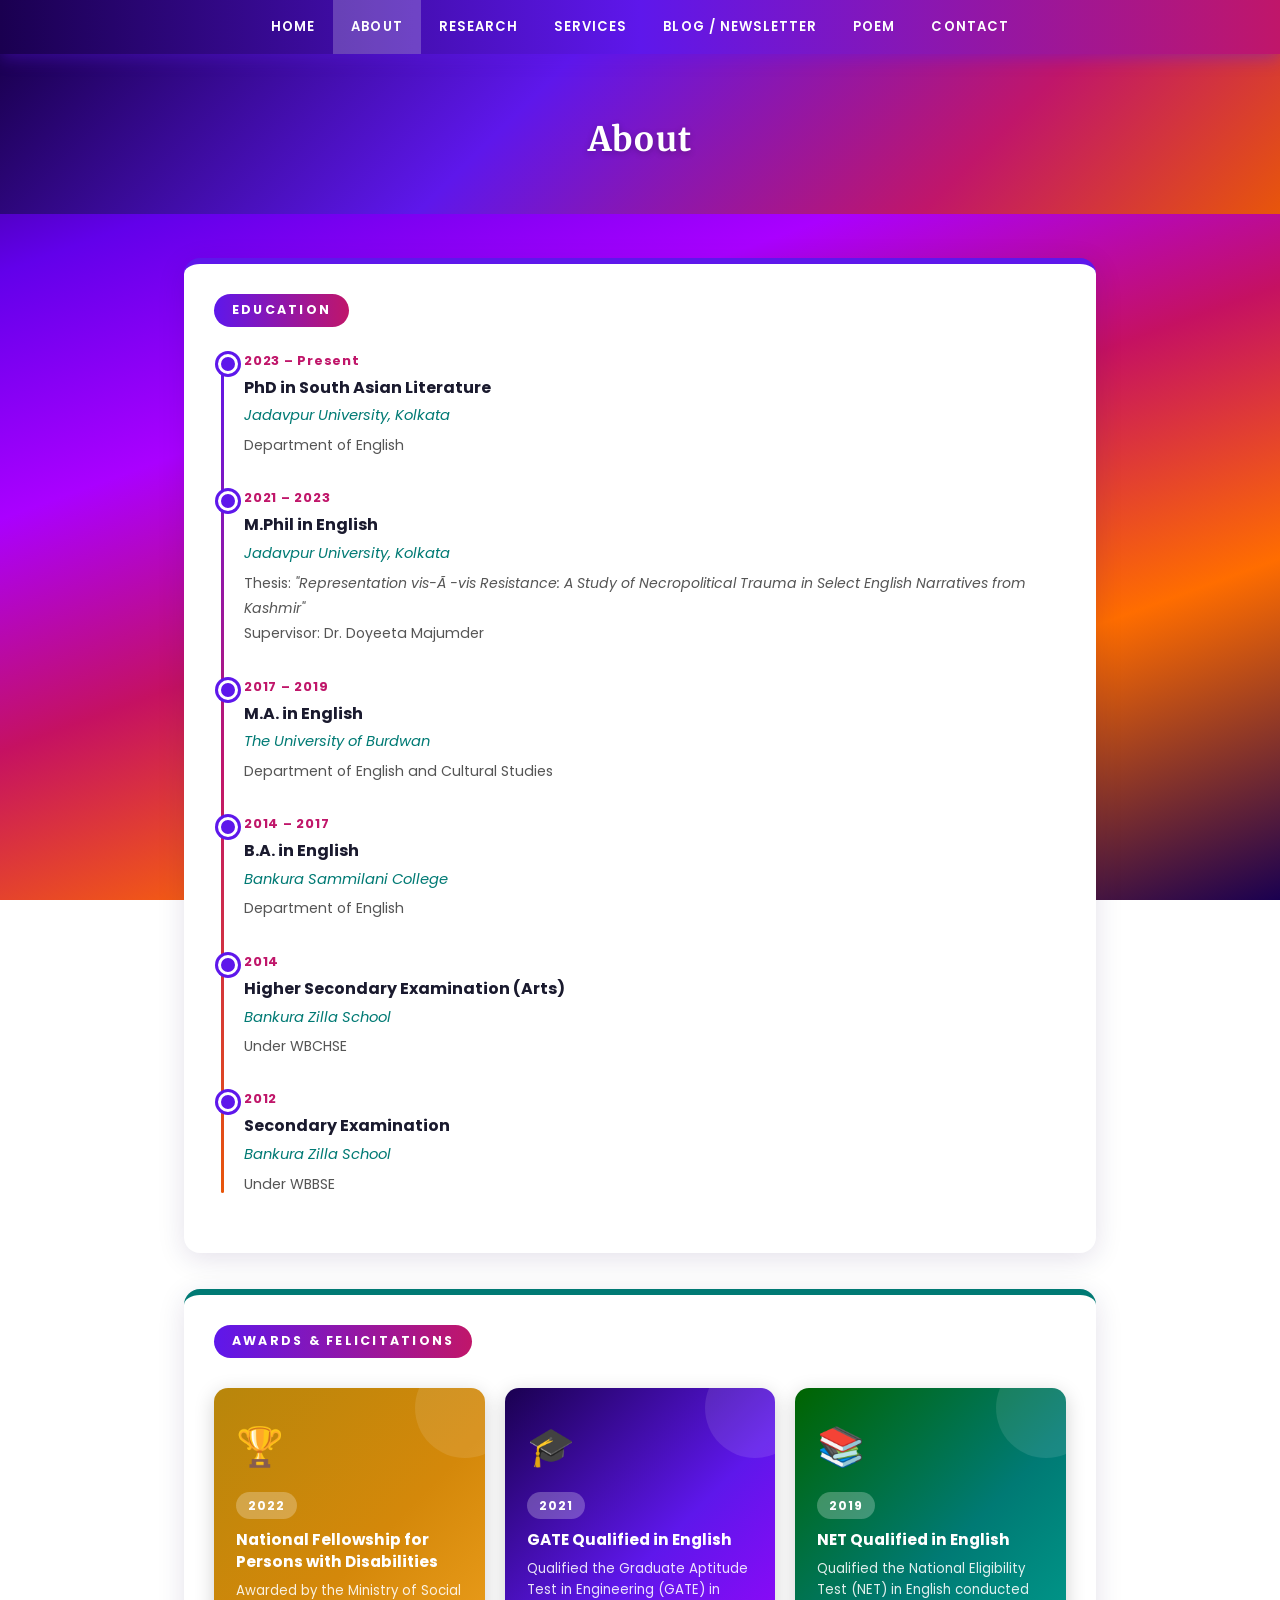
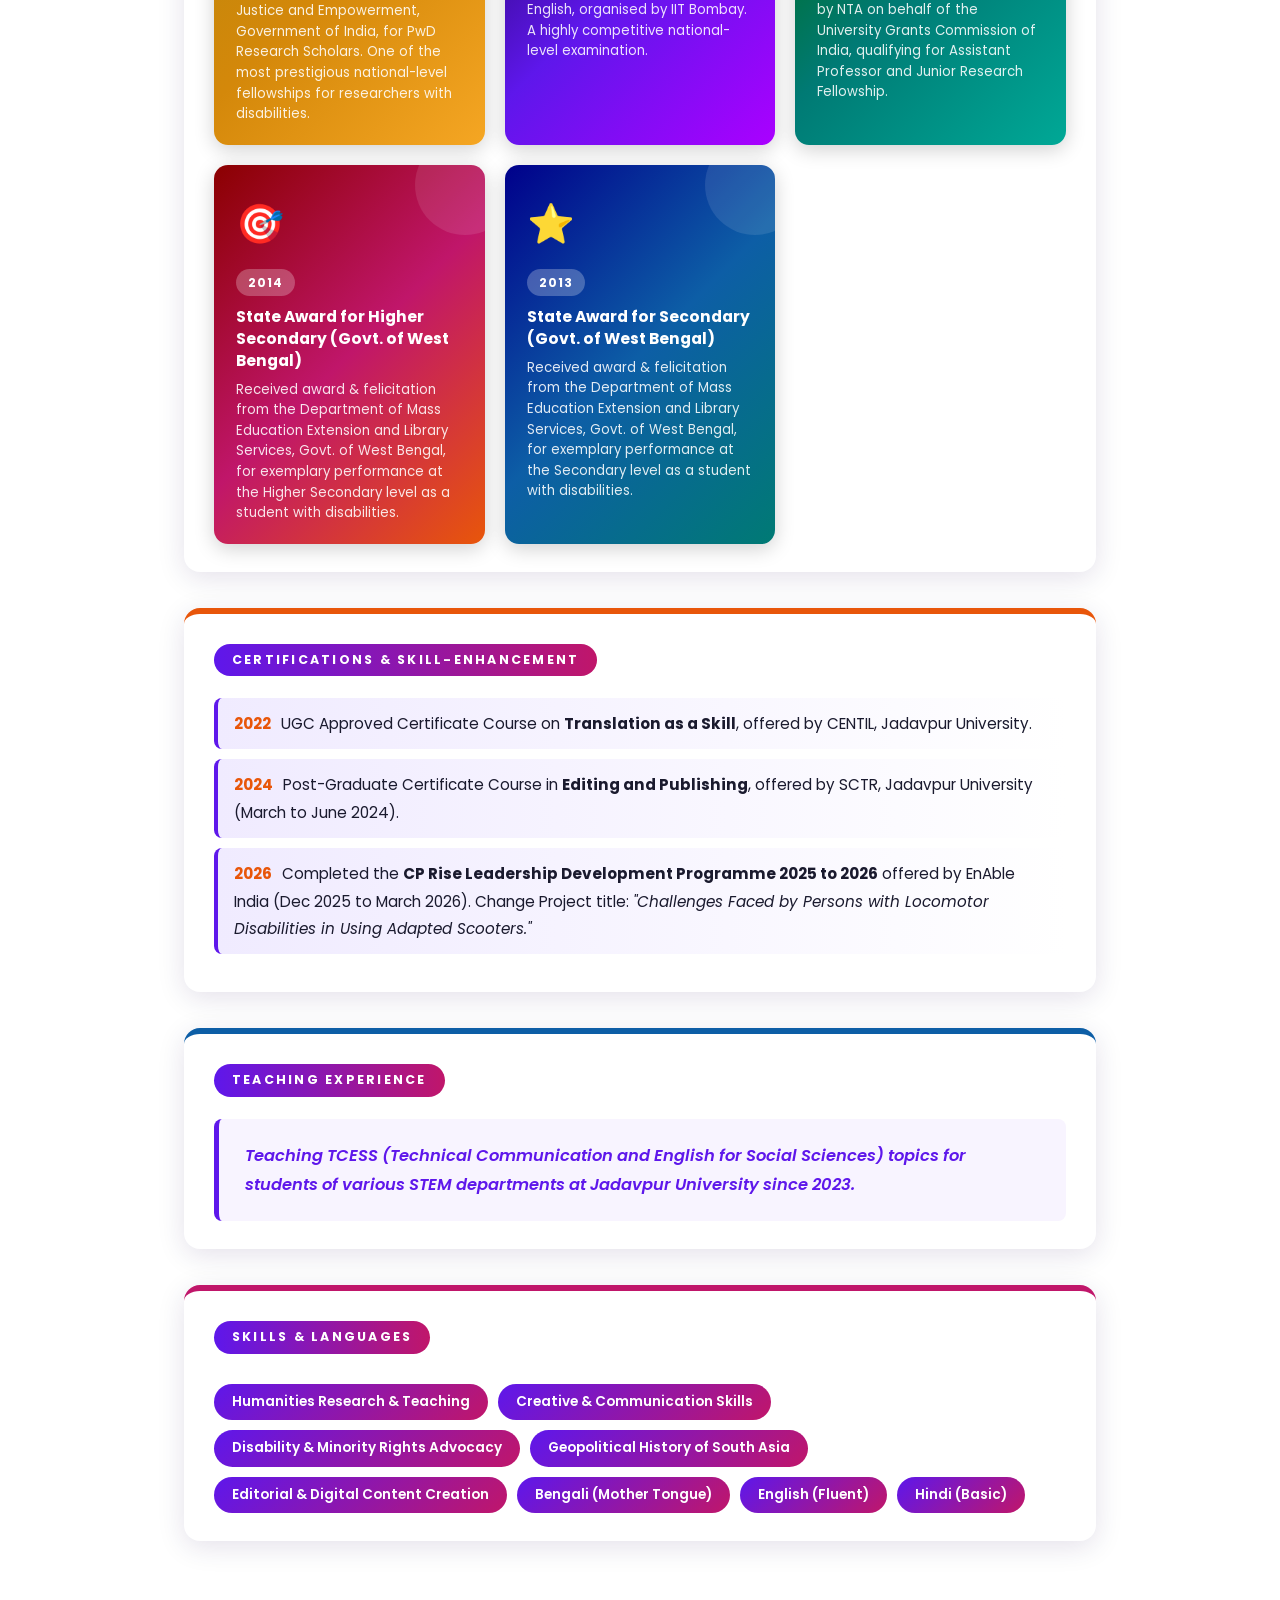
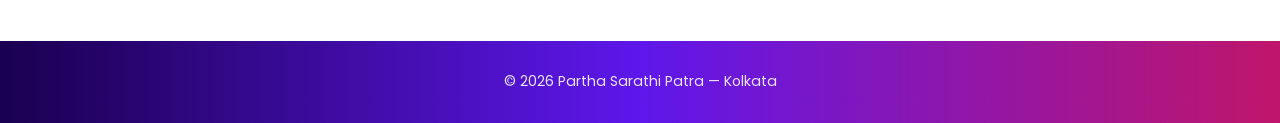
==== about.html @ c8bb8ec3 "Replace garbled dashes with contextually appropriate words across pages - GATE/NET Qualified — Engli" ====
﻿<!DOCTYPE html>
<html lang="en">
<head>
  <meta charset="UTF-8" />
  <meta name="viewport" content="width=device-width, initial-scale=1.0" />
  <title>About | Partha Sarathi Patra</title>
  <link rel="stylesheet" href="style.css" />
</head>
<body>

  <nav>
    <ul>
      <li><a href="index.html">Home</a></li>
      <li><a href="about.html" class="active">About</a></li>
      <li><a href="research.html">Research</a></li>
      <li><a href="services.html">Services</a></li>
      <li><a href="blogs.html">Blog / Newsletter</a></li>
      <li><a href="poems.html">Poem</a></li>
      <li><a href="contact.html">Contact</a></li>
    </ul>
  </nav>

  <div class="page-header">
    <h1>About</h1>
  </div>

  <main>

    <!-- EDUCATION -->
    <section class="section">
      <h2 class="section-title">Education</h2>
      <div class="timeline">

        <div class="timeline-item">
          <div class="year">2023 &ndash; Present</div>
          <div class="degree">PhD in South Asian Literature</div>
          <div class="institution">Jadavpur University, Kolkata</div>
          <div class="detail">Department of English</div>
        </div>

        <div class="timeline-item">
          <div class="year">2021 &ndash; 2023</div>
          <div class="degree">M.Phil in English</div>
          <div class="institution">Jadavpur University, Kolkata</div>
          <div class="detail">
            Thesis: <em>"Representation vis-Ã -vis Resistance: A Study of Necropolitical Trauma
            in Select English Narratives from Kashmir"</em><br/>
            Supervisor: Dr. Doyeeta Majumder
          </div>
        </div>

        <div class="timeline-item">
          <div class="year">2017 &ndash; 2019</div>
          <div class="degree">M.A. in English</div>
          <div class="institution">The University of Burdwan</div>
          <div class="detail">Department of English and Cultural Studies</div>
        </div>

        <div class="timeline-item">
          <div class="year">2014 &ndash; 2017</div>
          <div class="degree">B.A. in English</div>
          <div class="institution">Bankura Sammilani College</div>
          <div class="detail">Department of English</div>
        </div>

        <div class="timeline-item">
          <div class="year">2014</div>
          <div class="degree">Higher Secondary Examination (Arts)</div>
          <div class="institution">Bankura Zilla School</div>
          <div class="detail">Under WBCHSE</div>
        </div>

        <div class="timeline-item">
          <div class="year">2012</div>
          <div class="degree">Secondary Examination</div>
          <div class="institution">Bankura Zilla School</div>
          <div class="detail">Under WBBSE</div>
        </div>

      </div>
    </section>

    <!-- AWARDS & FELICITATION -->
    <section class="section">
      <h2 class="section-title">Awards &amp; Felicitations</h2>
      <div class="awards-felicitation-grid">

        <div class="award-card">
          <span class="award-icon">&#127942;</span>
          <span class="award-year-badge">2022</span>
          <div class="award-title">National Fellowship for Persons with Disabilities</div>
          <div class="award-body">
            Awarded by the Ministry of Social Justice and Empowerment, Government of India,
            for PwD Research Scholars. One of the most prestigious national-level fellowships
            for researchers with disabilities.
          </div>
        </div>

        <div class="award-card">
          <span class="award-icon">&#127891;</span>
          <span class="award-year-badge">2021</span>
          <div class="award-title">GATE Qualified in English</div>
          <div class="award-body">
            Qualified the Graduate Aptitude Test in Engineering (GATE) in English,
            organised by IIT Bombay. A highly competitive national-level examination.
          </div>
        </div>

        <div class="award-card">
          <span class="award-icon">&#128218;</span>
          <span class="award-year-badge">2019</span>
          <div class="award-title">NET Qualified in English</div>
          <div class="award-body">
            Qualified the National Eligibility Test (NET) in English conducted by NTA
            on behalf of the University Grants Commission of India, qualifying for
            Assistant Professor and Junior Research Fellowship.
          </div>
        </div>

        <div class="award-card">
          <span class="award-icon">&#127919;</span>
          <span class="award-year-badge">2014</span>
          <div class="award-title">State Award for Higher Secondary (Govt. of West Bengal)</div>
          <div class="award-body">
            Received award &amp; felicitation from the Department of Mass Education
            Extension and Library Services, Govt. of West Bengal, for exemplary
            performance at the Higher Secondary level as a student with disabilities.
          </div>
        </div>

        <div class="award-card">
          <span class="award-icon">&#11088;</span>
          <span class="award-year-badge">2013</span>
          <div class="award-title">State Award for Secondary (Govt. of West Bengal)</div>
          <div class="award-body">
            Received award &amp; felicitation from the Department of Mass Education
            Extension and Library Services, Govt. of West Bengal, for exemplary
            performance at the Secondary level as a student with disabilities.
          </div>
        </div>

      </div>
    </section>

    <!-- CERTIFICATIONS -->
    <section class="section">
      <h2 class="section-title">Certifications &amp; Skill-Enhancement</h2>
      <ul class="awards-list">
        <li>
          <span class="award-year">2022</span>
          UGC Approved Certificate Course on <strong>Translation as a Skill</strong>,
          offered by CENTIL, Jadavpur University.
        </li>
        <li>
          <span class="award-year">2024</span>
          Post-Graduate Certificate Course in <strong>Editing and Publishing</strong>,
          offered by SCTR, Jadavpur University (March to June 2024).
        </li>
        <li>
          <span class="award-year">2026</span>
          Completed the <strong>CP Rise Leadership Development Programme 2025 to 2026</strong>
          offered by EnAble India (Dec 2025 to March 2026).
          Change Project title: <em>"Challenges Faced by Persons with Locomotor Disabilities
          in Using Adapted Scooters."</em>
        </li>
      </ul>
    </section>

    <!-- TEACHING -->
    <section class="section">
      <h2 class="section-title">Teaching Experience</h2>
      <div class="about-box">
        <p>
          Teaching TCESS (Technical Communication and English for Social Sciences) topics
          for students of various STEM departments at Jadavpur University since 2023.
        </p>
      </div>
    </section>

    <!-- SKILLS -->
    <section class="section">
      <h2 class="section-title">Skills &amp; Languages</h2>
      <div class="skills-grid">
        <span class="skill-tag">Humanities Research &amp; Teaching</span>
        <span class="skill-tag">Creative &amp; Communication Skills</span>
        <span class="skill-tag">Disability &amp; Minority Rights Advocacy</span>
        <span class="skill-tag">Geopolitical History of South Asia</span>
        <span class="skill-tag">Editorial &amp; Digital Content Creation</span>
        <span class="skill-tag">Bengali (Mother Tongue)</span>
        <span class="skill-tag">English (Fluent)</span>
        <span class="skill-tag">Hindi (Basic)</span>
      </div>
    </section>

  </main>

  <footer>
    <p>&copy; 2026 Partha Sarathi Patra &mdash; Kolkata</p>
  </footer>

</body>
</html>
---- style.css ----
/* ===== GOOGLE FONTS ===== */
@import url('https://fonts.googleapis.com/css2?family=Poppins:wght@300;400;600;700&family=Merriweather:ital,wght@0,400;0,700;1,400&display=swap');

/* ===== COLOUR PALETTE ===== */
:root {
  --purple:  #5e17eb;
  --magenta: #c0166a;
  --orange:  #e8560a;
  --teal:    #007a74;
  --blue:    #0d5ea6;
  --gold:    #d4880a;
  --dark:    #1a1a2e;
  --light:   #f8f4ff;
}

/* ===== RESET ===== */
* { margin: 0; padding: 0; box-sizing: border-box; }

/* ===== BODY ===== */
body {
  font-family: 'Poppins', 'Georgia', sans-serif;
  color: #1a1a2e;
  background: linear-gradient(160deg,
    #1a0050 0%,
    #6200ea 20%,
    #aa00ff 38%,
    #c51162 55%,
    #ff6d00 75%,
    #1a0050 100%);
  background-attachment: fixed;
  line-height: 1.8;
}

a { color: var(--purple); text-decoration: none; }
a:hover { text-decoration: underline; }

/* ===== NAVIGATION ===== */
nav {
  background: linear-gradient(90deg, #1a0050 0%, #5e17eb 50%, #c0166a 100%);
  position: sticky;
  top: 0;
  z-index: 200;
  box-shadow: 0 4px 16px rgba(94,23,235,0.4);
}

nav ul {
  list-style: none;
  display: flex;
  justify-content: center;
  flex-wrap: wrap;
}

nav ul li a {
  display: block;
  color: #fff;
  padding: 15px 18px;
  font-size: 0.82rem;
  font-weight: 600;
  letter-spacing: 0.08em;
  text-transform: uppercase;
  text-decoration: none;
  transition: background 0.25s;
}

nav ul li a:hover,
nav ul li a.active {
  background: rgba(255,255,255,0.22);
  text-decoration: none;
}

/* ===== HERO (text only) ===== */
.hero {
  display: flex;
  align-items: center;
  justify-content: center;
  flex-direction: column;
  text-align: center;
  padding: 70px 20px 55px;
  background: linear-gradient(135deg, #1a0050 0%, #5e17eb 35%, #c0166a 65%, #e8560a 100%);
  color: #fff;
  position: relative;
  overflow: hidden;
}

.hero::after {
  content: '';
  position: absolute;
  inset: 0;
  background: url("data:image/svg+xml,%3Csvg width='60' height='60' viewBox='0 0 60 60' xmlns='http://www.w3.org/2000/svg'%3E%3Cg fill='none' fill-rule='evenodd'%3E%3Cg fill='%23ffffff' fill-opacity='0.04'%3E%3Cpath d='M36 34v-4h-2v4h-4v2h4v4h2v-4h4v-2h-4zm0-30V0h-2v4h-4v2h4v4h2V6h4V4h-4zM6 34v-4H4v4H0v2h4v4h2v-4h4v-2H6zM6 4V0H4v4H0v2h4v4h2V6h4V4H6z'/%3E%3C/g%3E%3C/g%3E%3C/svg%3E");
  pointer-events: none;
}

.hero h1 {
  font-family: 'Merriweather', serif;
  font-size: 2.8rem;
  font-weight: 700;
  letter-spacing: 0.03em;
  margin-bottom: 12px;
  position: relative;
  z-index: 1;
  text-shadow: 0 2px 8px rgba(0,0,0,0.3);
}

.hero .tagline {
  font-size: 1.1rem;
  opacity: 0.95;
  margin-bottom: 6px;
  position: relative;
  z-index: 1;
}

.hero .institution {
  font-size: 1rem;
  opacity: 0.85;
  font-style: italic;
  position: relative;
  z-index: 1;
}

/* ===== RITAM DUTTA-STYLE CENTERED CAROUSEL ===== */
.rslider-section {
  background: #f5f0ff;
  padding: 52px 0 40px;
}

.rslider-wrap {
  display: flex;
  align-items: center;
  justify-content: center;
  gap: 0;
  max-width: 900px;
  margin: 0 auto;
  padding: 0 16px;
  position: relative;
}

/* The image stage */
.rslider-stage {
  flex: 1;
  max-width: 580px;
  position: relative;
  overflow: hidden;
  border-radius: 4px;
  box-shadow: 0 8px 40px rgba(30,0,80,0.18);
  background: #1a1a2e;
  min-height: 200px;
}

.rslide {
  display: none;
  position: relative;
}

.rslide.active {
  display: block;
  animation: rsFadeIn 0.5s ease;
}

@keyframes rsFadeIn {
  from { opacity: 0; }
  to   { opacity: 1; }
}

.rslide img {
  width: 100%;
  height: 420px;
  object-fit: cover;
  object-position: center top;
  display: block;
}

/* Caption strip — semi-transparent dark bar at bottom */
.rslide-caption {
  position: absolute;
  bottom: 0; left: 0; right: 0;
  background: rgba(50, 50, 60, 0.78);
  color: #fff;
  font-size: 0.93rem;
  padding: 12px 20px;
  font-style: italic;
  letter-spacing: 0.01em;
}

/* Arrows — large chevrons outside the image */
.rslider-arrow {
  background: none;
  border: none;
  color: #5e17eb;
  font-size: 3.5rem;
  line-height: 1;
  cursor: pointer;
  padding: 0 18px;
  flex-shrink: 0;
  transition: color 0.2s, transform 0.15s;
  font-weight: 300;
  user-select: none;
}

.rslider-arrow:hover {
  color: #c0166a;
  transform: scale(1.15);
}

/* Dots */
.rslider-dots {
  display: flex;
  justify-content: center;
  gap: 10px;
  margin-top: 18px;
}

.rsdot {
  width: 11px;
  height: 11px;
  border-radius: 50%;
  border: 2px solid #5e17eb;
  background: transparent;
  cursor: pointer;
  padding: 0;
  transition: background 0.22s, transform 0.22s;
}

.rsdot.active {
  background: #5e17eb;
  transform: scale(1.35);
}

.rsdot:hover:not(.active) {
  background: rgba(94,23,235,0.3);
}

@media (max-width: 600px) {
  .rslide img { height: 240px; }
  .rslider-arrow { font-size: 2.4rem; padding: 0 8px; }
  .hero h1 { font-size: 1.9rem; }
}

/* ===== PAGE HEADER (inner pages) ===== */
.page-header {
  background: linear-gradient(135deg, #1a0050 0%, #5e17eb 40%, #c0166a 75%, #e8560a 100%);
  color: #fff;
  text-align: center;
  padding: 55px 20px 45px;
}

.page-header h1 {
  font-family: 'Merriweather', serif;
  font-size: 2.1rem;
  font-weight: 700;
  letter-spacing: 0.04em;
  text-shadow: 0 2px 6px rgba(0,0,0,0.25);
}

/* ===== MAIN CONTENT ===== */
main {
  max-width: 960px;
  margin: 0 auto;
  padding: 44px 24px 64px;
}

/* ===== SECTIONS — each gets its own bold colour stripe ===== */
.section {
  margin-bottom: 36px;
  background: #fff;
  border-radius: 16px;
  overflow: hidden;
  padding: 30px 30px 28px;
  box-shadow: 0 6px 28px rgba(30,0,80,0.12);
}

/* Give the top bar of each section a distinct bold colour */
.section:nth-child(1)  { border-top: 6px solid var(--purple); }
.section:nth-child(2)  { border-top: 6px solid var(--teal);   }
.section:nth-child(3)  { border-top: 6px solid var(--orange); }
.section:nth-child(4)  { border-top: 6px solid var(--blue);   }
.section:nth-child(5)  { border-top: 6px solid var(--magenta);}
.section:nth-child(6)  { border-top: 6px solid var(--gold);   }
.section:nth-child(7)  { border-top: 6px solid var(--teal);   }
.section:nth-child(8)  { border-top: 6px solid var(--purple); }

/* Section title strip */
.section-title {
  font-size: 0.78rem;
  font-weight: 700;
  letter-spacing: 0.18em;
  text-transform: uppercase;
  color: #fff;
  background: linear-gradient(90deg, var(--purple), var(--magenta));
  display: inline-block;
  padding: 5px 18px;
  border-radius: 30px;
  margin-bottom: 22px;
}

/* ===== ABOUT BOX ===== */
.about-box {
  background: #f8f4ff;
  border-left: 5px solid var(--purple);
  padding: 22px 26px;
  border-radius: 8px;
  font-size: 1.02rem;
}

.about-box p { margin-bottom: 14px; }
.about-box p:last-child {
  margin-bottom: 0;
  font-style: italic;
  color: var(--purple);
  font-weight: 600;
}

/* ===== SKILLS TAGS ===== */
.skills-grid {
  display: flex;
  flex-wrap: wrap;
  gap: 10px;
  margin-top: 8px;
}

.skill-tag {
  background: linear-gradient(135deg, var(--purple), var(--magenta));
  color: #fff;
  padding: 6px 18px;
  border-radius: 30px;
  font-size: 0.85rem;
  font-weight: 600;
}

/* ===== TIMELINE ===== */
.timeline {
  position: relative;
  padding-left: 30px;
}

.timeline::before {
  content: '';
  position: absolute;
  left: 7px; top: 4px; bottom: 4px;
  width: 3px;
  background: linear-gradient(to bottom, var(--purple), var(--magenta), var(--orange));
  border-radius: 3px;
}

.timeline-item {
  position: relative;
  margin-bottom: 28px;
}

.timeline-item::before {
  content: '';
  position: absolute;
  left: -26px; top: 5px;
  width: 14px; height: 14px;
  background: var(--purple);
  border-radius: 50%;
  border: 3px solid #fff;
  box-shadow: 0 0 0 3px var(--purple);
}

.timeline-item .year {
  font-size: 0.8rem;
  font-weight: 700;
  color: var(--magenta);
  letter-spacing: 0.06em;
  margin-bottom: 2px;
}

.timeline-item .degree {
  font-size: 1rem;
  font-weight: 700;
  color: var(--dark);
}

.timeline-item .institution {
  font-size: 0.92rem;
  color: var(--teal);
  font-style: italic;
}

.timeline-item .detail {
  font-size: 0.88rem;
  color: #555;
  margin-top: 4px;
}

/* ===== AWARDS LIST ===== */
.awards-list { list-style: none; padding: 0; }

.awards-list li {
  padding: 12px 16px;
  background: linear-gradient(90deg, #f0ebff 0%, #fff 100%);
  border-radius: 8px;
  margin-bottom: 10px;
  border-left: 4px solid var(--purple);
  font-size: 0.95rem;
}

.awards-list li .award-year {
  font-weight: 700;
  color: var(--orange);
  margin-right: 6px;
}

/* ===== PUBLICATION CARDS ===== */
.publication-card {
  background: linear-gradient(135deg, #fff 60%, #f0f8ff 100%);
  padding: 20px 24px;
  border-radius: 10px;
  margin-bottom: 18px;
  border-left: 5px solid var(--teal);
  box-shadow: 0 2px 10px rgba(0,122,116,0.10);
}

.publication-card .pub-type {
  font-size: 0.75rem;
  font-weight: 700;
  text-transform: uppercase;
  letter-spacing: 0.12em;
  color: var(--teal);
  margin-bottom: 6px;
}

.publication-card .pub-title {
  font-size: 1rem;
  font-weight: 700;
  margin-bottom: 6px;
  color: var(--dark);
}

.publication-card .pub-detail {
  font-size: 0.9rem;
  color: #555;
  font-style: italic;
}

/* ===== CONFERENCE ITEMS ===== */
.conference-item {
  padding: 14px 0;
  border-bottom: 1px dashed #c8b8f0;
  font-size: 0.96rem;
}

.conference-item:last-child { border-bottom: none; }

.conference-item .conf-date {
  font-size: 0.82rem;
  font-weight: 700;
  color: var(--magenta);
  margin-bottom: 4px;
}

/* ===== SERVICES GRID ===== */
.services-grid {
  display: grid;
  grid-template-columns: repeat(auto-fit, minmax(255px, 1fr));
  gap: 20px;
}

.service-card {
  padding: 24px 22px;
  border-radius: 12px;
  box-shadow: 0 3px 14px rgba(30,0,80,0.10);
  transition: transform 0.22s, box-shadow 0.22s;
  color: #fff;
}

/* Each card gets its own vivid colour */
.service-card:nth-child(1) { background: linear-gradient(135deg, #5e17eb, #c0166a); }
.service-card:nth-child(2) { background: linear-gradient(135deg, #007a74, #0d5ea6); }
.service-card:nth-child(3) { background: linear-gradient(135deg, #e8560a, #d4880a); }
.service-card:nth-child(4) { background: linear-gradient(135deg, #c0166a, #e8560a); }
.service-card:nth-child(5) { background: linear-gradient(135deg, #0d5ea6, #007a74); }
.service-card:nth-child(6) { background: linear-gradient(135deg, #1a0050, #5e17eb); }
.service-card:nth-child(7) { background: linear-gradient(135deg, #d4880a, #e8560a); }
.service-card:nth-child(8) { background: linear-gradient(135deg, #5e17eb, #007a74); }
.service-card:nth-child(9) { background: linear-gradient(135deg, #c0166a, #1a0050); }

.service-card:hover {
  transform: translateY(-5px);
  box-shadow: 0 10px 28px rgba(30,0,80,0.22);
}

.service-card .service-icon {
  font-size: 2.2rem;
  margin-bottom: 12px;
}

.service-card h3 {
  font-size: 0.98rem;
  font-weight: 700;
  margin-bottom: 10px;
  color: #fff;
}

.service-card p {
  font-size: 0.87rem;
  color: rgba(255,255,255,0.88);
  line-height: 1.65;
}

/* ===== AWARDS & FELICITATION CARDS ===== */
.awards-felicitation-grid {
  display: grid;
  grid-template-columns: repeat(auto-fit, minmax(260px, 1fr));
  gap: 20px;
  margin-top: 8px;
}

.award-card {
  border-radius: 14px;
  padding: 24px 22px 20px;
  color: #fff;
  box-shadow: 0 5px 20px rgba(0,0,0,0.18);
  transition: transform 0.22s, box-shadow 0.22s;
  position: relative;
  overflow: hidden;
}

.award-card::before {
  content: '';
  position: absolute;
  top: -30px; right: -30px;
  width: 100px; height: 100px;
  background: rgba(255,255,255,0.10);
  border-radius: 50%;
}

.award-card:hover {
  transform: translateY(-5px);
  box-shadow: 0 12px 32px rgba(0,0,0,0.28);
}

.award-card:nth-child(1) { background: linear-gradient(135deg, #b8860b, #d4880a, #f5a623); }
.award-card:nth-child(2) { background: linear-gradient(135deg, #1a0050, #5e17eb, #aa00ff); }
.award-card:nth-child(3) { background: linear-gradient(135deg, #006400, #007a74, #00a896); }
.award-card:nth-child(4) { background: linear-gradient(135deg, #8b0000, #c0166a, #e8560a); }
.award-card:nth-child(5) { background: linear-gradient(135deg, #00008b, #0d5ea6, #007a74); }
.award-card:nth-child(6) { background: linear-gradient(135deg, #4b0082, #5e17eb, #c0166a); }
.award-card:nth-child(7) { background: linear-gradient(135deg, #8b4513, #d4880a, #f5a623); }

.award-card .award-icon {
  font-size: 2.4rem;
  margin-bottom: 10px;
  display: block;
}

.award-card .award-year-badge {
  display: inline-block;
  background: rgba(255,255,255,0.25);
  color: #fff;
  font-size: 0.75rem;
  font-weight: 700;
  padding: 3px 12px;
  border-radius: 20px;
  letter-spacing: 0.08em;
  margin-bottom: 10px;
}

.award-card .award-title {
  font-size: 0.97rem;
  font-weight: 700;
  margin-bottom: 8px;
  line-height: 1.4;
}

.award-card .award-body {
  font-size: 0.83rem;
  color: rgba(255,255,255,0.88);
  line-height: 1.55;
}

/* ===== POEMS ===== */
.poem-card {
  background: linear-gradient(135deg, #f8f4ff 60%, #fff0f8 100%);
  padding: 30px 32px;
  border-radius: 12px;
  margin-bottom: 28px;
  border-top: 5px solid var(--magenta);
  box-shadow: 0 3px 14px rgba(192,22,106,0.10);
}

.poem-card h3 {
  font-family: 'Merriweather', serif;
  font-size: 1.2rem;
  color: var(--magenta);
  margin-bottom: 18px;
  font-style: italic;
}

.poem-card pre {
  font-family: 'Merriweather', serif;
  font-size: 0.98rem;
  white-space: pre-wrap;
  line-height: 2;
  color: #2c2c2c;
}

/* ===== CONTACT GRID ===== */
/* ===== CONTACT TILES (2x2 uniform grid) ===== */
.contact-tiles {
  display: grid;
  grid-template-columns: 1fr 1fr;
  gap: 16px;
  margin-bottom: 16px;
}

.contact-tile {
  display: flex;
  flex-direction: column;
  align-items: center;
  justify-content: center;
  text-align: center;
  padding: 30px 20px;
  border-radius: 16px;
  min-height: 180px;
  text-decoration: none;
  color: #fff;
  box-shadow: 0 5px 18px rgba(0,0,0,0.18);
  transition: transform 0.22s, box-shadow 0.22s;
  gap: 10px;
  overflow: hidden;
}

.contact-tile:hover {
  transform: translateY(-5px);
  box-shadow: 0 10px 28px rgba(0,0,0,0.26);
  text-decoration: none;
  color: #fff;
}

.tile-whatsapp  { background: linear-gradient(135deg, #075e54, #25d366); }
.tile-email     { background: linear-gradient(135deg, #007a74, #0d5ea6); }
.tile-facebook  { background: linear-gradient(135deg, #145DB2, #1877F2); }
.tile-linkedin  { background: linear-gradient(135deg, #004182, #0a66c2); }

.tile-icon {
  font-size: 2.4rem;
  display: block;
  line-height: 1;
}

.tile-label {
  font-size: 0.68rem;
  font-weight: 700;
  text-transform: uppercase;
  letter-spacing: 0.1em;
  color: rgba(255,255,255,0.80);
}

/* Default tile value */
.tile-value {
  font-size: 0.9rem;
  font-weight: 600;
  color: #fff;
  line-height: 1.6;
  max-width: 100%;
  overflow-wrap: anywhere;
  word-break: break-word;
  text-align: center;
}

/* WhatsApp — slightly larger, phone number stays together */
.tile-whatsapp .tile-value {
  font-size: 1.05rem;
  letter-spacing: 0.03em;
  word-break: normal;
  overflow-wrap: normal;
}

/* Email — split cleanly at the <br/> we placed in HTML */
.tile-email .tile-value {
  font-size: 0.8rem;
  overflow-wrap: anywhere;
  word-break: break-all;
  line-height: 1.75;
}

/* Facebook */
.tile-facebook .tile-value { font-size: 0.88rem; }

/* LinkedIn */
.tile-linkedin .tile-value { font-size: 0.82rem; overflow-wrap: anywhere; }

/* ===== INSTITUTIONAL AFFILIATION BANNER ===== */
.affiliation-banner {
  display: flex;
  align-items: center;
  gap: 18px;
  background: linear-gradient(135deg, #1a0050, #5e17eb);
  color: #fff;
  border-radius: 14px;
  padding: 22px 26px;
  box-shadow: 0 4px 16px rgba(94,23,235,0.25);
}

.affiliation-banner .tile-icon {
  font-size: 2.4rem;
  flex-shrink: 0;
}

.affil-label {
  font-size: 0.72rem;
  font-weight: 700;
  text-transform: uppercase;
  letter-spacing: 0.12em;
  color: rgba(255,255,255,0.75);
  margin-bottom: 4px;
}

.affil-value {
  font-size: 0.95rem;
  font-weight: 500;
  color: #fff;
  line-height: 1.6;
}

/* ===== COMMON OBJECTIVE BANNER ===== */
.common-objective-section {
  padding: 0 !important;
  background: none !important;
  box-shadow: none !important;
}

.common-objective-banner {
  display: flex;
  align-items: flex-start;
  gap: 24px;
  background: linear-gradient(135deg, #1a0050 0%, #5e17eb 40%, #c0166a 80%, #e8560a 100%);
  border-radius: 16px;
  padding: 34px 32px;
  box-shadow: 0 6px 28px rgba(94,23,235,0.30);
  color: #fff;
  position: relative;
  overflow: hidden;
}

.common-objective-banner::before {
  content: '';
  position: absolute;
  top: -40px; right: -40px;
  width: 160px; height: 160px;
  background: rgba(255,255,255,0.07);
  border-radius: 50%;
}

.co-icon {
  font-size: 3rem;
  flex-shrink: 0;
  margin-top: 4px;
}

.co-label {
  font-size: 0.72rem;
  font-weight: 700;
  text-transform: uppercase;
  letter-spacing: 0.14em;
  color: rgba(255,255,255,0.70);
  margin-bottom: 6px;
}

.co-title {
  font-size: 1.25rem;
  font-weight: 700;
  color: #fff;
  margin-bottom: 12px;
}

.co-body {
  font-size: 0.93rem;
  color: rgba(255,255,255,0.88);
  line-height: 1.8;
}

@media (max-width: 600px) {
  .common-objective-banner {
    flex-direction: column;
    padding: 26px 20px;
    gap: 14px;
  }
}

/* ===== BLOG CARDS ===== */
.blog-card {
  background: #fff;
  padding: 26px 26px 20px;
  border-radius: 12px;
  margin-bottom: 22px;
  border-left: 5px solid var(--blue);
  box-shadow: 0 3px 14px rgba(13,94,166,0.10);
  transition: transform 0.22s, box-shadow 0.22s;
}

.blog-card:hover {
  transform: translateY(-4px);
  box-shadow: 0 8px 24px rgba(13,94,166,0.18);
}

.blog-meta {
  display: flex;
  align-items: center;
  gap: 12px;
  margin-bottom: 10px;
}

.blog-date {
  font-size: 0.8rem;
  color: #888;
  font-style: italic;
}

.blog-tag {
  font-size: 0.76rem;
  background: linear-gradient(90deg, var(--blue), var(--teal));
  color: #fff;
  padding: 3px 12px;
  border-radius: 20px;
  font-weight: 700;
}

.blog-title {
  font-size: 1.08rem;
  font-weight: 700;
  color: var(--dark);
  margin-bottom: 10px;
}

.blog-excerpt {
  font-size: 0.93rem;
  color: #555;
  line-height: 1.75;
  margin-bottom: 12px;
}

.blog-read-more {
  font-size: 0.88rem;
  color: var(--blue);
  font-weight: 700;
}

.blog-read-more:hover { text-decoration: underline; }

.blog-body {
  margin-top: 18px;
  border-top: 1px solid #ede0f8;
  padding-top: 16px;
}

.blog-body p {
  font-size: 0.95rem;
  line-height: 1.95;
  color: #333;
  margin-bottom: 14px;
  text-align: justify;
}

.blog-author {
  margin-top: 20px;
  padding-top: 14px;
  border-top: 2px solid #ede0f8;
  font-style: italic;
  font-weight: 600;
  color: var(--purple);
  font-size: 0.92rem;
  line-height: 1.7;
}

/* ===== NEWSLETTER BOX ===== */
.newsletter-box {
  background: linear-gradient(135deg, #1a0050 0%, #5e17eb 50%, #c0166a 100%);
  border-radius: 16px;
  padding: 40px 32px;
  text-align: center;
  color: #fff;
}

.newsletter-icon { font-size: 2.6rem; margin-bottom: 12px; }

.newsletter-box h3 {
  font-size: 1.3rem;
  color: #fff;
  margin-bottom: 12px;
}

.newsletter-box p {
  font-size: 0.96rem;
  color: rgba(255,255,255,0.85);
  max-width: 520px;
  margin: 0 auto 22px;
  line-height: 1.75;
}

.newsletter-form {
  display: flex;
  justify-content: center;
  gap: 10px;
  flex-wrap: wrap;
  margin-bottom: 16px;
}

.newsletter-input {
  padding: 11px 20px;
  border: 2px solid rgba(255,255,255,0.4);
  border-radius: 30px;
  font-size: 0.95rem;
  width: 280px;
  outline: none;
  background: rgba(255,255,255,0.15);
  color: #fff;
  font-family: 'Poppins', sans-serif;
}

.newsletter-input::placeholder { color: rgba(255,255,255,0.6); }
.newsletter-input:focus { border-color: #fff; }

.newsletter-btn {
  padding: 11px 28px;
  background: #fff;
  color: var(--purple);
  border-radius: 30px;
  font-size: 0.95rem;
  font-weight: 700;
  text-decoration: none;
  transition: background 0.2s, color 0.2s;
}

.newsletter-btn:hover {
  background: var(--orange);
  color: #fff;
  text-decoration: none;
}

.newsletter-note {
  font-size: 0.83rem !important;
  color: rgba(255,255,255,0.65) !important;
  font-style: italic;
}


/* ===== FOOTER ===== */
footer {
  text-align: center;
  padding: 28px;
  background: linear-gradient(90deg, #1a0050 0%, #5e17eb 50%, #c0166a 100%);
  color: rgba(255,255,255,0.88);
  font-size: 0.88rem;
}

/* ===== FIX: sections that use inline style margin need padding ===== */
.section-inner { padding: 28px 28px 26px; }

/* ===== RESPONSIVE ===== */
@media (max-width: 600px) {
  .hero h1 { font-size: 1.8rem; }
  nav ul li a { padding: 11px 12px; font-size: 0.75rem; }
  main { padding: 24px 14px 48px; }
  .poem-card { padding: 20px 16px; }
  .services-grid { grid-template-columns: 1fr; }
}
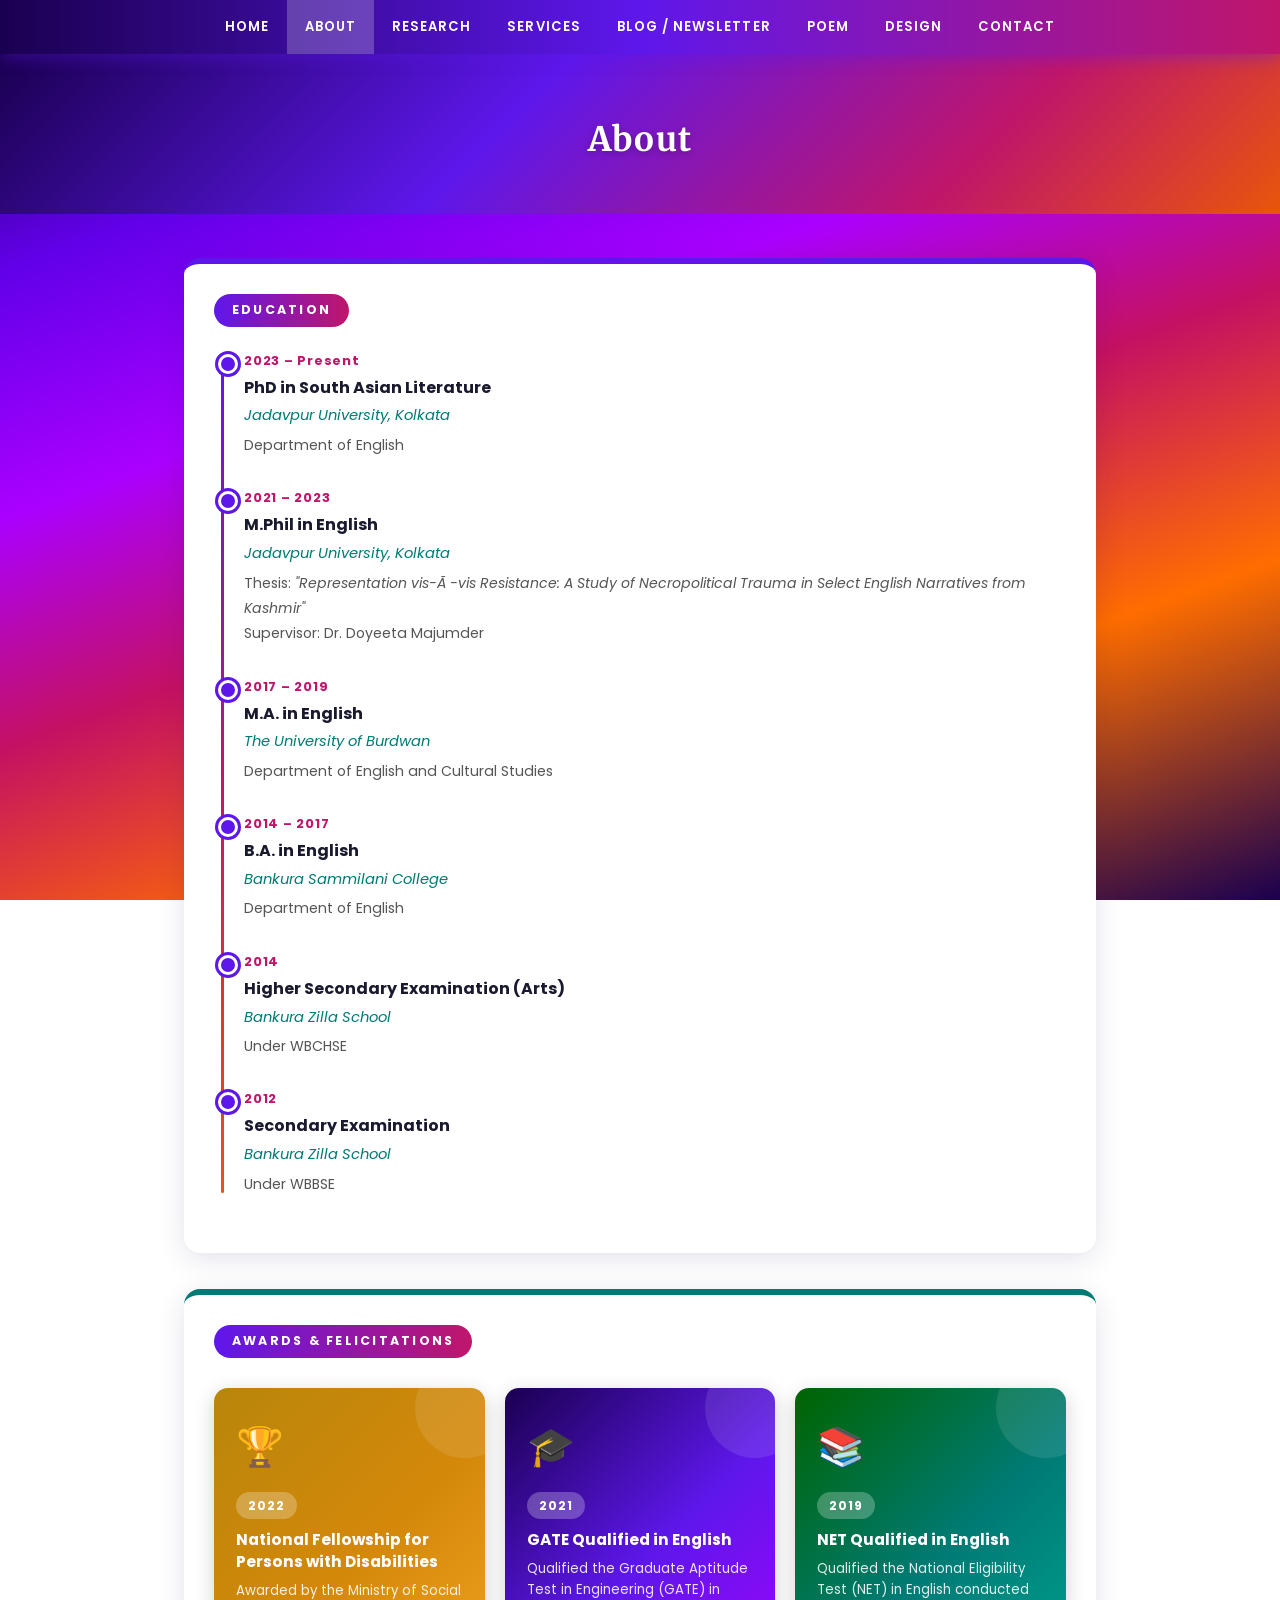
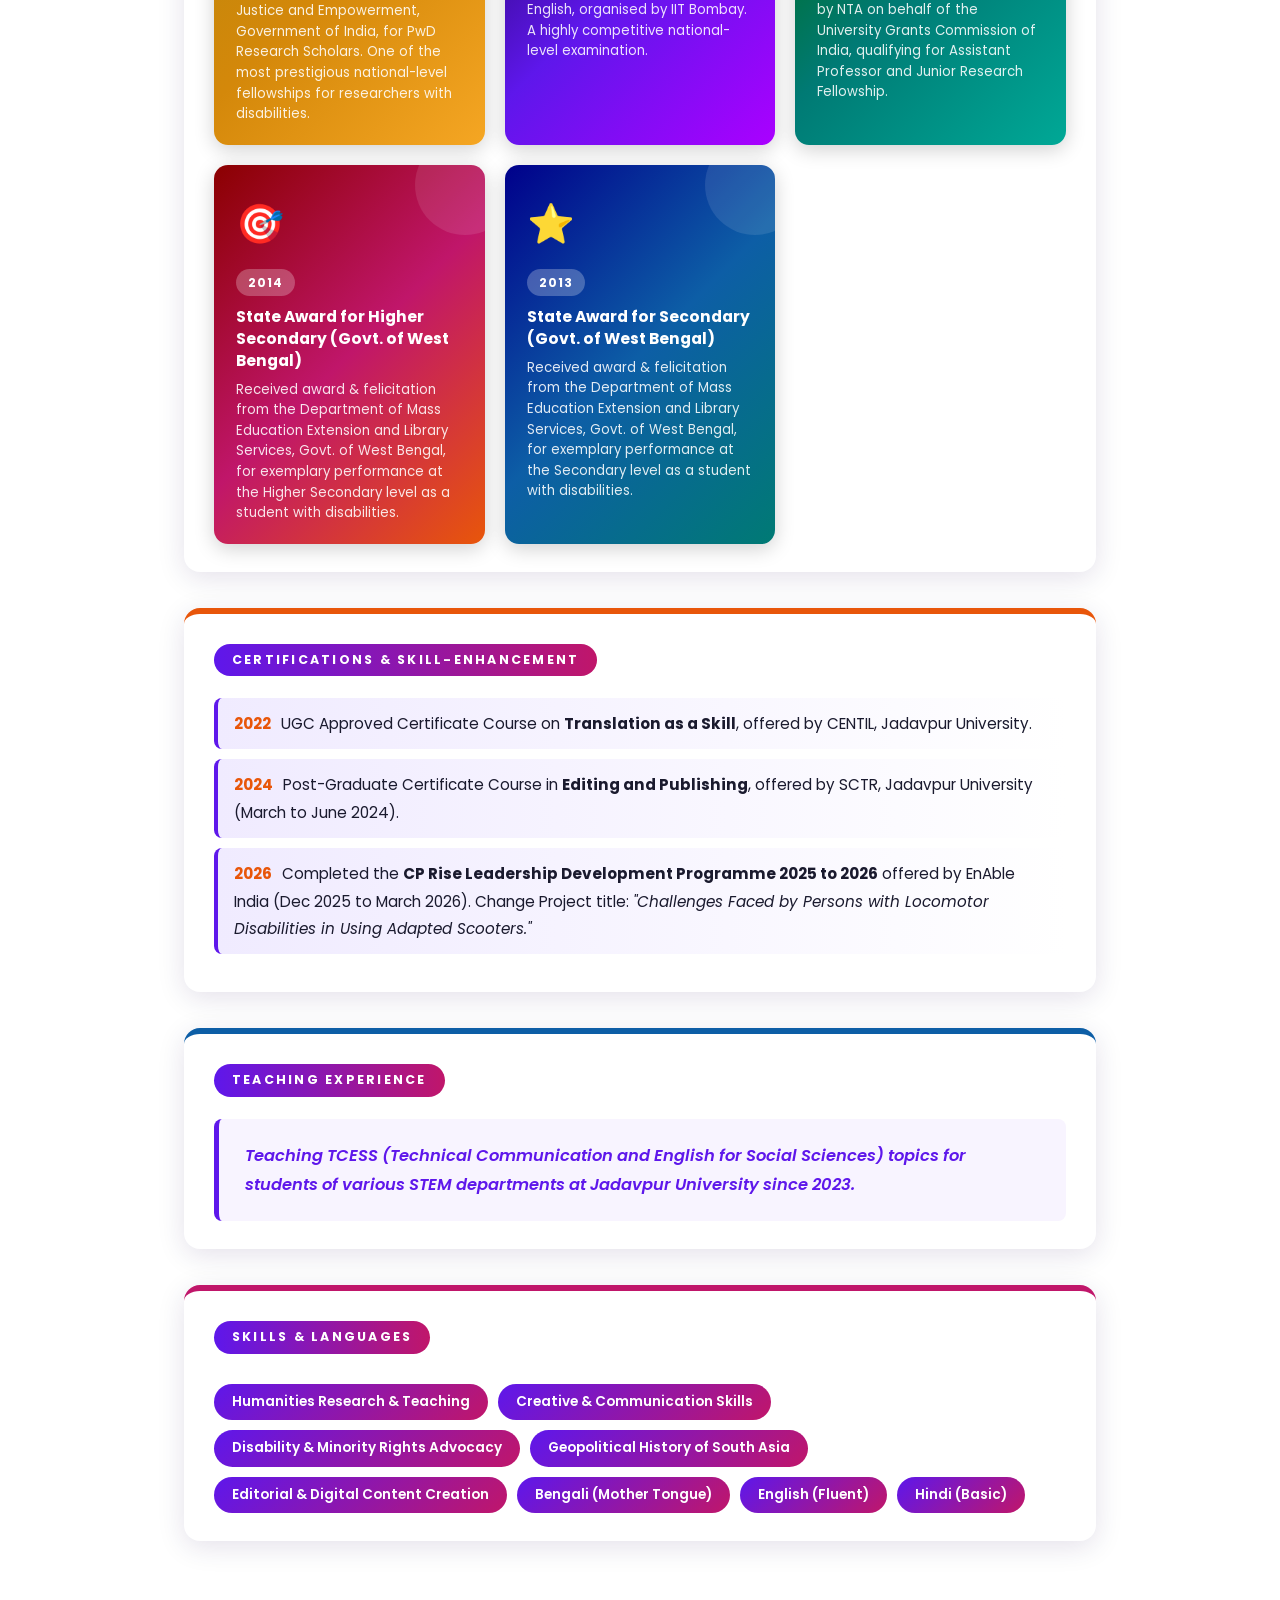
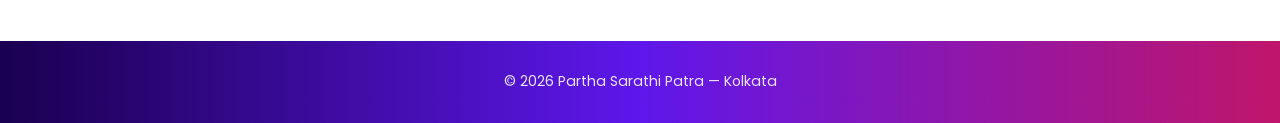
==== commit f1544cc9: "Add Design page with publishing PDF and update nav across site Embeds the "Why I want to work in pub" ====
--- a/about.html
+++ b/about.html
@@ -16,6 +16,7 @@
       <li><a href="services.html">Services</a></li>
       <li><a href="blogs.html">Blog / Newsletter</a></li>
       <li><a href="poems.html">Poem</a></li>
+      <li><a href="design.html">Design</a></li>
       <li><a href="contact.html">Contact</a></li>
     </ul>
   </nav>
--- a/style.css
+++ b/style.css
@@ -309,6 +309,39 @@
   font-weight: 600;
 }
 
+/* ===== PDF EMBED ===== */
+.pdf-embed-wrap {
+  border-radius: 8px;
+  overflow: hidden;
+  border: 1px solid rgba(94,23,235,0.18);
+  box-shadow: 0 4px 18px rgba(30,0,80,0.10);
+}
+
+.pdf-embed {
+  width: 100%;
+  height: 80vh;
+  min-height: 480px;
+  border: 0;
+  display: block;
+}
+
+.pdf-download-btn {
+  display: inline-block;
+  margin-top: 18px;
+  padding: 10px 24px;
+  border-radius: 30px;
+  background: linear-gradient(90deg, var(--purple), var(--magenta));
+  color: #fff;
+  font-weight: 600;
+  font-size: 0.9rem;
+  letter-spacing: 0.03em;
+}
+
+.pdf-download-btn:hover {
+  text-decoration: none;
+  opacity: 0.9;
+}
+
 /* ===== SKILLS TAGS ===== */
 .skills-grid {
   display: flex;
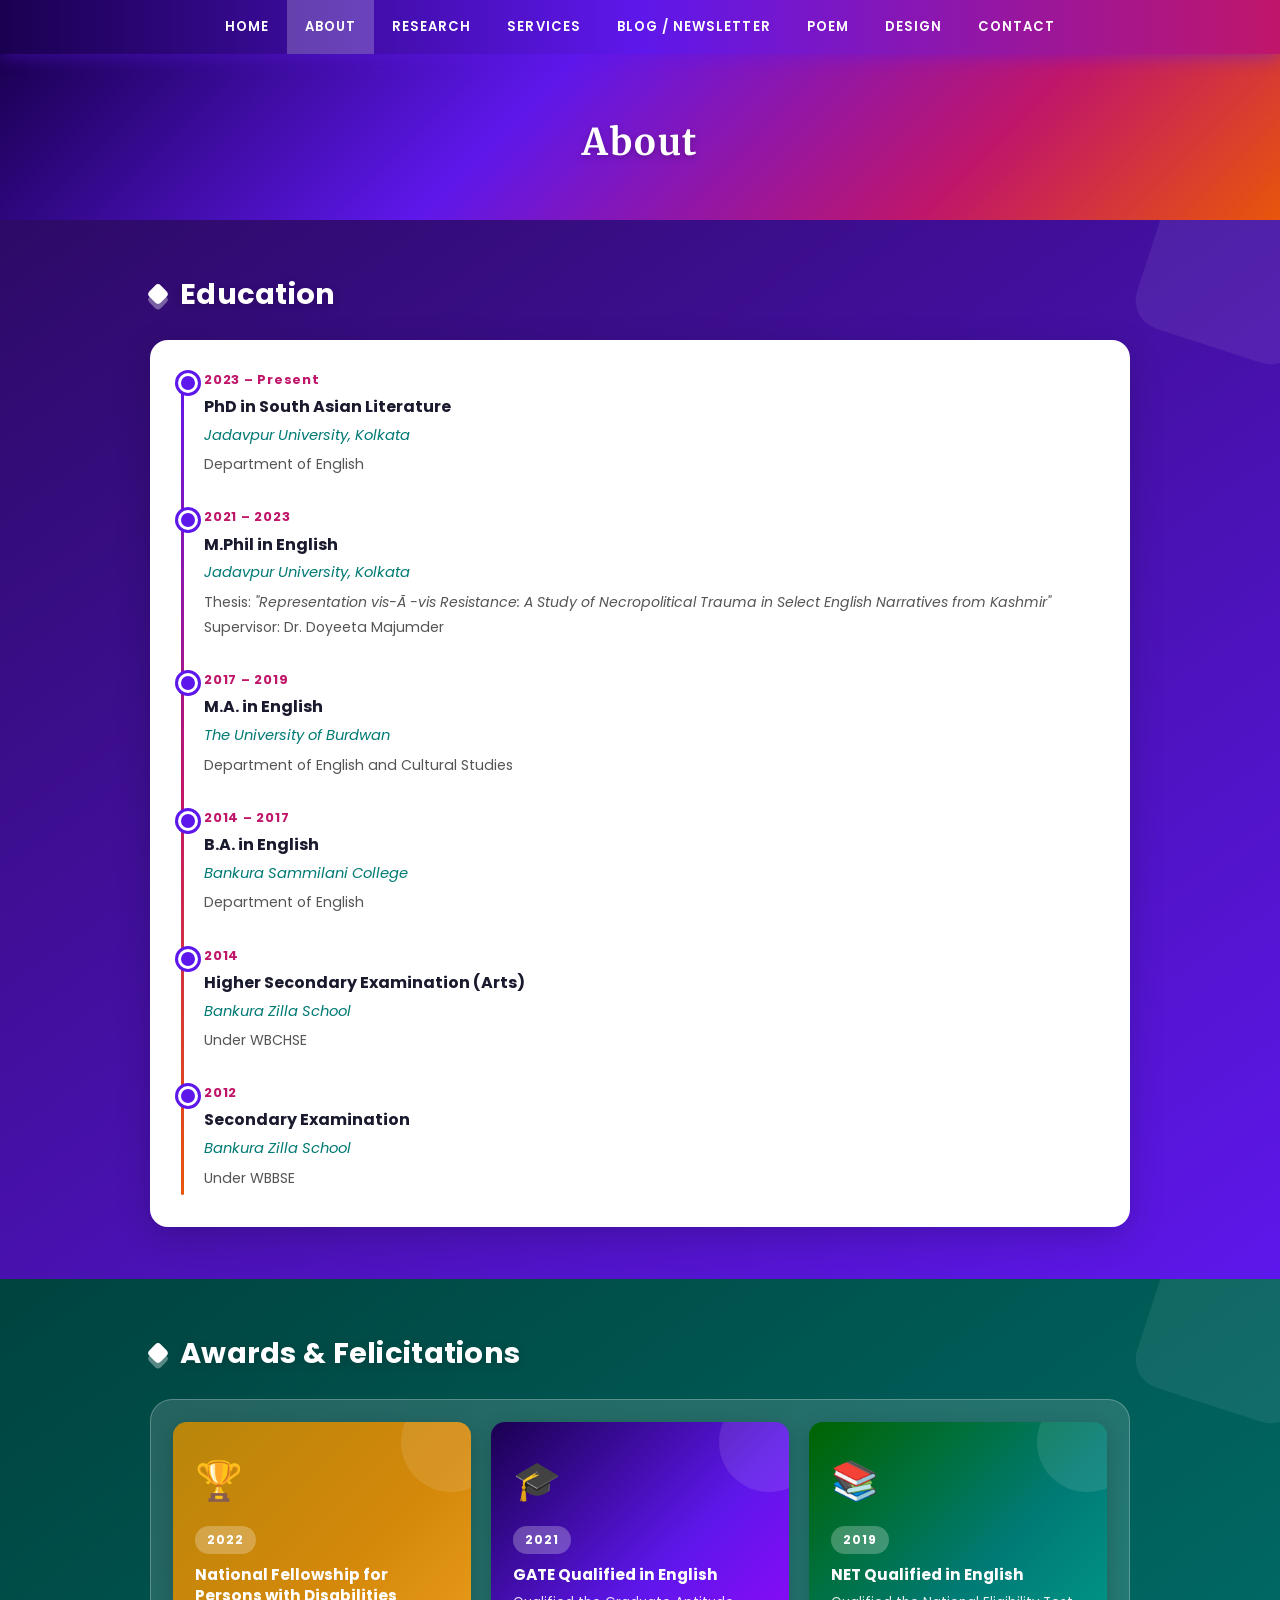
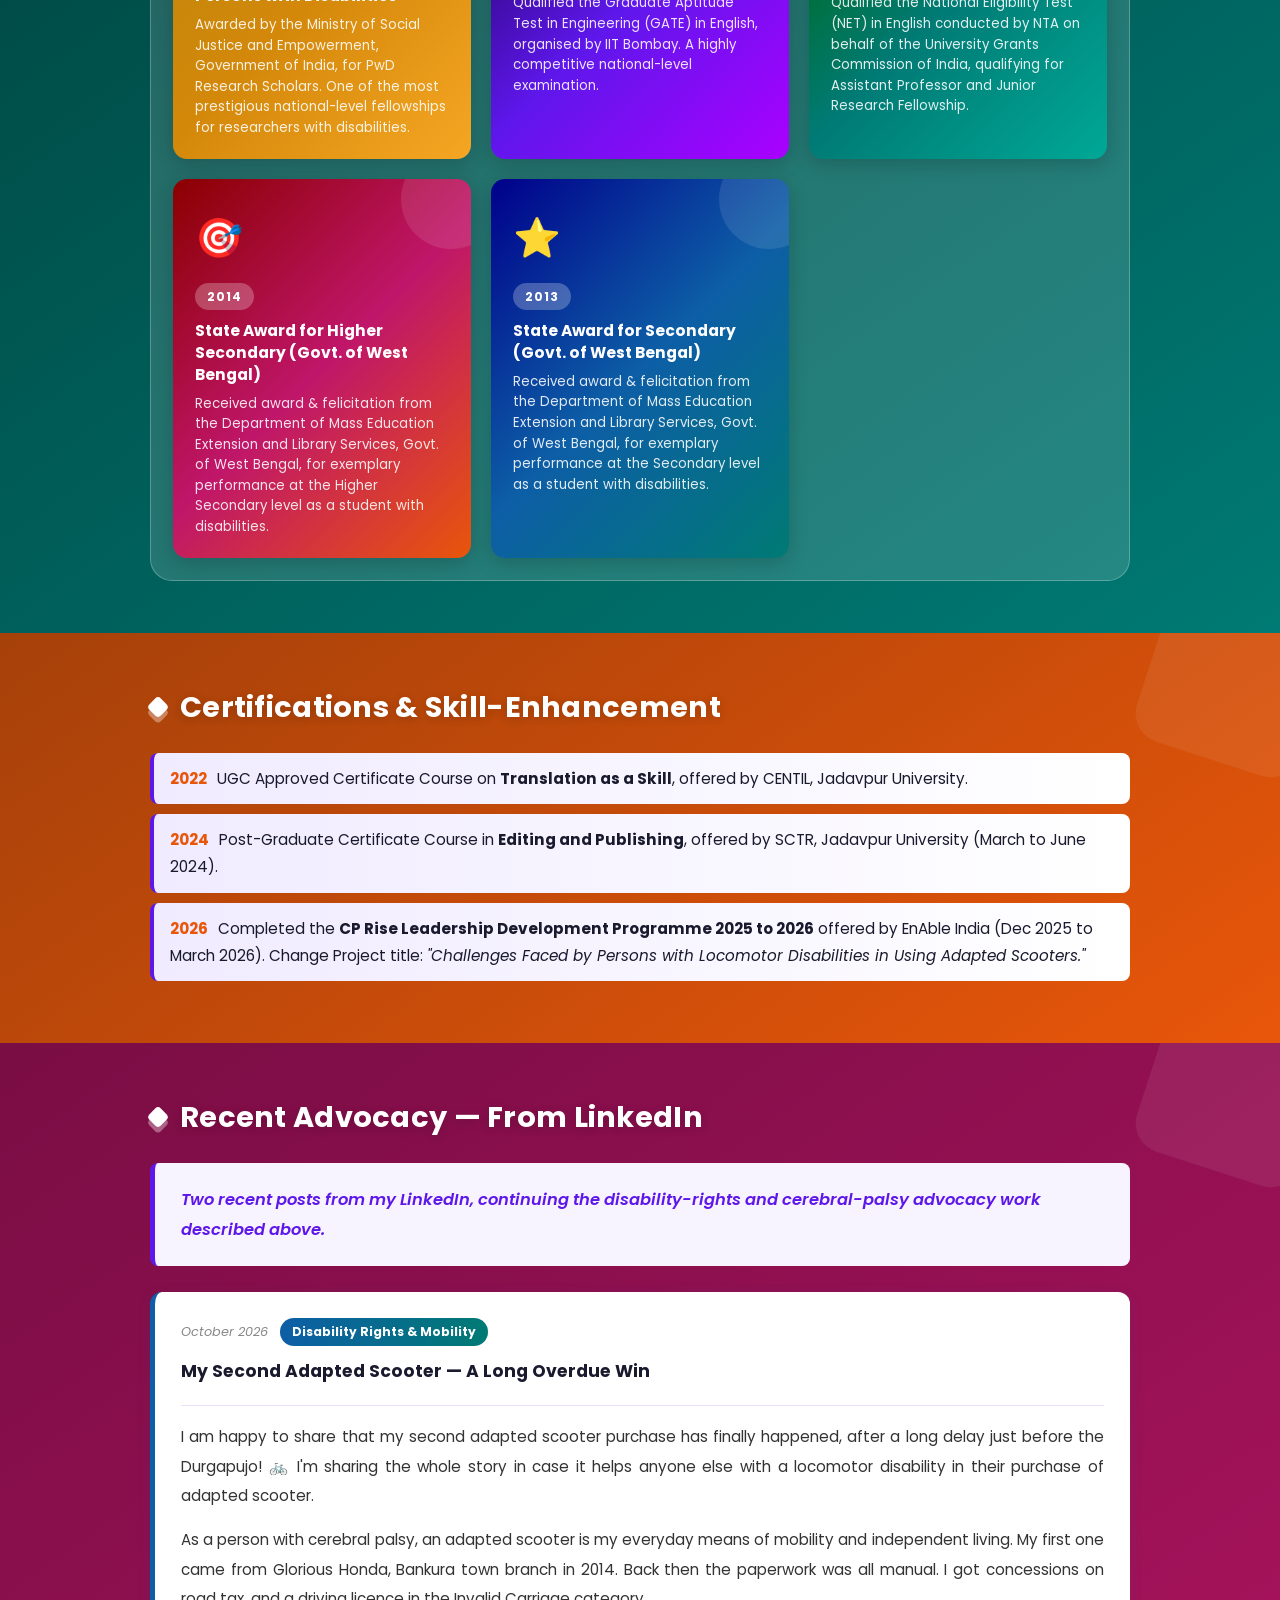
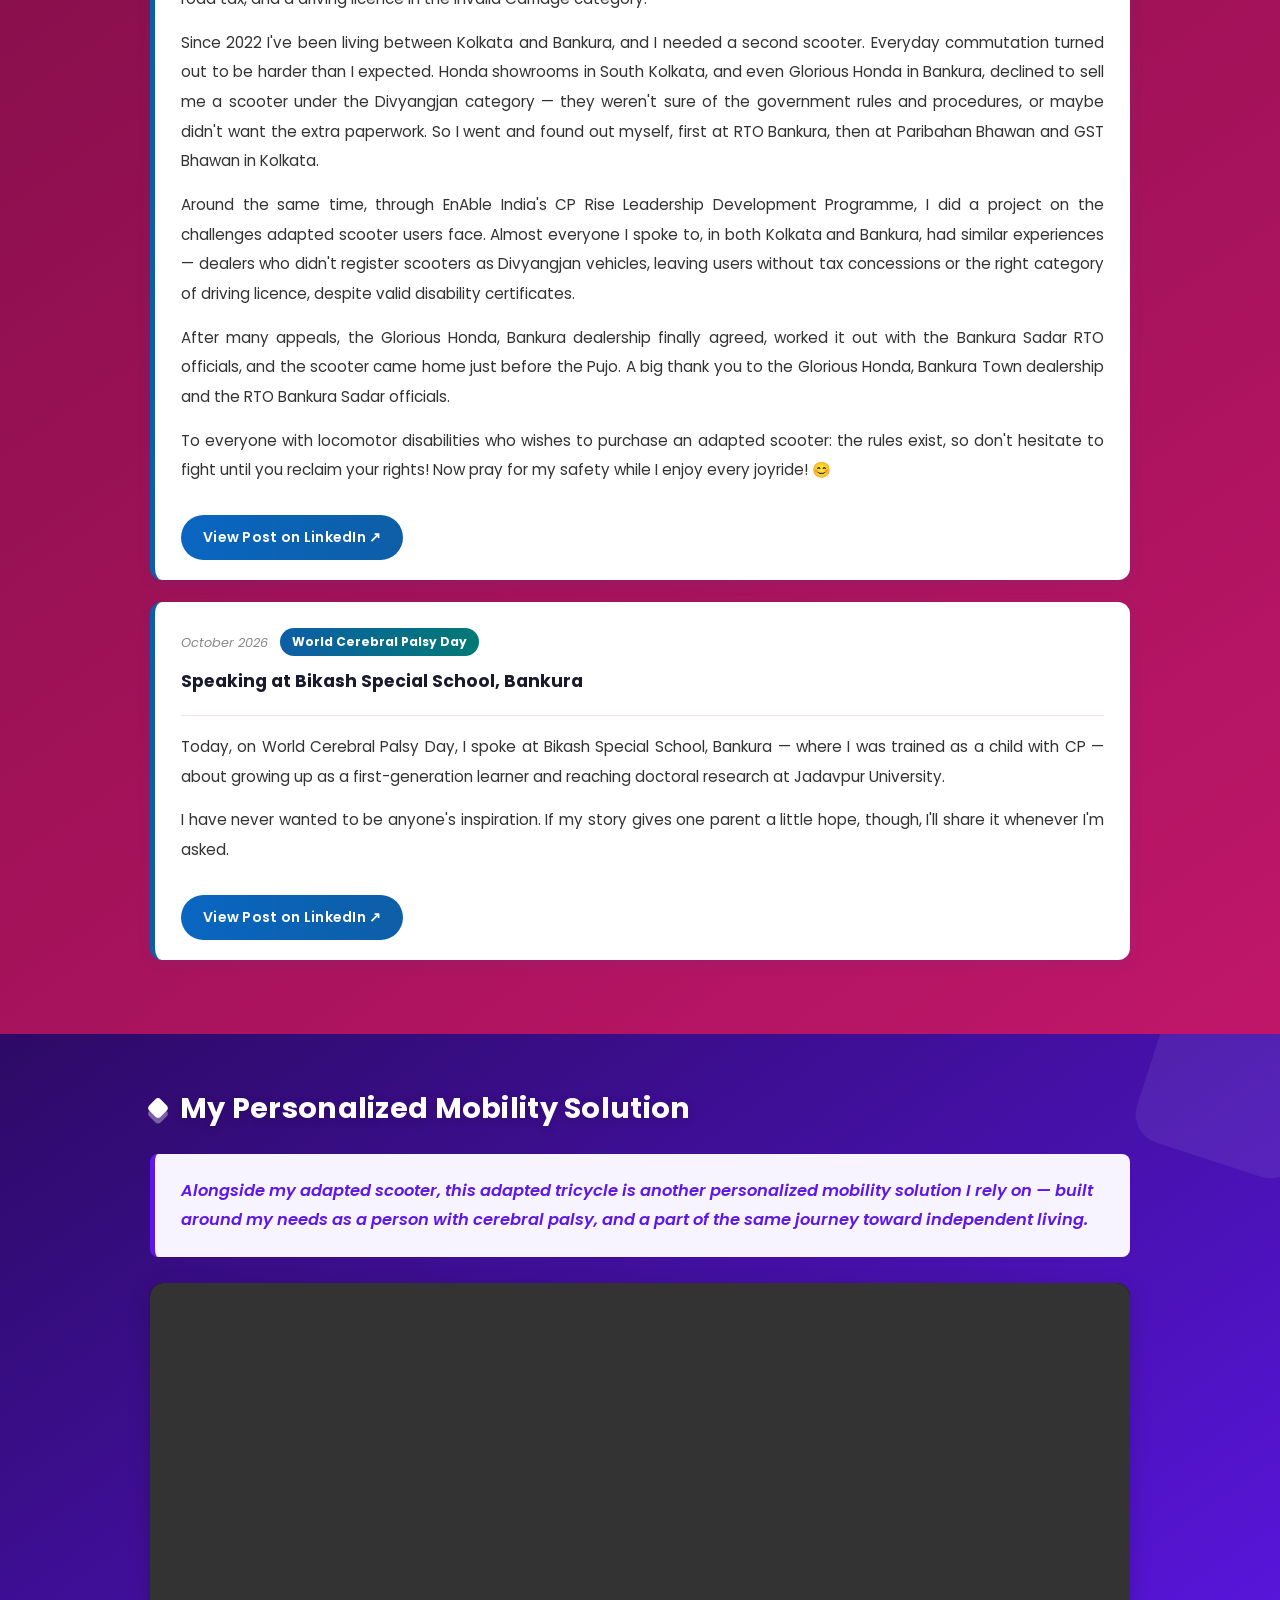
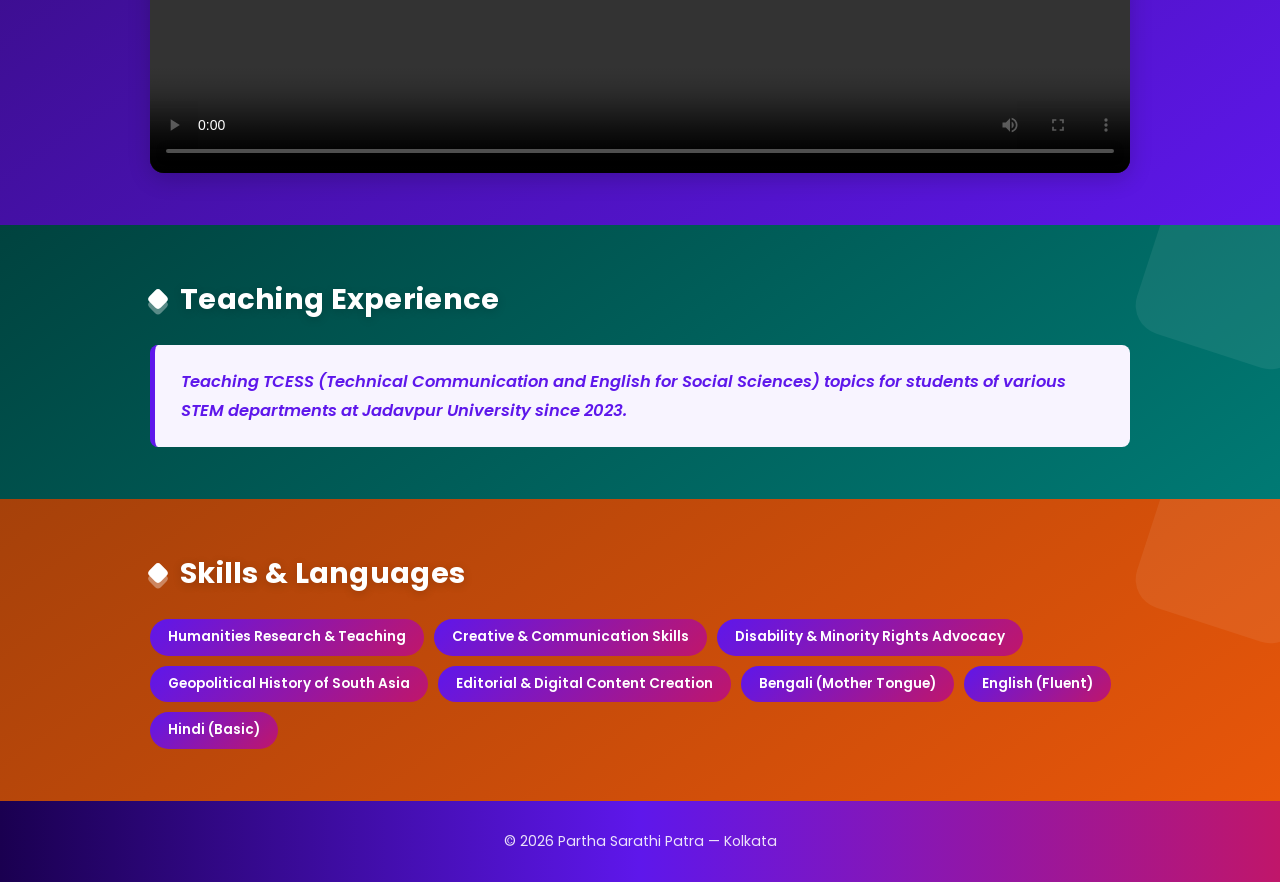
==== commit adbd8220: "Redesign site as full-bleed infographic blocks; add LinkedIn advocacy posts and mobility video Resty" ====
--- a/about.html
+++ b/about.html
@@ -167,6 +167,110 @@
       </ul>
     </section>
 
+    <!-- RECENT ADVOCACY — FROM LINKEDIN -->
+    <section class="section">
+      <h2 class="section-title">Recent Advocacy &mdash; From LinkedIn</h2>
+      <div class="about-box" style="margin-bottom: 26px;">
+        <p>
+          Two recent posts from my LinkedIn, continuing the disability-rights and
+          cerebral-palsy advocacy work described above.
+        </p>
+      </div>
+
+      <div class="blog-card">
+        <div class="blog-meta">
+          <span class="blog-date">October 2026</span>
+          <span class="blog-tag">Disability Rights &amp; Mobility</span>
+        </div>
+        <h3 class="blog-title">My Second Adapted Scooter &mdash; A Long Overdue Win</h3>
+        <div class="blog-body">
+          <p>
+            I am happy to share that my second adapted scooter purchase has finally happened,
+            after a long delay just before the Durgapujo! &#128690; I'm sharing the whole story
+            in case it helps anyone else with a locomotor disability in their purchase of
+            adapted scooter.
+          </p>
+          <p>
+            As a person with cerebral palsy, an adapted scooter is my everyday means of
+            mobility and independent living. My first one came from Glorious Honda, Bankura
+            town branch in 2014. Back then the paperwork was all manual. I got concessions on
+            road tax, and a driving licence in the Invalid Carriage category.
+          </p>
+          <p>
+            Since 2022 I've been living between Kolkata and Bankura, and I needed a second
+            scooter. Everyday commutation turned out to be harder than I expected. Honda
+            showrooms in South Kolkata, and even Glorious Honda in Bankura, declined to sell
+            me a scooter under the Divyangjan category &mdash; they weren't sure of the
+            government rules and procedures, or maybe didn't want the extra paperwork. So I
+            went and found out myself, first at RTO Bankura, then at Paribahan Bhawan and
+            GST Bhawan in Kolkata.
+          </p>
+          <p>
+            Around the same time, through EnAble India's CP Rise Leadership Development
+            Programme, I did a project on the challenges adapted scooter users face. Almost
+            everyone I spoke to, in both Kolkata and Bankura, had similar experiences &mdash;
+            dealers who didn't register scooters as Divyangjan vehicles, leaving users without
+            tax concessions or the right category of driving licence, despite valid disability
+            certificates.
+          </p>
+          <p>
+            After many appeals, the Glorious Honda, Bankura dealership finally agreed, worked
+            it out with the Bankura Sadar RTO officials, and the scooter came home just before
+            the Pujo. A big thank you to the Glorious Honda, Bankura Town dealership and the
+            RTO Bankura Sadar officials.
+          </p>
+          <p>
+            To everyone with locomotor disabilities who wishes to purchase an adapted scooter:
+            the rules exist, so don't hesitate to fight until you reclaim your rights! Now pray
+            for my safety while I enjoy every joyride! &#128522;
+          </p>
+        </div>
+        <a class="linkedin-btn" href="https://www.linkedin.com/feed/update/urn:li:activity:7517894103360053248/" target="_blank" rel="noopener">
+          View Post on LinkedIn &#8599;
+        </a>
+      </div>
+
+      <div class="blog-card">
+        <div class="blog-meta">
+          <span class="blog-date">October 2026</span>
+          <span class="blog-tag">World Cerebral Palsy Day</span>
+        </div>
+        <h3 class="blog-title">Speaking at Bikash Special School, Bankura</h3>
+        <div class="blog-body">
+          <p>
+            Today, on World Cerebral Palsy Day, I spoke at Bikash Special School, Bankura
+            &mdash; where I was trained as a child with CP &mdash; about growing up as a
+            first-generation learner and reaching doctoral research at Jadavpur University.
+          </p>
+          <p>
+            I have never wanted to be anyone's inspiration. If my story gives one parent a
+            little hope, though, I'll share it whenever I'm asked.
+          </p>
+        </div>
+        <a class="linkedin-btn" href="https://www.linkedin.com/feed/update/urn:li:activity:7513297909094957056/" target="_blank" rel="noopener">
+          View Post on LinkedIn &#8599;
+        </a>
+      </div>
+    </section>
+
+    <!-- PERSONALIZED MOBILITY SOLUTION -->
+    <section class="section">
+      <h2 class="section-title">My Personalized Mobility Solution</h2>
+      <div class="about-box" style="margin-bottom: 26px;">
+        <p>
+          Alongside my adapted scooter, this adapted tricycle is another personalized
+          mobility solution I rely on &mdash; built around my needs as a person with
+          cerebral palsy, and a part of the same journey toward independent living.
+        </p>
+      </div>
+      <div class="video-frame">
+        <video controls preload="metadata" playsinline>
+          <source src="adapted-tricycle.mp4" type="video/mp4" />
+          Your browser does not support the video tag.
+        </video>
+      </div>
+    </section>
+
     <!-- TEACHING -->
     <section class="section">
       <h2 class="section-title">Teaching Experience</h2>
--- a/style.css
+++ b/style.css
@@ -17,18 +17,14 @@
 * { margin: 0; padding: 0; box-sizing: border-box; }
 
 /* ===== BODY ===== */
+html { overflow-x: hidden; }
+
 body {
   font-family: 'Poppins', 'Georgia', sans-serif;
   color: #1a1a2e;
-  background: linear-gradient(160deg,
-    #1a0050 0%,
-    #6200ea 20%,
-    #aa00ff 38%,
-    #c51162 55%,
-    #ff6d00 75%,
-    #1a0050 100%);
-  background-attachment: fixed;
+  background: #f3f1fa;
   line-height: 1.8;
+  overflow-x: hidden;
 }
 
 a { color: var(--purple); text-decoration: none; }
@@ -75,12 +71,31 @@
   justify-content: center;
   flex-direction: column;
   text-align: center;
-  padding: 70px 20px 55px;
-  background: linear-gradient(135deg, #1a0050 0%, #5e17eb 35%, #c0166a 65%, #e8560a 100%);
+  padding: 90px 20px 64px;
+  background: linear-gradient(170deg, #1a0050 0%, var(--purple) 100%);
   color: #fff;
   position: relative;
   overflow: hidden;
 }
+
+/* Small abstract logo mark — echoes the reference design's folded-flag motif */
+.logo-mark {
+  display: inline-flex;
+  gap: 4px;
+  margin-bottom: 18px;
+  position: relative;
+  z-index: 1;
+}
+
+.logo-mark span {
+  width: 16px;
+  height: 16px;
+  background: var(--orange);
+}
+
+.logo-mark span:nth-child(1) { clip-path: polygon(0 0, 100% 0, 0 100%); background: var(--orange); }
+.logo-mark span:nth-child(2) { clip-path: polygon(0 0, 100% 0, 0 100%); background: var(--gold); transform: translateY(6px); }
+.logo-mark span:nth-child(3) { clip-path: polygon(0 0, 100% 0, 0 100%); background: #fff; opacity: 0.85; }
 
 .hero::after {
   content: '';
@@ -235,6 +250,20 @@
   .hero h1 { font-size: 1.9rem; }
 }
 
+/* ===== DESIGN PAGE CAROUSEL (portrait slides, shown in full) ===== */
+.design-carousel { background: transparent; padding: 8px 0 0; }
+.design-carousel .rslider-stage { max-width: 420px; }
+.design-carousel .rslide img {
+  height: 640px;
+  object-fit: contain;
+  object-position: center;
+  background: #1a1a2e;
+}
+
+@media (max-width: 600px) {
+  .design-carousel .rslide img { height: 420px; }
+}
+
 /* ===== PAGE HEADER (inner pages) ===== */
 .page-header {
   background: linear-gradient(135deg, #1a0050 0%, #5e17eb 40%, #c0166a 75%, #e8560a 100%);
@@ -245,51 +274,109 @@
 
 .page-header h1 {
   font-family: 'Merriweather', serif;
-  font-size: 2.1rem;
+  font-size: 2.3rem;
   font-weight: 700;
   letter-spacing: 0.04em;
   text-shadow: 0 2px 6px rgba(0,0,0,0.25);
 }
 
+.page-header .page-eyebrow {
+  display: inline-block;
+  font-size: 0.74rem;
+  font-weight: 700;
+  letter-spacing: 0.18em;
+  text-transform: uppercase;
+  color: rgba(255,255,255,0.85);
+  background: rgba(255,255,255,0.14);
+  border: 1px solid rgba(255,255,255,0.3);
+  padding: 5px 16px;
+  border-radius: 30px;
+  margin-bottom: 14px;
+}
+
 /* ===== MAIN CONTENT ===== */
 main {
-  max-width: 960px;
-  margin: 0 auto;
-  padding: 44px 24px 64px;
-}
-
-/* ===== SECTIONS — each gets its own bold colour stripe ===== */
+  display: block;
+  padding: 0 0 0;
+}
+
+/* ===== SECTIONS — full-bleed infographic colour blocks ===== */
 .section {
-  margin-bottom: 36px;
+  position: relative;
+  width: 100vw;
+  margin-left: calc(50% - 50vw);
+  margin-right: calc(50% - 50vw);
+  margin-bottom: 0;
+  padding: 56px 24px 52px;
+  overflow: hidden;
+}
+
+.section-inner,
+.section > :not(.block-watermark) {
+  max-width: 980px;
+  margin-left: auto;
+  margin-right: auto;
+}
+
+@media (min-width: 1040px) {
+  .section { padding-left: calc(50vw - 490px); padding-right: calc(50vw - 490px); }
+}
+
+/* Decorative oversized corner mark, echoing the logo motif */
+.section::after {
+  content: '';
+  position: absolute;
+  top: -40px; right: -40px;
+  width: 170px; height: 170px;
+  background: rgba(255,255,255,0.07);
+  border-radius: 30px;
+  transform: rotate(18deg);
+  pointer-events: none;
+}
+
+/* Cycle through four bold block colours, in document order */
+.section:nth-of-type(4n+1) { background: linear-gradient(145deg, #2d0a66, var(--purple)); }
+.section:nth-of-type(4n+2) { background: linear-gradient(145deg, #00433f, var(--teal));   }
+.section:nth-of-type(4n+3) { background: linear-gradient(145deg, #a6410a, var(--orange)); }
+.section:nth-of-type(4n+0) { background: linear-gradient(145deg, #7a0d44, var(--magenta));}
+
+/* Section heading — big, bold, infographic-style with a mark accent */
+.section-title {
+  display: flex;
+  align-items: center;
+  gap: 14px;
+  font-size: 1.8rem;
+  font-weight: 700;
+  letter-spacing: 0.01em;
+  color: #fff;
+  text-shadow: 0 2px 10px rgba(0,0,0,0.18);
+  margin-bottom: 28px;
+  line-height: 1.25;
+}
+
+.section-title::before {
+  content: '';
+  flex-shrink: 0;
+  width: 16px;
+  height: 16px;
   background: #fff;
-  border-radius: 16px;
-  overflow: hidden;
-  padding: 30px 30px 28px;
-  box-shadow: 0 6px 28px rgba(30,0,80,0.12);
-}
-
-/* Give the top bar of each section a distinct bold colour */
-.section:nth-child(1)  { border-top: 6px solid var(--purple); }
-.section:nth-child(2)  { border-top: 6px solid var(--teal);   }
-.section:nth-child(3)  { border-top: 6px solid var(--orange); }
-.section:nth-child(4)  { border-top: 6px solid var(--blue);   }
-.section:nth-child(5)  { border-top: 6px solid var(--magenta);}
-.section:nth-child(6)  { border-top: 6px solid var(--gold);   }
-.section:nth-child(7)  { border-top: 6px solid var(--teal);   }
-.section:nth-child(8)  { border-top: 6px solid var(--purple); }
-
-/* Section title strip */
-.section-title {
-  font-size: 0.78rem;
-  font-weight: 700;
-  letter-spacing: 0.18em;
+  border-radius: 4px;
+  transform: rotate(45deg);
+  box-shadow: 4px 4px 0 rgba(255,255,255,0.35);
+}
+
+.section-eyebrow {
+  display: inline-block;
+  font-size: 0.74rem;
+  font-weight: 700;
+  letter-spacing: 0.16em;
   text-transform: uppercase;
-  color: #fff;
-  background: linear-gradient(90deg, var(--purple), var(--magenta));
-  display: inline-block;
-  padding: 5px 18px;
+  color: rgba(255,255,255,0.92);
+  background: rgba(255,255,255,0.16);
+  border: 1px solid rgba(255,255,255,0.35);
+  padding: 5px 16px;
   border-radius: 30px;
-  margin-bottom: 22px;
+  margin-bottom: 14px;
 }
 
 /* ===== ABOUT BOX ===== */
@@ -362,13 +449,16 @@
 /* ===== TIMELINE ===== */
 .timeline {
   position: relative;
-  padding-left: 30px;
+  padding: 28px 28px 8px 54px;
+  background: #fff;
+  border-radius: 18px;
+  box-shadow: 0 10px 34px rgba(0,0,0,0.18);
 }
 
 .timeline::before {
   content: '';
   position: absolute;
-  left: 7px; top: 4px; bottom: 4px;
+  left: 31px; top: 32px; bottom: 32px;
   width: 3px;
   background: linear-gradient(to bottom, var(--purple), var(--magenta), var(--orange));
   border-radius: 3px;
@@ -468,12 +558,16 @@
 
 /* ===== CONFERENCE ITEMS ===== */
 .conference-item {
-  padding: 14px 0;
-  border-bottom: 1px dashed #c8b8f0;
+  padding: 16px 22px;
+  background: #fff;
+  border-radius: 10px;
+  margin-bottom: 12px;
   font-size: 0.96rem;
-}
-
-.conference-item:last-child { border-bottom: none; }
+  color: #333;
+  box-shadow: 0 4px 16px rgba(0,0,0,0.12);
+}
+
+.conference-item:last-child { margin-bottom: 0; }
 
 .conference-item .conf-date {
   font-size: 0.82rem;
@@ -487,6 +581,10 @@
   display: grid;
   grid-template-columns: repeat(auto-fit, minmax(255px, 1fr));
   gap: 20px;
+  background: rgba(255,255,255,0.14);
+  border: 1px solid rgba(255,255,255,0.25);
+  border-radius: 22px;
+  padding: 22px;
 }
 
 .service-card {
@@ -537,6 +635,10 @@
   grid-template-columns: repeat(auto-fit, minmax(260px, 1fr));
   gap: 20px;
   margin-top: 8px;
+  background: rgba(255,255,255,0.14);
+  border: 1px solid rgba(255,255,255,0.25);
+  border-radius: 22px;
+  padding: 22px;
 }
 
 .award-card {
@@ -635,6 +737,10 @@
   grid-template-columns: 1fr 1fr;
   gap: 16px;
   margin-bottom: 16px;
+  background: rgba(255,255,255,0.14);
+  border: 1px solid rgba(255,255,255,0.25);
+  border-radius: 22px;
+  padding: 22px;
 }
 
 .contact-tile {
@@ -968,6 +1074,131 @@
   font-style: italic;
 }
 
+/* ===== ICON POINTS (Context / Solution style callouts) ===== */
+.icon-points {
+  display: grid;
+  grid-template-columns: repeat(auto-fit, minmax(240px, 1fr));
+  gap: 28px;
+}
+
+.icon-point {
+  display: flex;
+  gap: 16px;
+  align-items: flex-start;
+}
+
+.icon-point-badge {
+  flex-shrink: 0;
+  width: 46px;
+  height: 46px;
+  border-radius: 50%;
+  border: 2px solid rgba(255,255,255,0.55);
+  display: flex;
+  align-items: center;
+  justify-content: center;
+  font-size: 1.3rem;
+  color: #fff;
+}
+
+.icon-point h3 {
+  font-size: 1rem;
+  font-weight: 700;
+  color: #fff;
+  margin-bottom: 6px;
+  text-transform: uppercase;
+  letter-spacing: 0.08em;
+}
+
+.icon-point p {
+  font-size: 0.95rem;
+  color: rgba(255,255,255,0.9);
+  line-height: 1.75;
+}
+
+/* ===== PULL QUOTE ===== */
+.pull-quote {
+  font-size: 1.15rem;
+  font-style: italic;
+  font-weight: 600;
+  color: #fff;
+  border-left: 4px solid rgba(255,255,255,0.6);
+  padding: 4px 0 4px 20px;
+  margin-top: 8px;
+}
+
+/* ===== INDEX / QUICK-LINKS BLOCK ===== */
+.index-links {
+  display: grid;
+  grid-template-columns: repeat(auto-fit, minmax(220px, 1fr));
+  gap: 16px;
+}
+
+.index-link {
+  display: flex;
+  align-items: center;
+  justify-content: space-between;
+  background: rgba(255,255,255,0.12);
+  border: 1px solid rgba(255,255,255,0.3);
+  border-radius: 12px;
+  padding: 18px 22px;
+  color: #fff;
+  font-size: 1.05rem;
+  font-weight: 600;
+  transition: background 0.2s, transform 0.2s;
+}
+
+.index-link:hover {
+  background: rgba(255,255,255,0.24);
+  transform: translateX(4px);
+  text-decoration: none;
+  color: #fff;
+}
+
+.index-link .idx-no {
+  font-size: 0.78rem;
+  font-weight: 700;
+  opacity: 0.7;
+  margin-right: 10px;
+}
+
+/* ===== LINKEDIN POST BUTTON ===== */
+.linkedin-btn {
+  display: inline-flex;
+  align-items: center;
+  gap: 8px;
+  margin-top: 16px;
+  padding: 10px 22px;
+  border-radius: 30px;
+  background: linear-gradient(90deg, #0a66c2, #0d5ea6);
+  color: #fff;
+  font-weight: 600;
+  font-size: 0.88rem;
+  letter-spacing: 0.02em;
+}
+
+.linkedin-btn:hover {
+  text-decoration: none;
+  opacity: 0.9;
+}
+
+/* ===== RESPONSIVE VIDEO EMBED ===== */
+.video-frame {
+  position: relative;
+  width: 100%;
+  max-width: 640px;
+  margin: 0 auto;
+  border-radius: 14px;
+  overflow: hidden;
+  box-shadow: 0 6px 22px rgba(0,0,0,0.18);
+  background: #000;
+}
+
+.video-frame video {
+  display: block;
+  width: 100%;
+  max-height: 70vh;
+}
+
 
 /* ===== FOOTER ===== */
 footer {
@@ -985,7 +1216,10 @@
 @media (max-width: 600px) {
   .hero h1 { font-size: 1.8rem; }
   nav ul li a { padding: 11px 12px; font-size: 0.75rem; }
-  main { padding: 24px 14px 48px; }
+  .section { padding: 40px 18px 38px; }
+  .section-title { font-size: 1.35rem; }
   .poem-card { padding: 20px 16px; }
-  .services-grid { grid-template-columns: 1fr; }
-}
+  .services-grid, .awards-felicitation-grid, .contact-tiles { grid-template-columns: 1fr; padding: 16px; }
+  .timeline { padding: 24px 18px 6px 44px; }
+  .icon-points { gap: 22px; }
+}
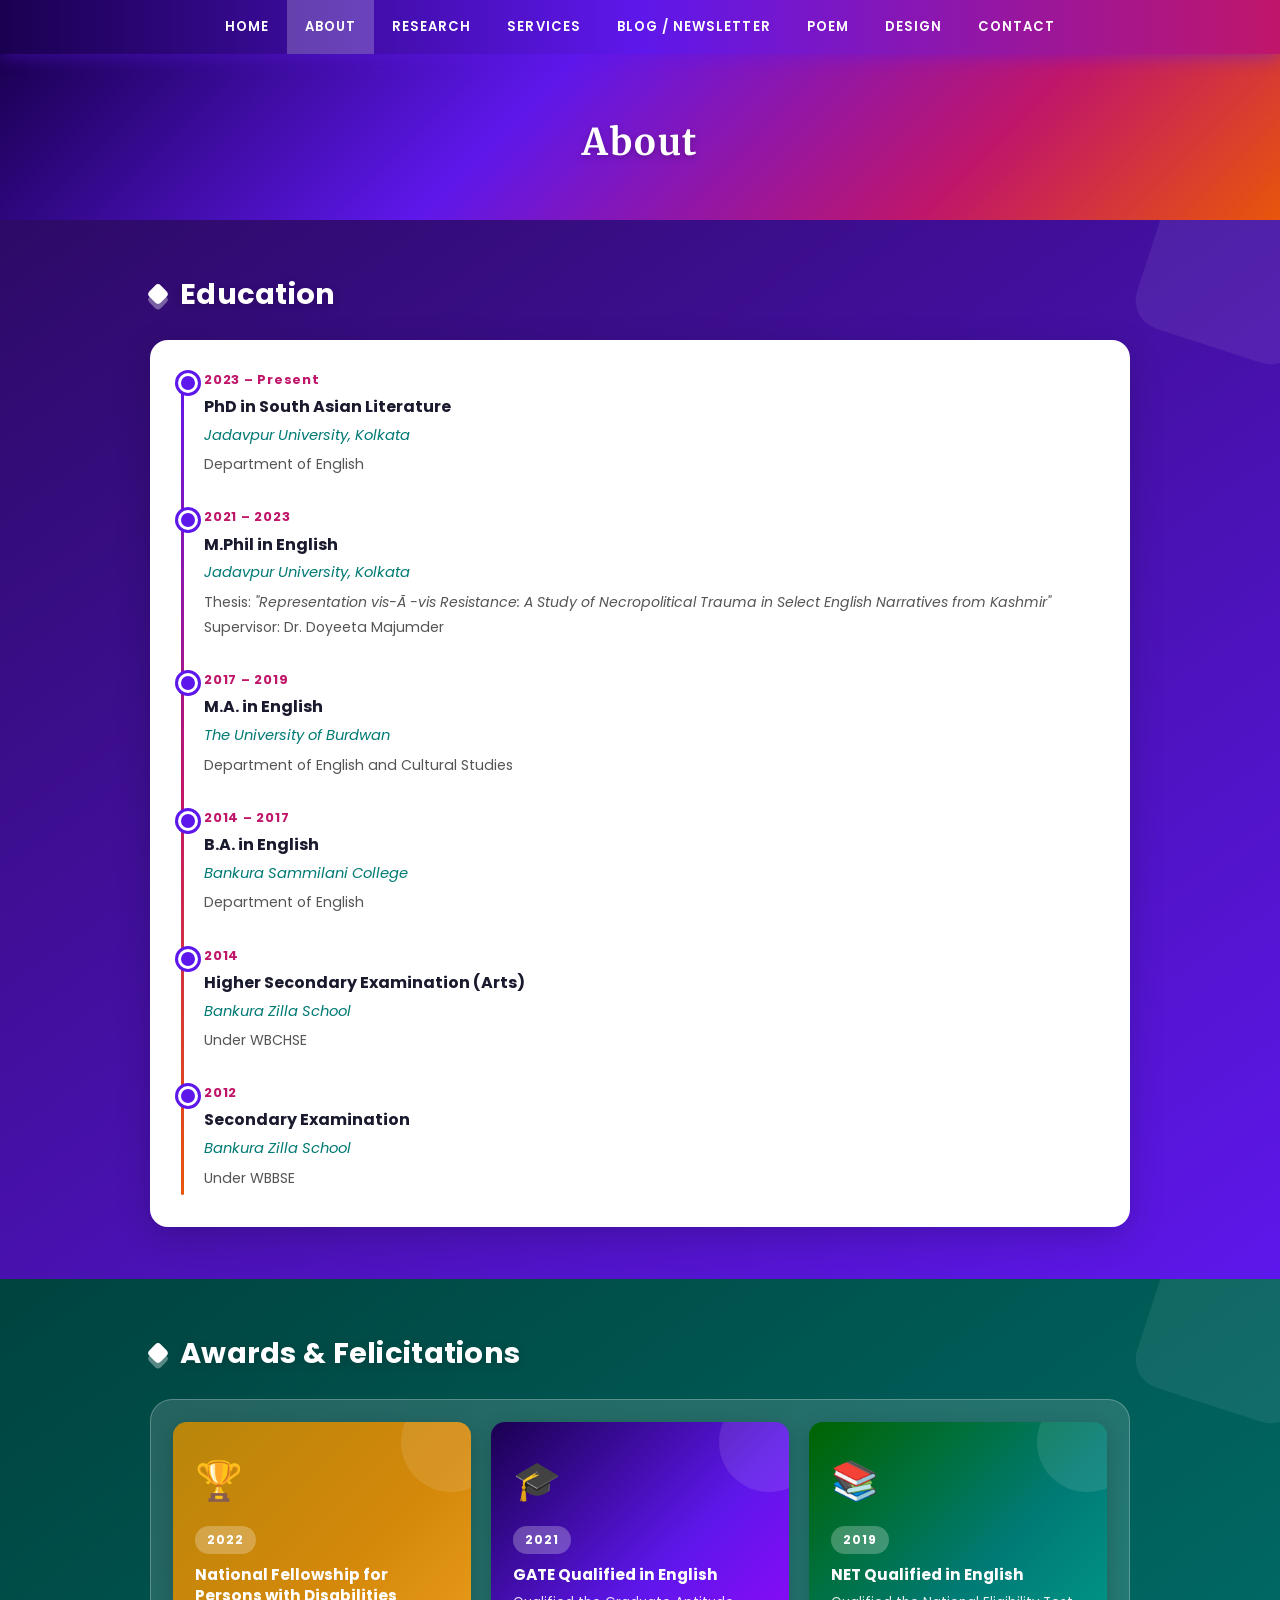
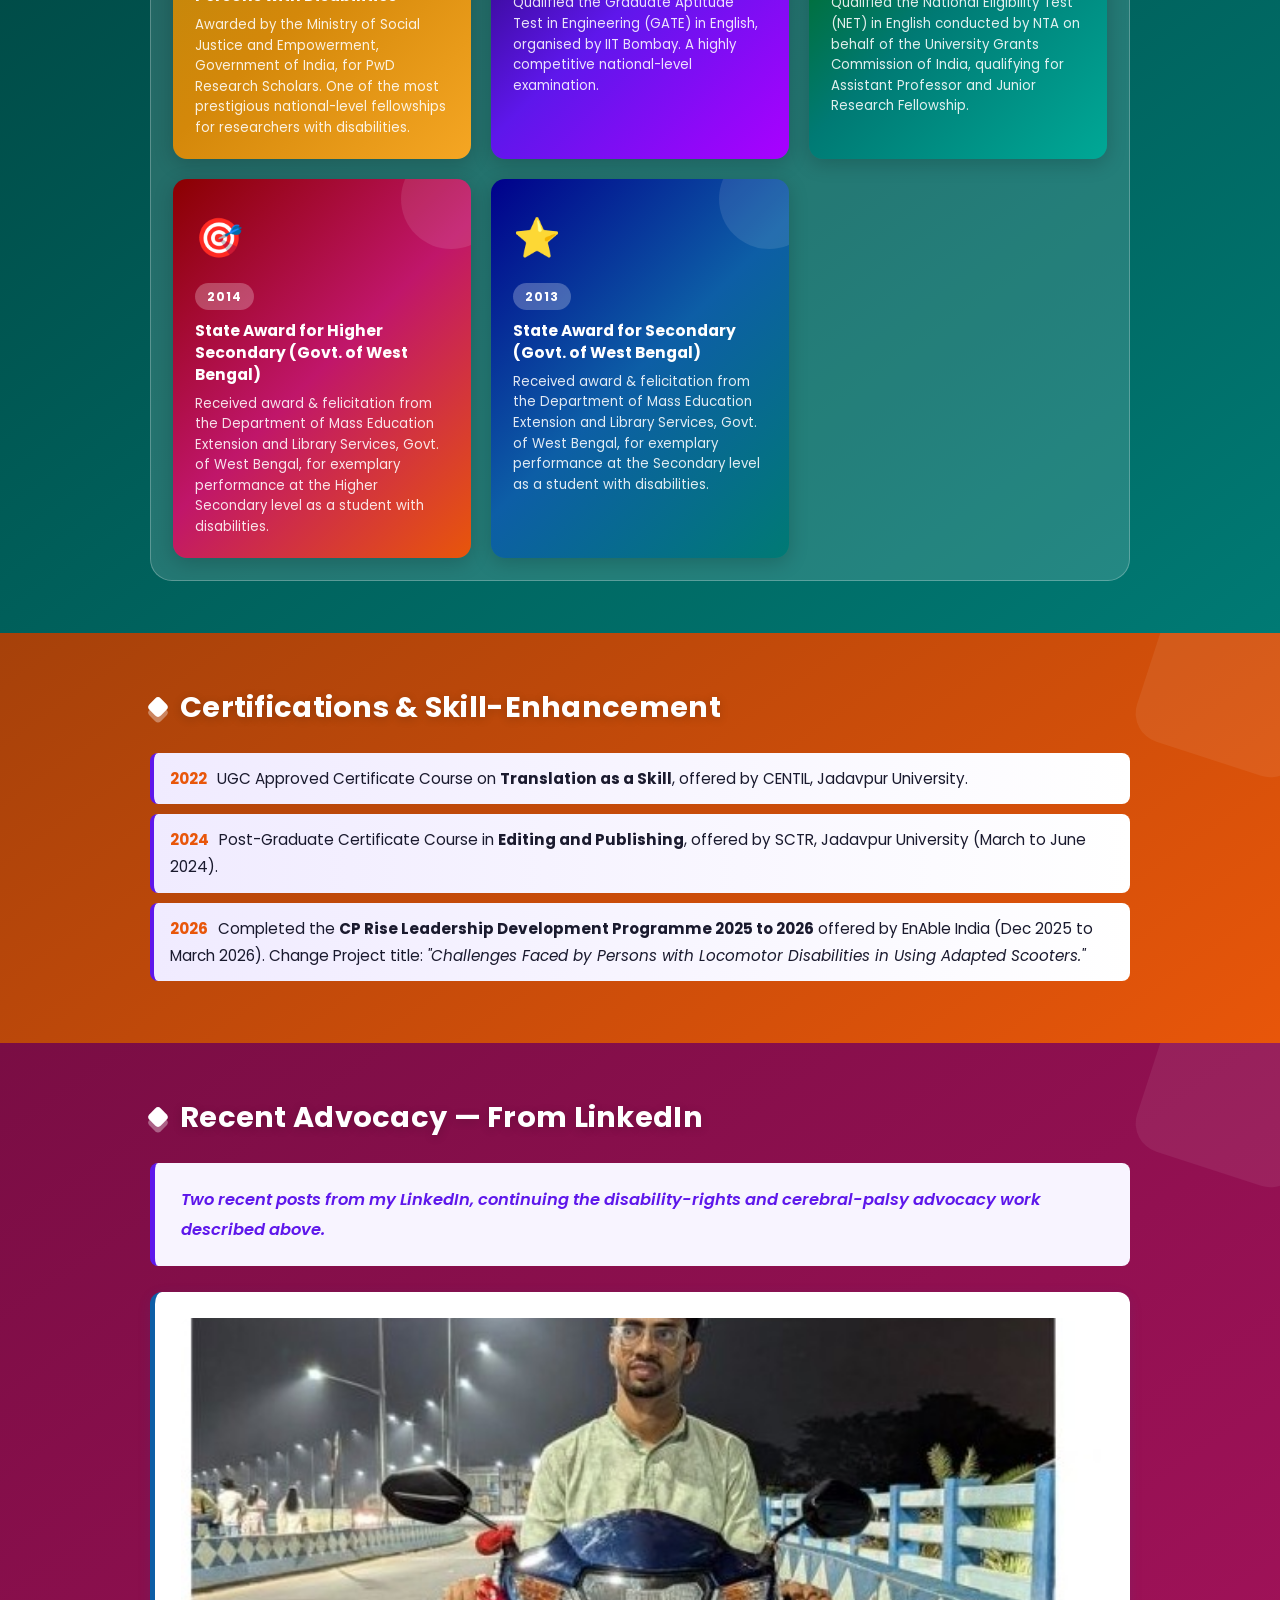
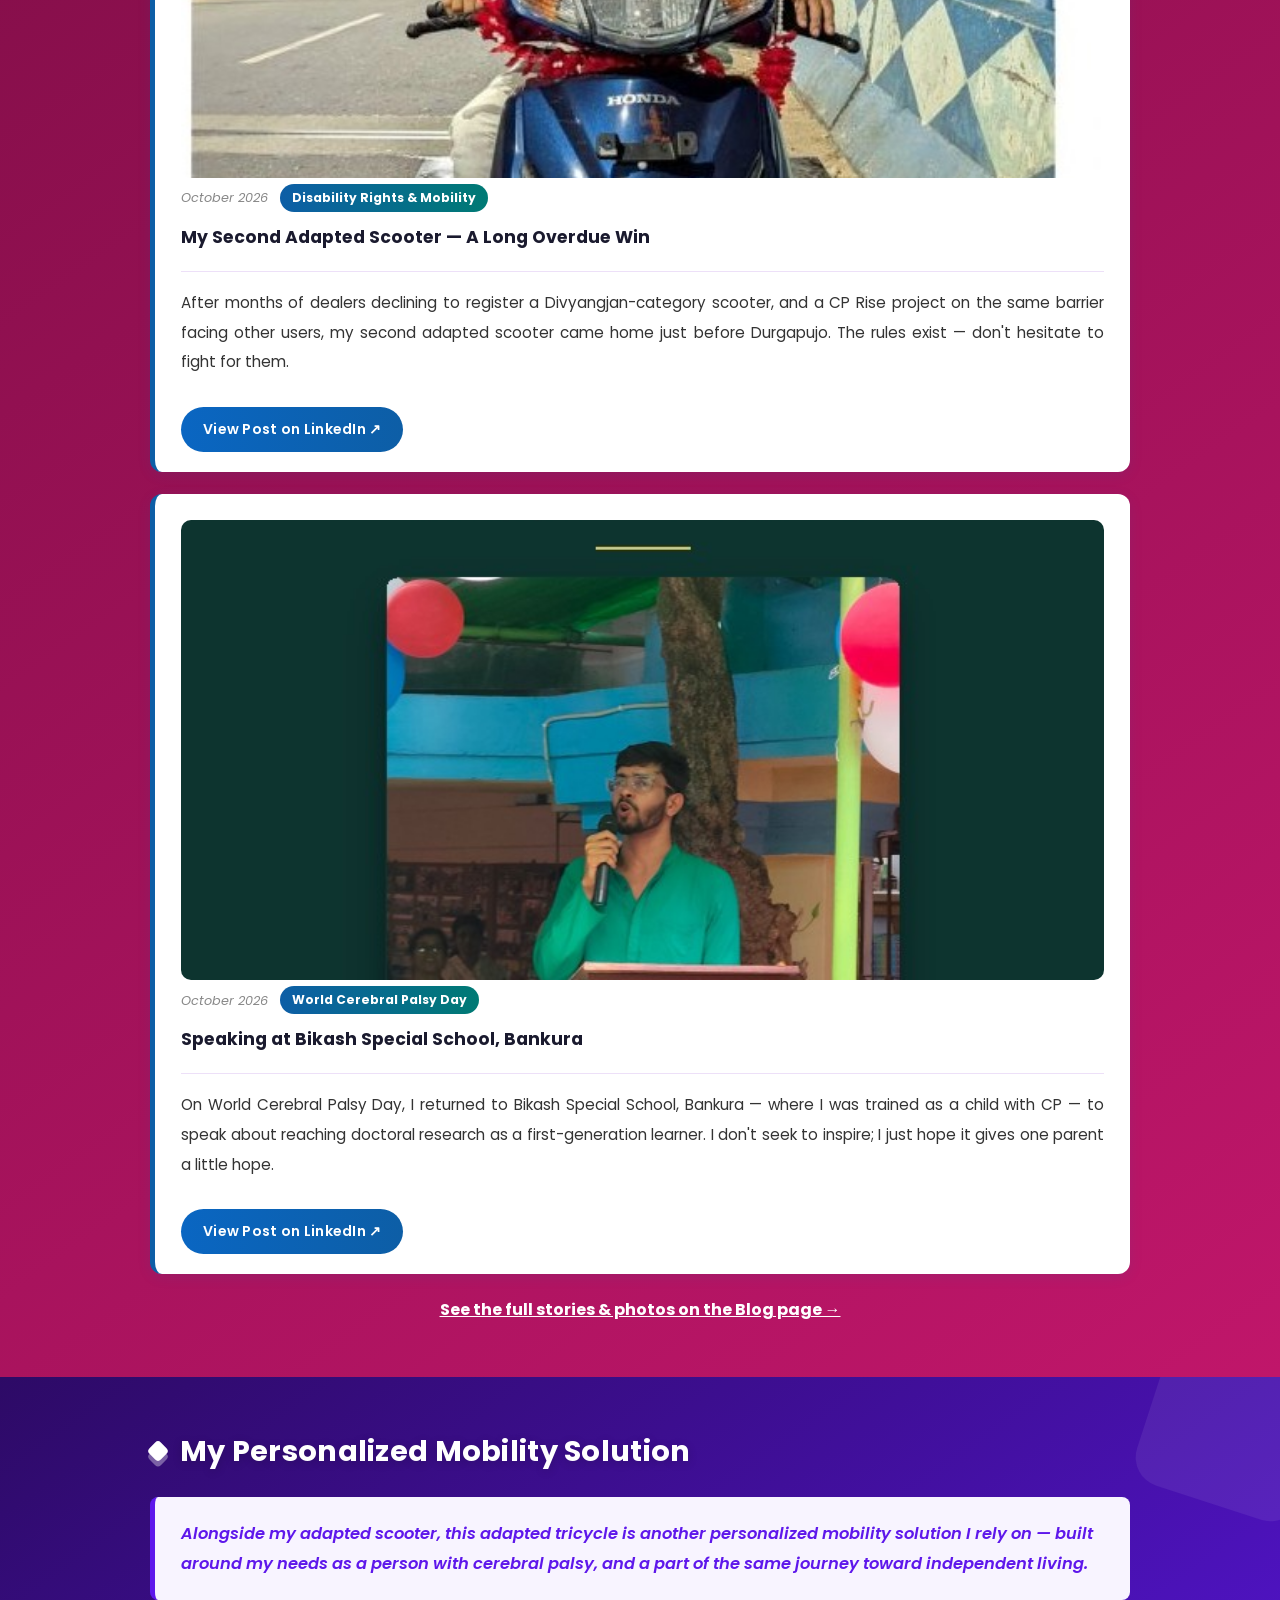
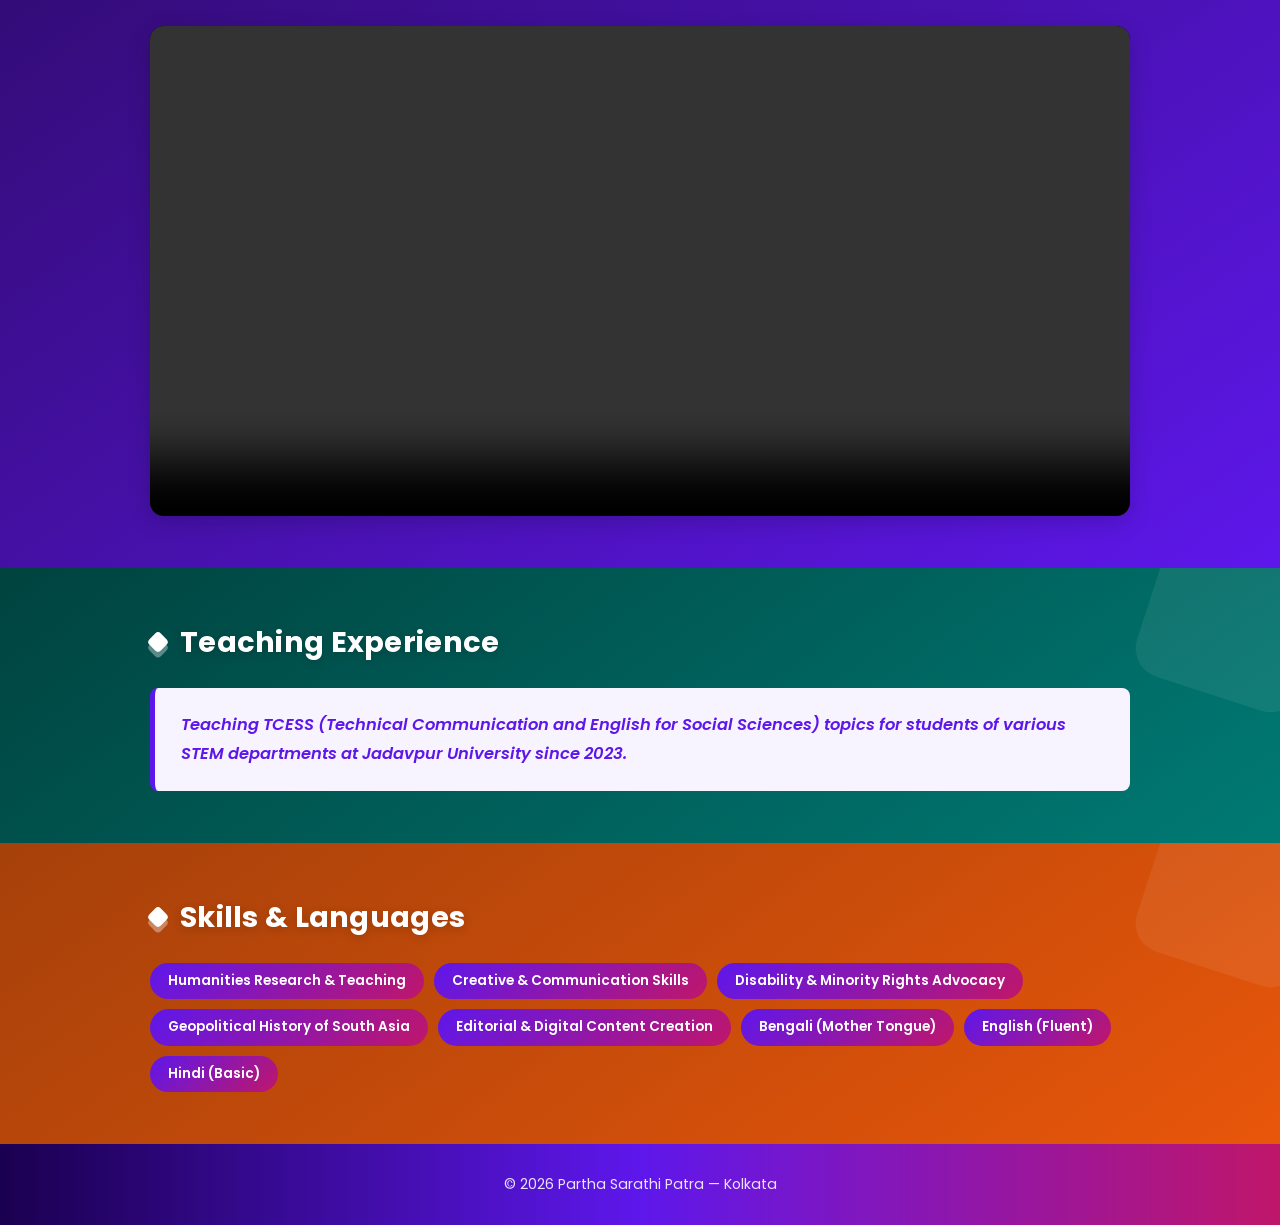
==== commit 61f7d02f: "Condense LinkedIn/tricycle post copy to brief, scannable summaries Trim the scooter, World Cerebral " ====
--- a/about.html
+++ b/about.html
@@ -178,6 +178,7 @@
       </div>
 
       <div class="blog-card">
+        <img class="blog-card-image" src="linkedin-scooter-night.jpg" alt="Partha riding his new adapted scooter at night in Bankura" />
         <div class="blog-meta">
           <span class="blog-date">October 2026</span>
           <span class="blog-tag">Disability Rights &amp; Mobility</span>
@@ -185,44 +186,10 @@
         <h3 class="blog-title">My Second Adapted Scooter &mdash; A Long Overdue Win</h3>
         <div class="blog-body">
           <p>
-            I am happy to share that my second adapted scooter purchase has finally happened,
-            after a long delay just before the Durgapujo! &#128690; I'm sharing the whole story
-            in case it helps anyone else with a locomotor disability in their purchase of
-            adapted scooter.
-          </p>
-          <p>
-            As a person with cerebral palsy, an adapted scooter is my everyday means of
-            mobility and independent living. My first one came from Glorious Honda, Bankura
-            town branch in 2014. Back then the paperwork was all manual. I got concessions on
-            road tax, and a driving licence in the Invalid Carriage category.
-          </p>
-          <p>
-            Since 2022 I've been living between Kolkata and Bankura, and I needed a second
-            scooter. Everyday commutation turned out to be harder than I expected. Honda
-            showrooms in South Kolkata, and even Glorious Honda in Bankura, declined to sell
-            me a scooter under the Divyangjan category &mdash; they weren't sure of the
-            government rules and procedures, or maybe didn't want the extra paperwork. So I
-            went and found out myself, first at RTO Bankura, then at Paribahan Bhawan and
-            GST Bhawan in Kolkata.
-          </p>
-          <p>
-            Around the same time, through EnAble India's CP Rise Leadership Development
-            Programme, I did a project on the challenges adapted scooter users face. Almost
-            everyone I spoke to, in both Kolkata and Bankura, had similar experiences &mdash;
-            dealers who didn't register scooters as Divyangjan vehicles, leaving users without
-            tax concessions or the right category of driving licence, despite valid disability
-            certificates.
-          </p>
-          <p>
-            After many appeals, the Glorious Honda, Bankura dealership finally agreed, worked
-            it out with the Bankura Sadar RTO officials, and the scooter came home just before
-            the Pujo. A big thank you to the Glorious Honda, Bankura Town dealership and the
-            RTO Bankura Sadar officials.
-          </p>
-          <p>
-            To everyone with locomotor disabilities who wishes to purchase an adapted scooter:
-            the rules exist, so don't hesitate to fight until you reclaim your rights! Now pray
-            for my safety while I enjoy every joyride! &#128522;
+            After months of dealers declining to register a Divyangjan-category scooter, and a
+            CP Rise project on the same barrier facing other users, my second adapted scooter
+            came home just before Durgapujo. The rules exist &mdash; don't hesitate to fight
+            for them.
           </p>
         </div>
         <a class="linkedin-btn" href="https://www.linkedin.com/feed/update/urn:li:activity:7517894103360053248/" target="_blank" rel="noopener">
@@ -231,6 +198,7 @@
       </div>
 
       <div class="blog-card">
+        <img class="blog-card-image" src="linkedin-cpday-cover.jpg" alt="World Cerebral Palsy Day cover slide — Partha speaking at Bikash Special School, Bankura" />
         <div class="blog-meta">
           <span class="blog-date">October 2026</span>
           <span class="blog-tag">World Cerebral Palsy Day</span>
@@ -238,19 +206,22 @@
         <h3 class="blog-title">Speaking at Bikash Special School, Bankura</h3>
         <div class="blog-body">
           <p>
-            Today, on World Cerebral Palsy Day, I spoke at Bikash Special School, Bankura
-            &mdash; where I was trained as a child with CP &mdash; about growing up as a
-            first-generation learner and reaching doctoral research at Jadavpur University.
-          </p>
-          <p>
-            I have never wanted to be anyone's inspiration. If my story gives one parent a
-            little hope, though, I'll share it whenever I'm asked.
+            On World Cerebral Palsy Day, I returned to Bikash Special School, Bankura &mdash;
+            where I was trained as a child with CP &mdash; to speak about reaching doctoral
+            research as a first-generation learner. I don't seek to inspire; I just hope it
+            gives one parent a little hope.
           </p>
         </div>
         <a class="linkedin-btn" href="https://www.linkedin.com/feed/update/urn:li:activity:7513297909094957056/" target="_blank" rel="noopener">
           View Post on LinkedIn &#8599;
         </a>
       </div>
+
+      <p style="text-align:center; margin-top: 4px;">
+        <a href="blogs.html" style="color:#fff; font-weight:700; text-decoration:underline;">
+          See the full stories &amp; photos on the Blog page &#8594;
+        </a>
+      </p>
     </section>
 
     <!-- PERSONALIZED MOBILITY SOLUTION -->
--- a/style.css
+++ b/style.css
@@ -1003,6 +1003,43 @@
   line-height: 1.7;
 }
 
+/* ===== BLOG CARD IMAGES ===== */
+.blog-card-image {
+  display: block;
+  width: 100%;
+  max-height: 460px;
+  object-fit: cover;
+  border-radius: 10px;
+  margin-bottom: 6px;
+}
+
+.blog-card-image.featured {
+  max-height: 640px;
+  object-fit: contain;
+  background: #111;
+}
+
+.blog-card-caption {
+  font-size: 0.78rem;
+  color: #888;
+  font-style: italic;
+  margin-bottom: 18px;
+}
+
+.blog-card-gallery {
+  display: grid;
+  grid-template-columns: 1fr 1fr;
+  gap: 10px;
+  margin-bottom: 18px;
+}
+
+.blog-card-gallery img {
+  width: 100%;
+  height: 220px;
+  object-fit: cover;
+  border-radius: 10px;
+}
+
 /* ===== NEWSLETTER BOX ===== */
 .newsletter-box {
   background: linear-gradient(135deg, #1a0050 0%, #5e17eb 50%, #c0166a 100%);
@@ -1222,4 +1259,6 @@
   .services-grid, .awards-felicitation-grid, .contact-tiles { grid-template-columns: 1fr; padding: 16px; }
   .timeline { padding: 24px 18px 6px 44px; }
   .icon-points { gap: 22px; }
-}
+  .blog-card-gallery { grid-template-columns: 1fr; }
+  .blog-card-gallery img { height: 260px; }
+}
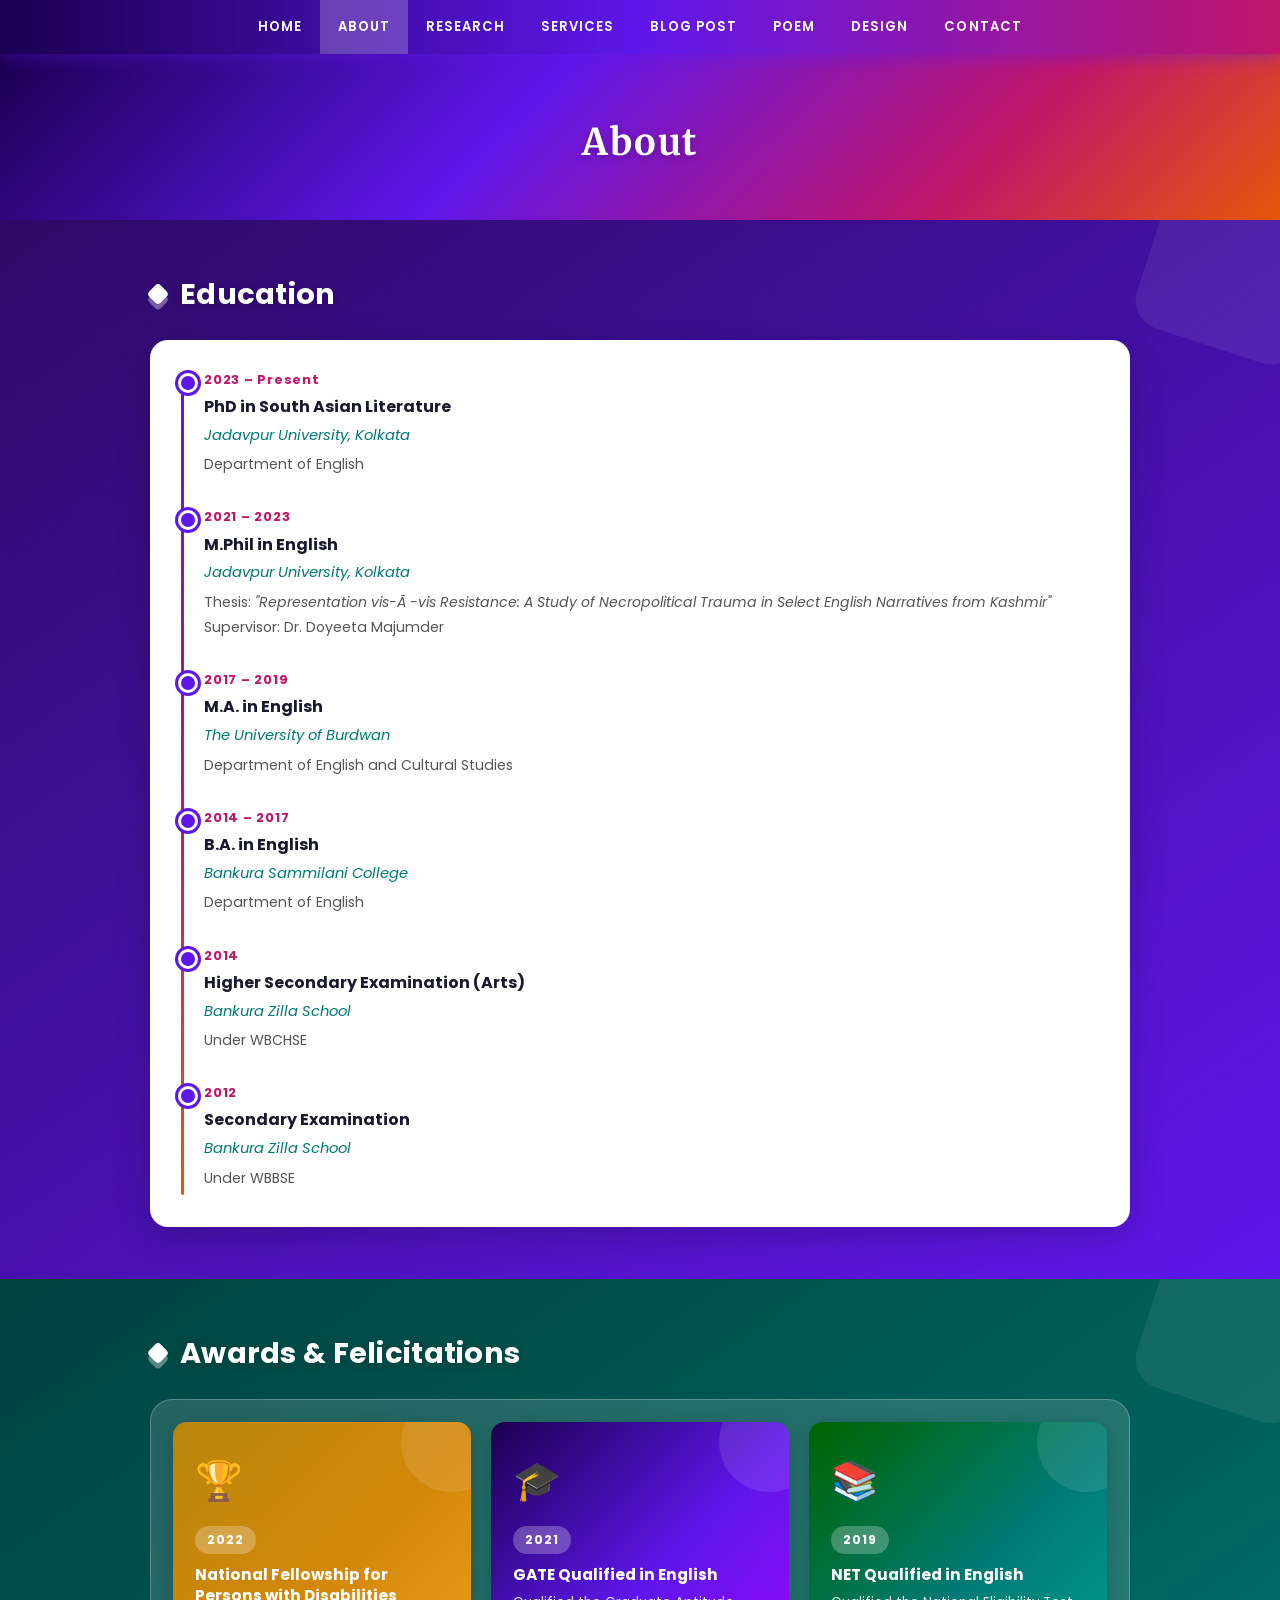
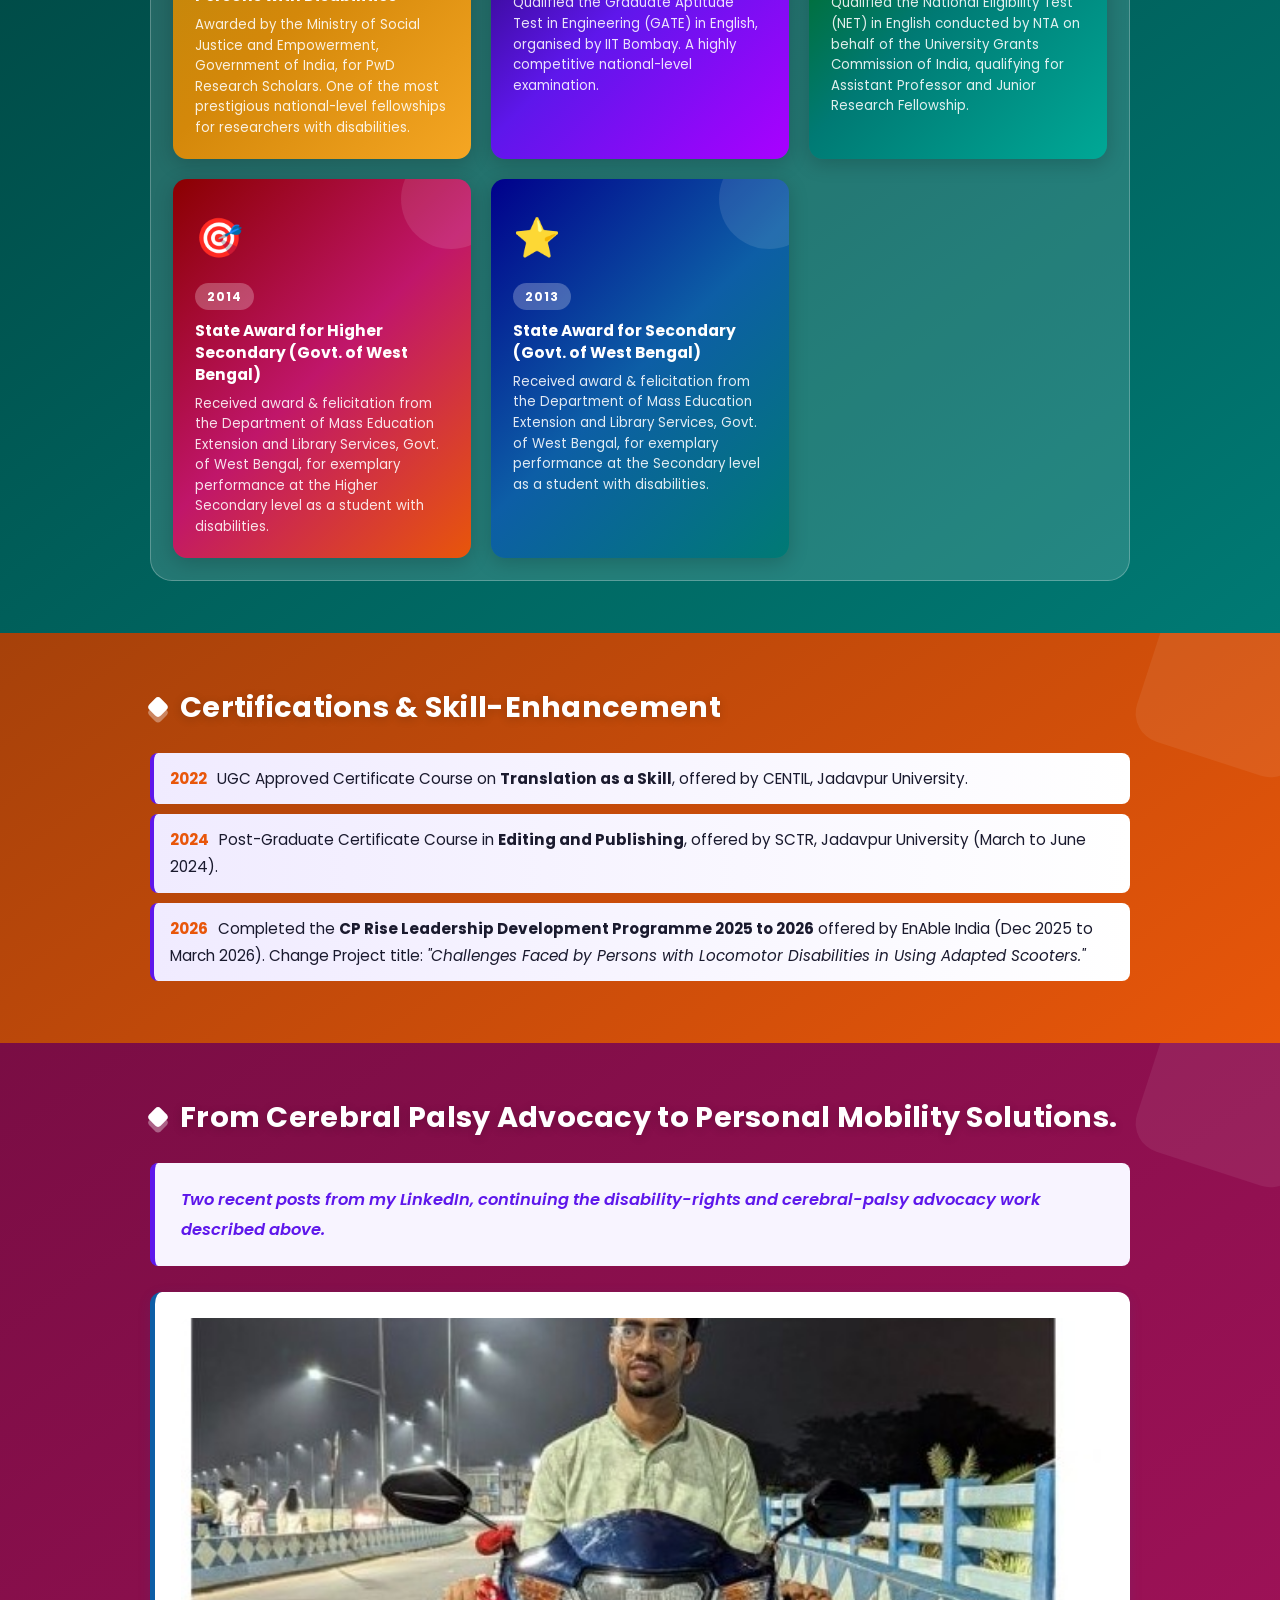
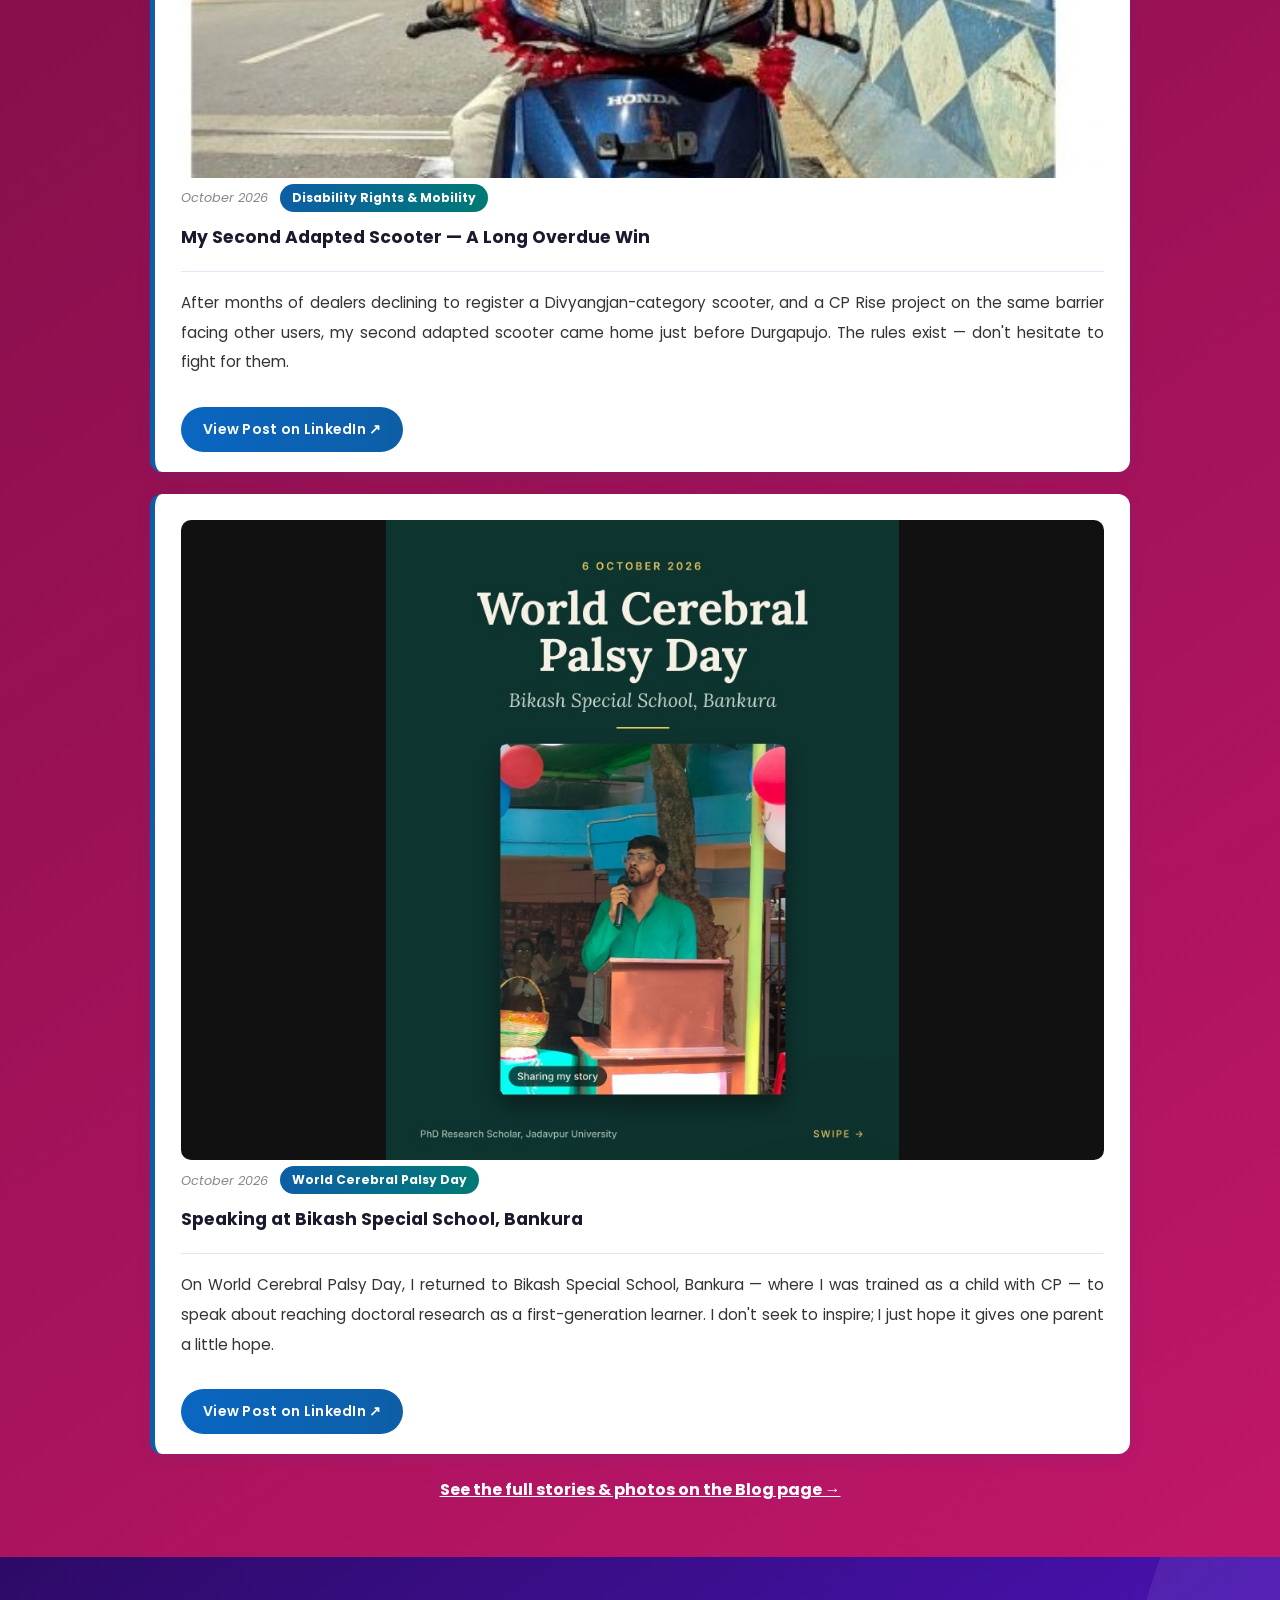
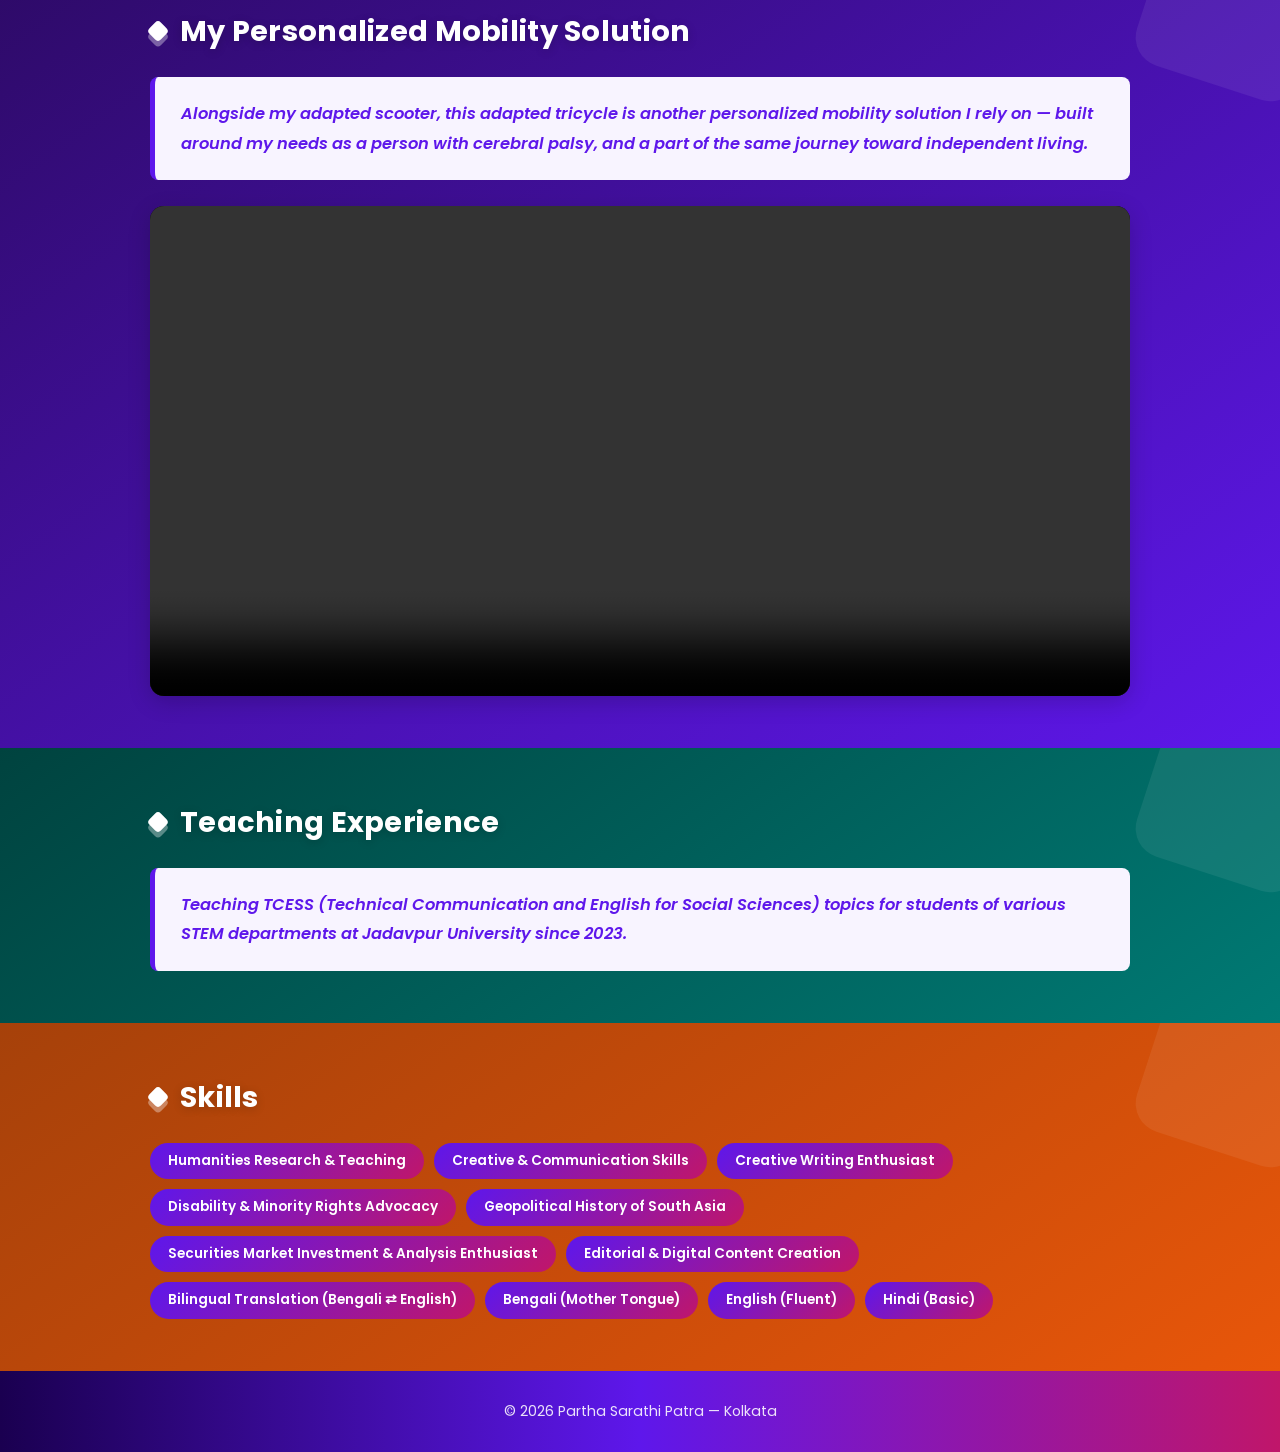
==== commit 49c92492: "Rename Blog/Newsletter to Blog Post, polish copy, swap tricycle video Rename "Blog / Newsletter" to " ====
--- a/about.html
+++ b/about.html
@@ -14,7 +14,7 @@
       <li><a href="about.html" class="active">About</a></li>
       <li><a href="research.html">Research</a></li>
       <li><a href="services.html">Services</a></li>
-      <li><a href="blogs.html">Blog / Newsletter</a></li>
+      <li><a href="blogs.html">Blog Post</a></li>
       <li><a href="poems.html">Poem</a></li>
       <li><a href="design.html">Design</a></li>
       <li><a href="contact.html">Contact</a></li>
@@ -169,7 +169,7 @@
 
     <!-- RECENT ADVOCACY — FROM LINKEDIN -->
     <section class="section">
-      <h2 class="section-title">Recent Advocacy &mdash; From LinkedIn</h2>
+      <h2 class="section-title">From Cerebral Palsy Advocacy to Personal Mobility Solutions.</h2>
       <div class="about-box" style="margin-bottom: 26px;">
         <p>
           Two recent posts from my LinkedIn, continuing the disability-rights and
@@ -198,7 +198,7 @@
       </div>
 
       <div class="blog-card">
-        <img class="blog-card-image" src="linkedin-cpday-cover.jpg" alt="World Cerebral Palsy Day cover slide — Partha speaking at Bikash Special School, Bankura" />
+        <img class="blog-card-image featured" src="linkedin-cpday-cover.jpg" alt="World Cerebral Palsy Day cover slide — Partha speaking at Bikash Special School, Bankura" />
         <div class="blog-meta">
           <span class="blog-date">October 2026</span>
           <span class="blog-tag">World Cerebral Palsy Day</span>
@@ -255,13 +255,16 @@
 
     <!-- SKILLS -->
     <section class="section">
-      <h2 class="section-title">Skills &amp; Languages</h2>
+      <h2 class="section-title">Skills</h2>
       <div class="skills-grid">
         <span class="skill-tag">Humanities Research &amp; Teaching</span>
         <span class="skill-tag">Creative &amp; Communication Skills</span>
+        <span class="skill-tag">Creative Writing Enthusiast</span>
         <span class="skill-tag">Disability &amp; Minority Rights Advocacy</span>
         <span class="skill-tag">Geopolitical History of South Asia</span>
+        <span class="skill-tag">Securities Market Investment &amp; Analysis Enthusiast</span>
         <span class="skill-tag">Editorial &amp; Digital Content Creation</span>
+        <span class="skill-tag">Bilingual Translation (Bengali &#8644; English)</span>
         <span class="skill-tag">Bengali (Mother Tongue)</span>
         <span class="skill-tag">English (Fluent)</span>
         <span class="skill-tag">Hindi (Basic)</span>
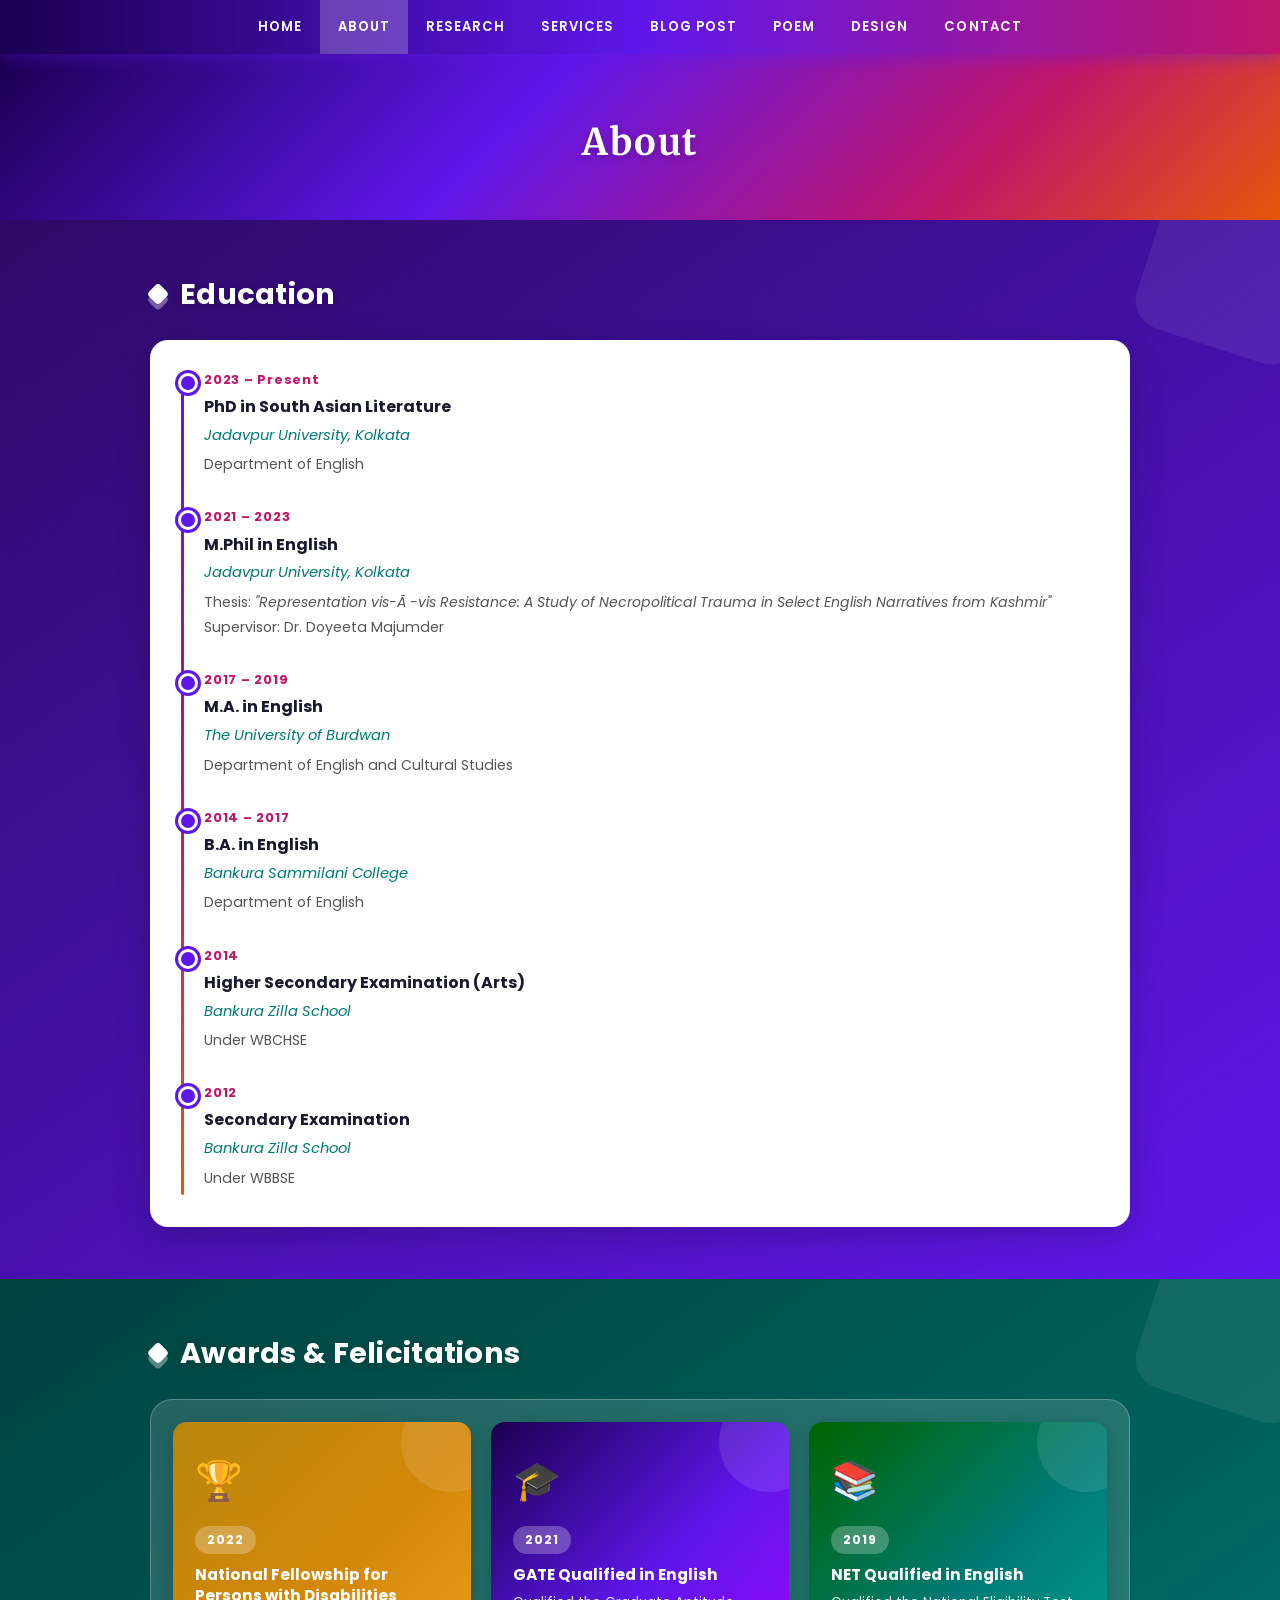
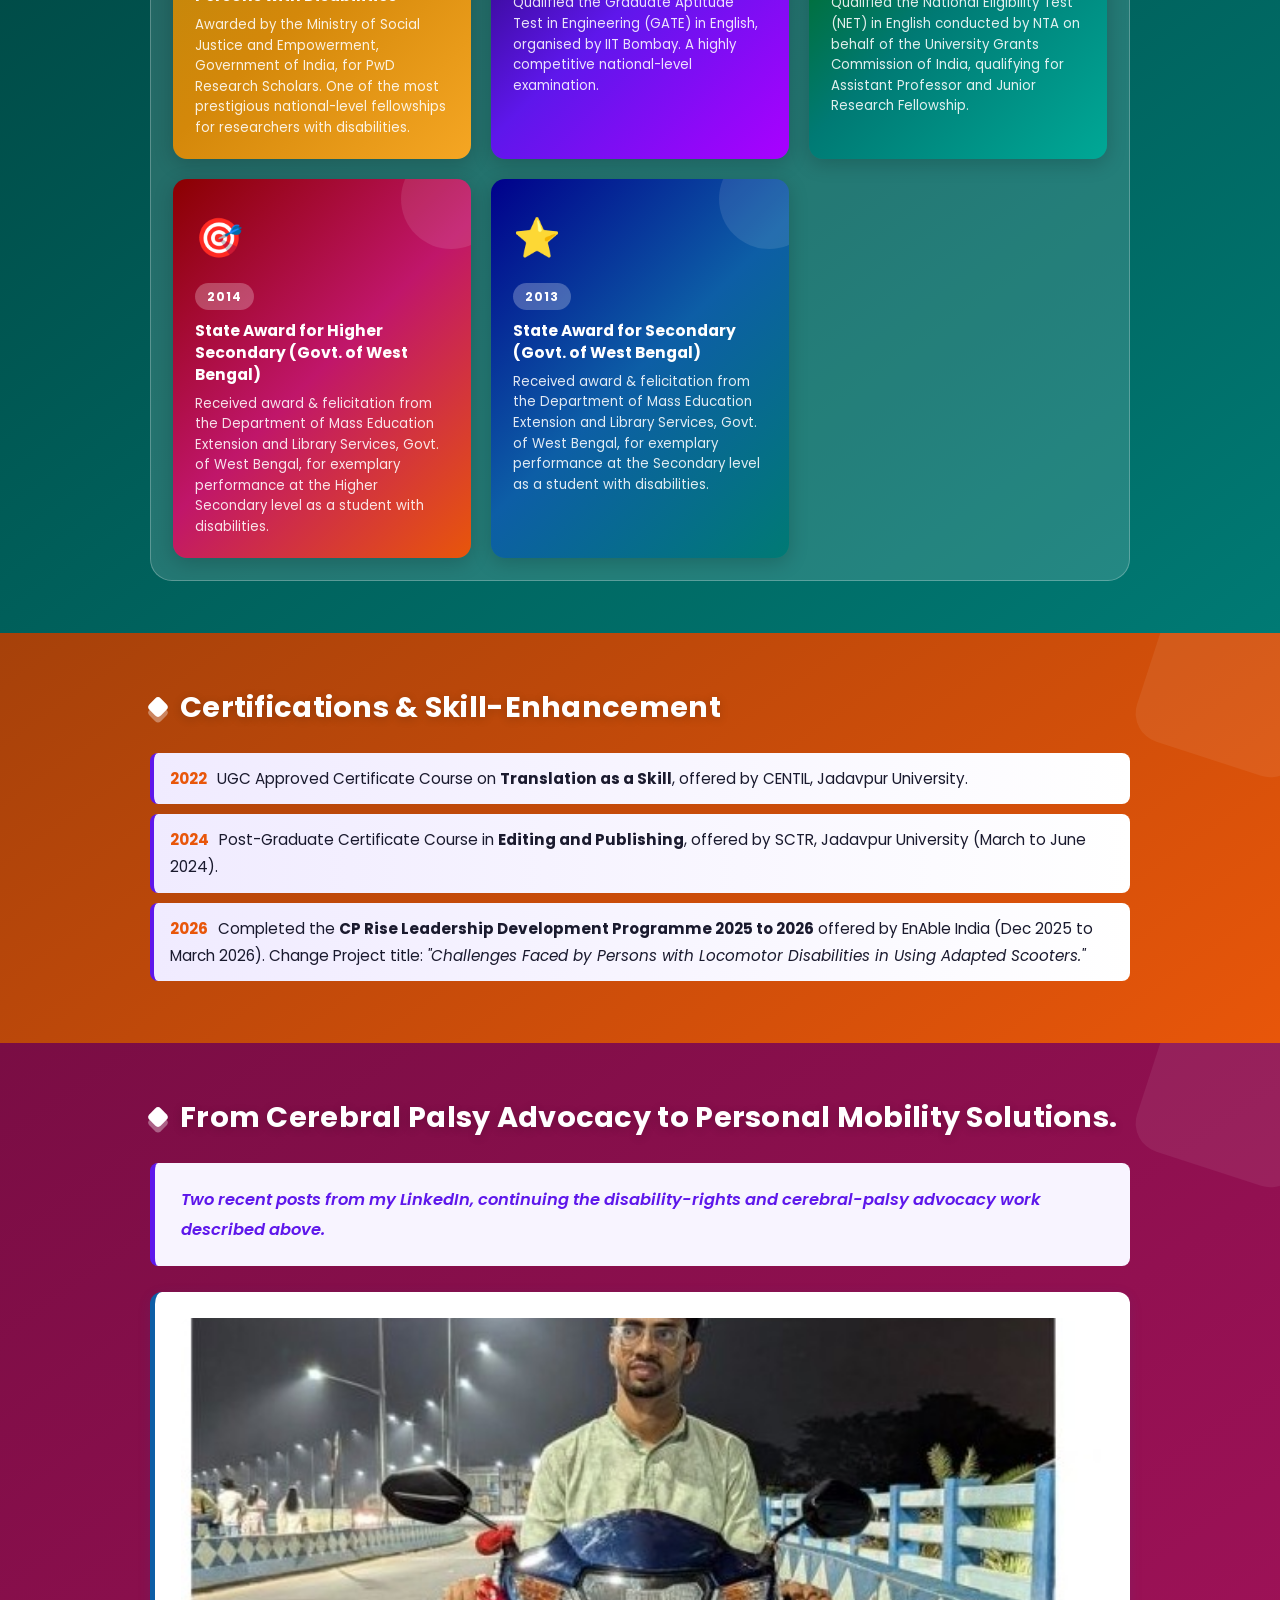
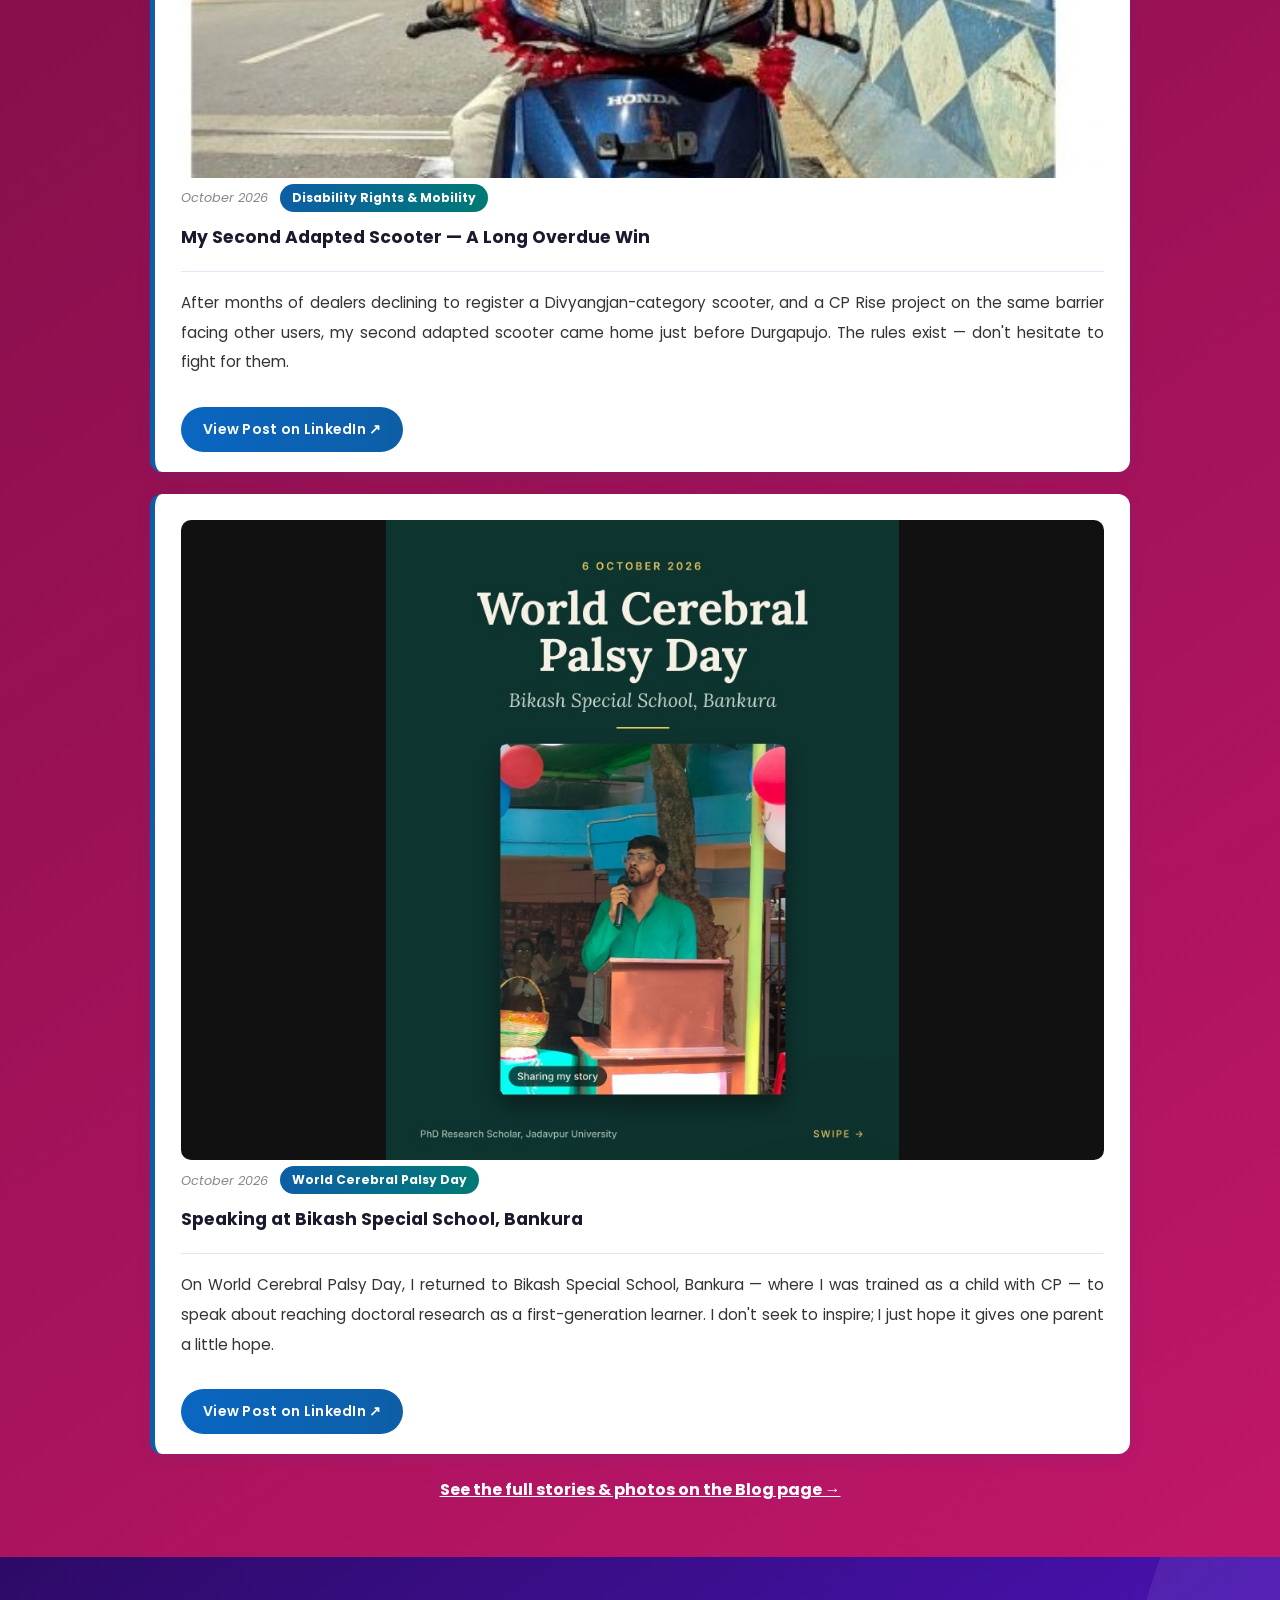
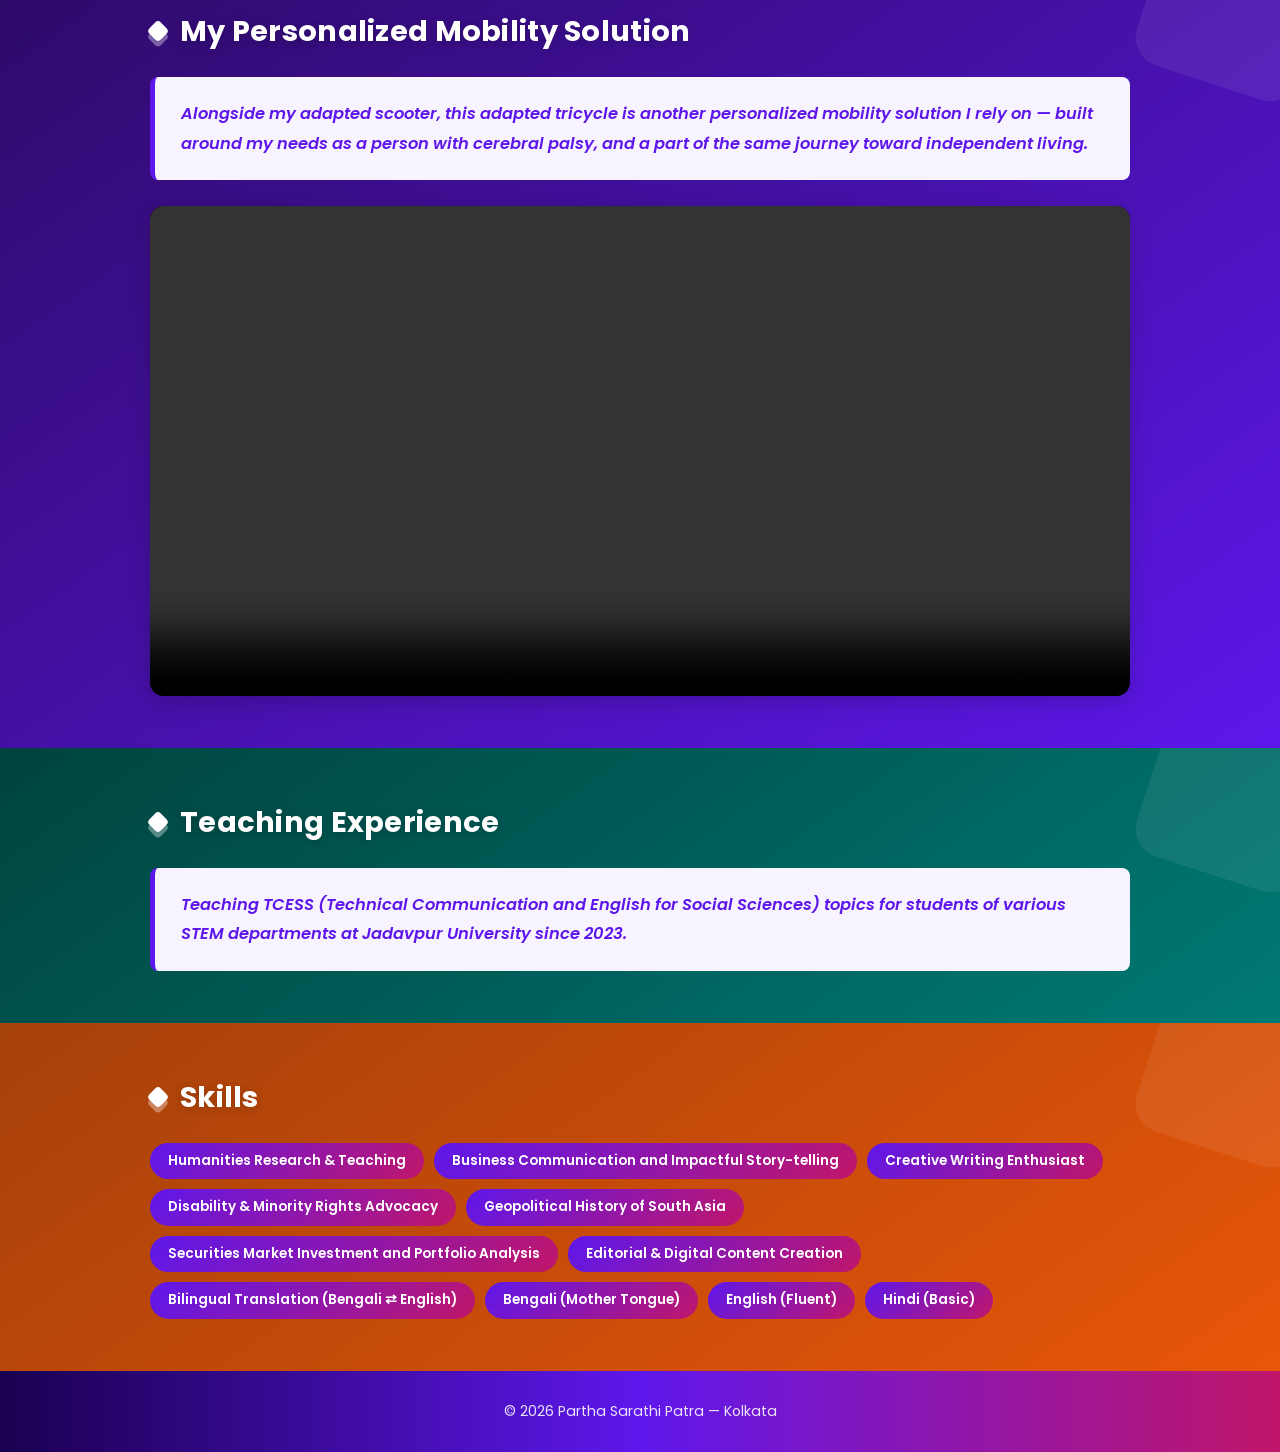
==== commit 47db1ee6: "Remove Equity Market services section, refine About page skill tags Drop the standalone "Equity Mark" ====
--- a/about.html
+++ b/about.html
@@ -258,11 +258,11 @@
       <h2 class="section-title">Skills</h2>
       <div class="skills-grid">
         <span class="skill-tag">Humanities Research &amp; Teaching</span>
-        <span class="skill-tag">Creative &amp; Communication Skills</span>
+        <span class="skill-tag">Business Communication and Impactful Story-telling</span>
         <span class="skill-tag">Creative Writing Enthusiast</span>
         <span class="skill-tag">Disability &amp; Minority Rights Advocacy</span>
         <span class="skill-tag">Geopolitical History of South Asia</span>
-        <span class="skill-tag">Securities Market Investment &amp; Analysis Enthusiast</span>
+        <span class="skill-tag">Securities Market Investment and Portfolio Analysis</span>
         <span class="skill-tag">Editorial &amp; Digital Content Creation</span>
         <span class="skill-tag">Bilingual Translation (Bengali &#8644; English)</span>
         <span class="skill-tag">Bengali (Mother Tongue)</span>
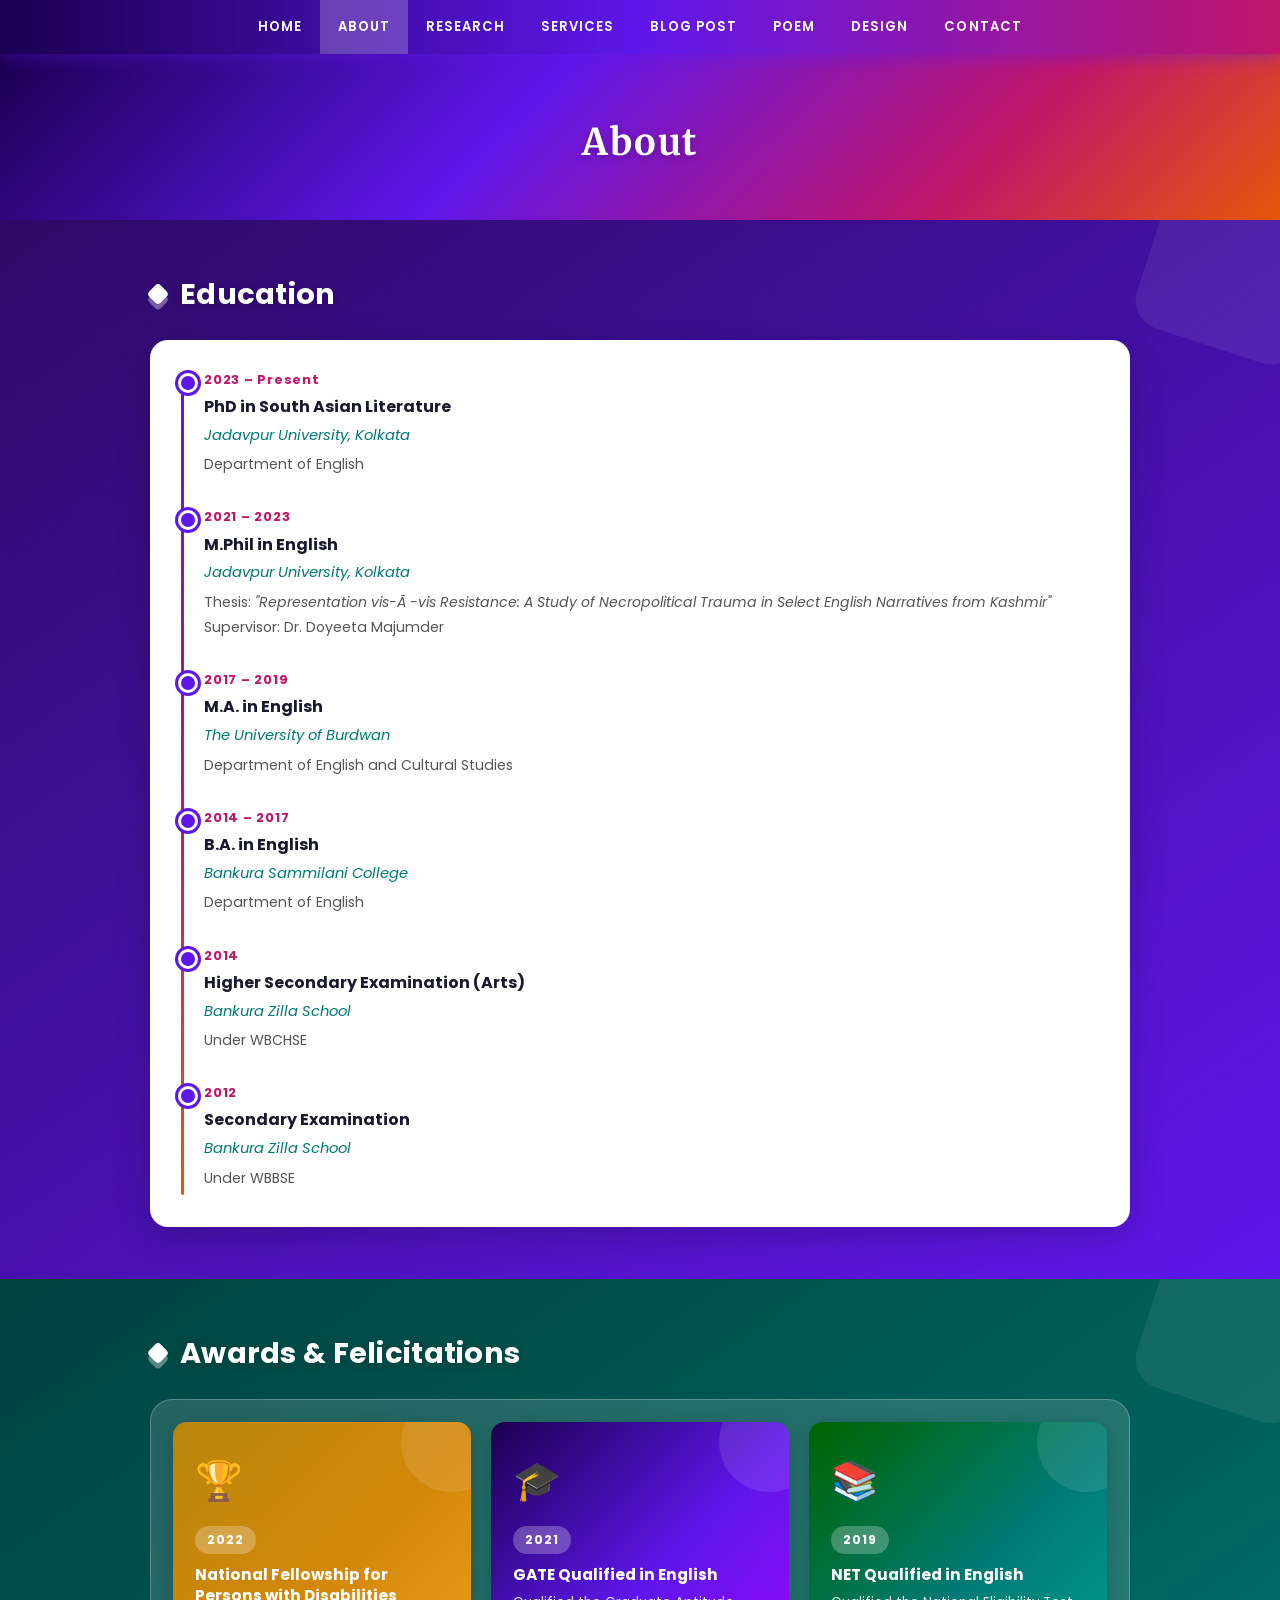
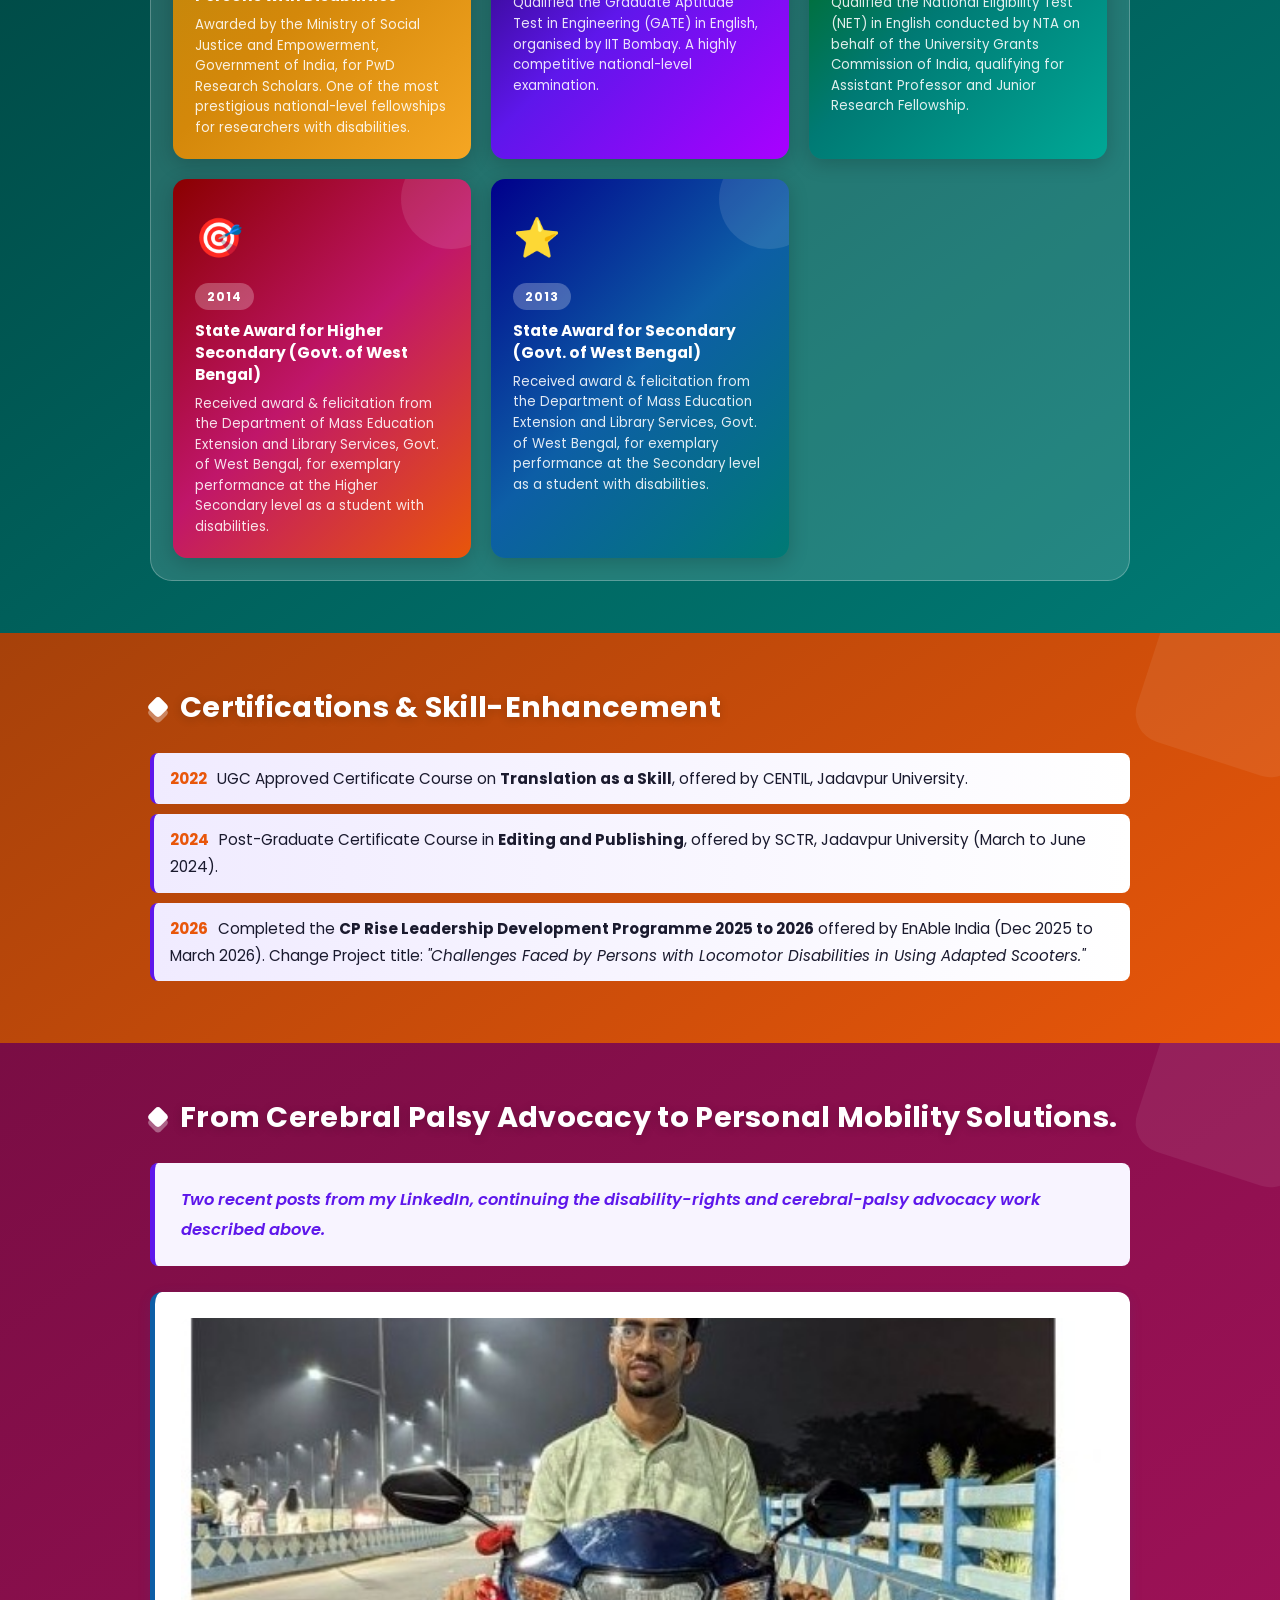
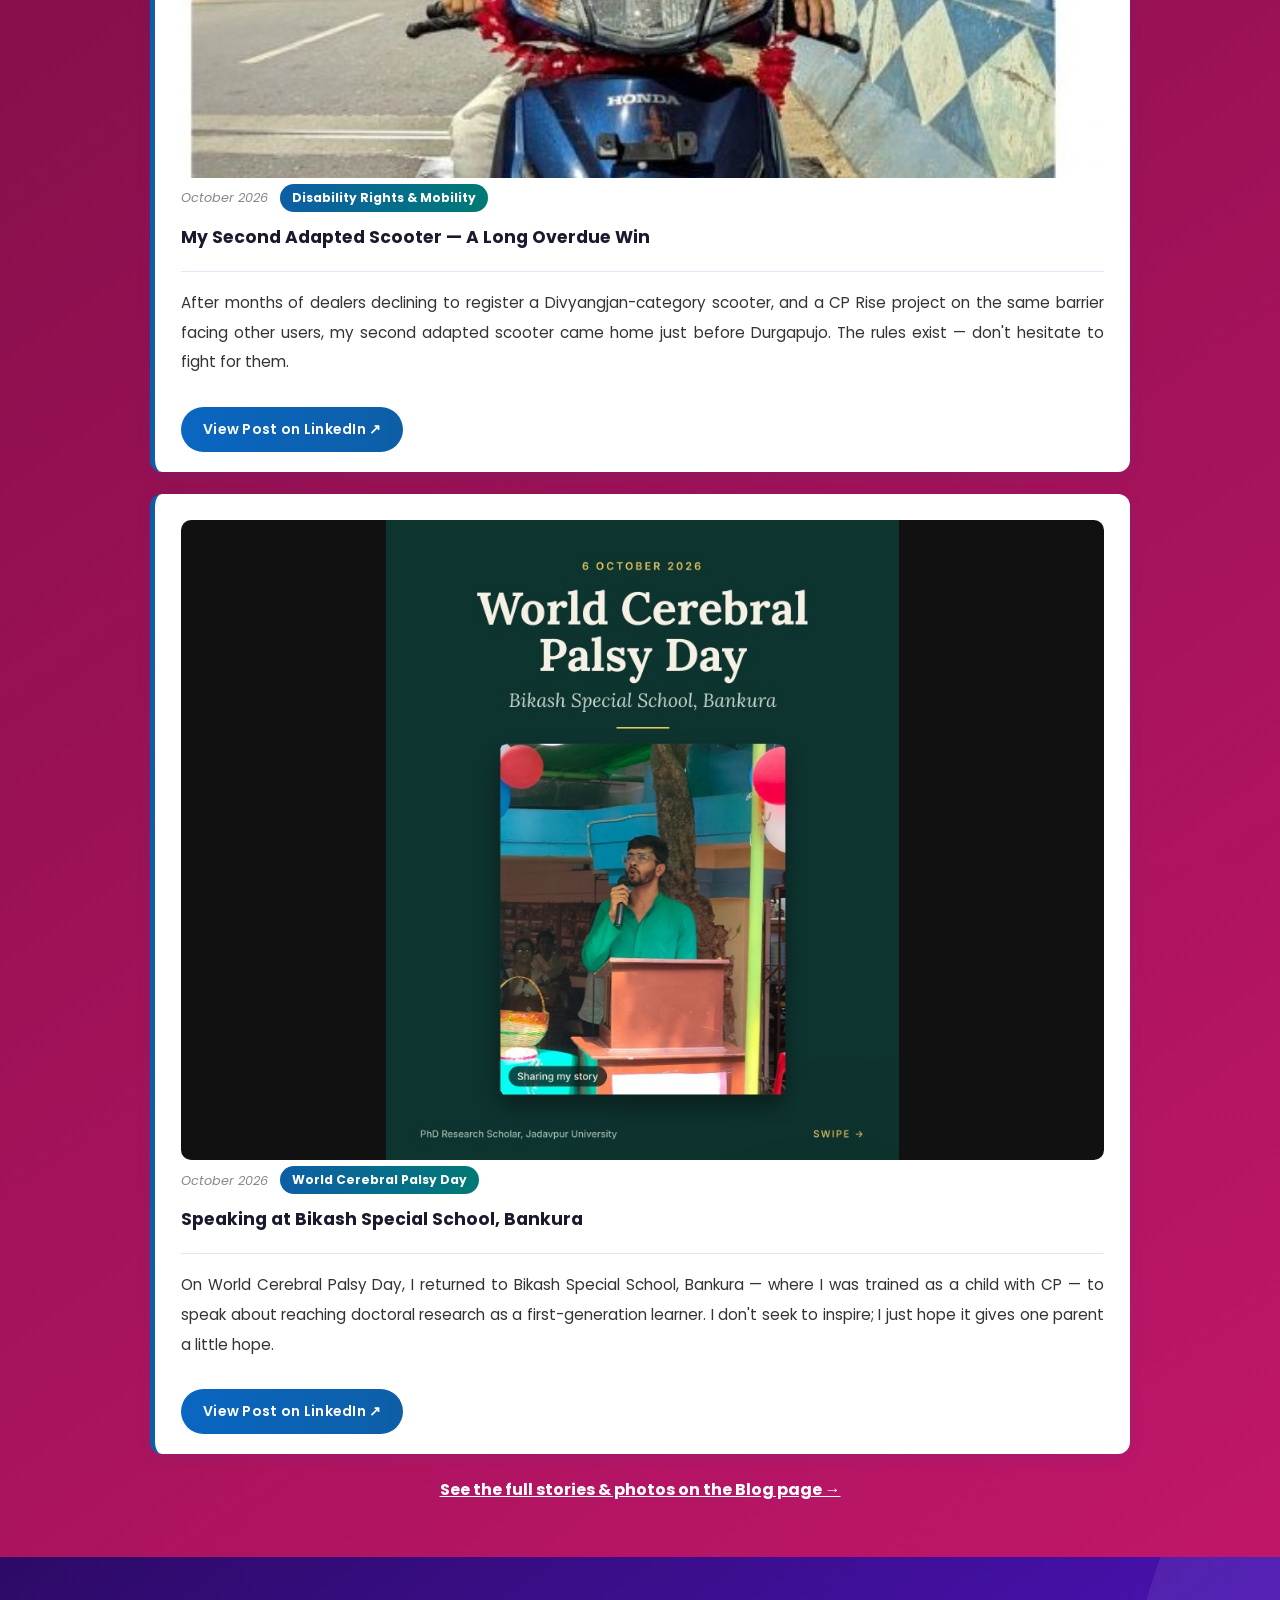
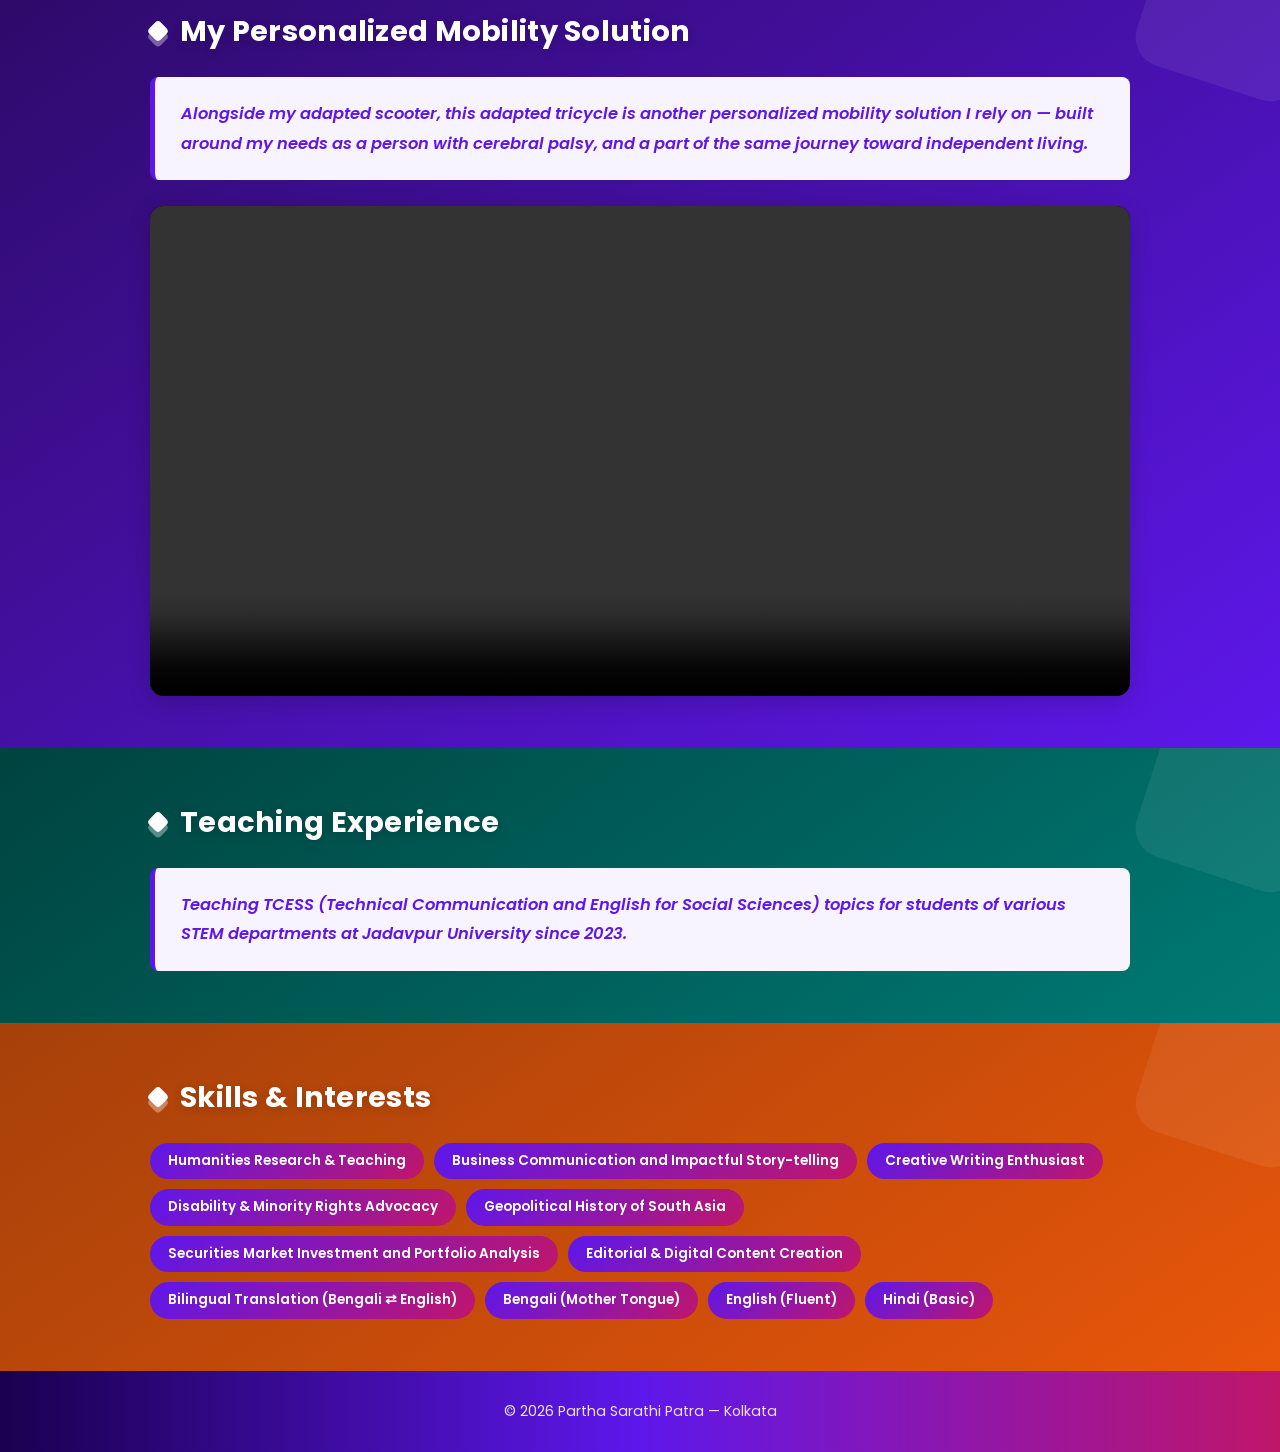
==== commit 3ae18c24: "Sync Skills & Interests between home and about pages Co-Authored-By: Claude Opus 5.5 <noreply@anthro" ====
--- a/about.html
+++ b/about.html
@@ -255,7 +255,7 @@
 
     <!-- SKILLS -->
     <section class="section">
-      <h2 class="section-title">Skills</h2>
+      <h2 class="section-title">Skills &amp; Interests</h2>
       <div class="skills-grid">
         <span class="skill-tag">Humanities Research &amp; Teaching</span>
         <span class="skill-tag">Business Communication and Impactful Story-telling</span>
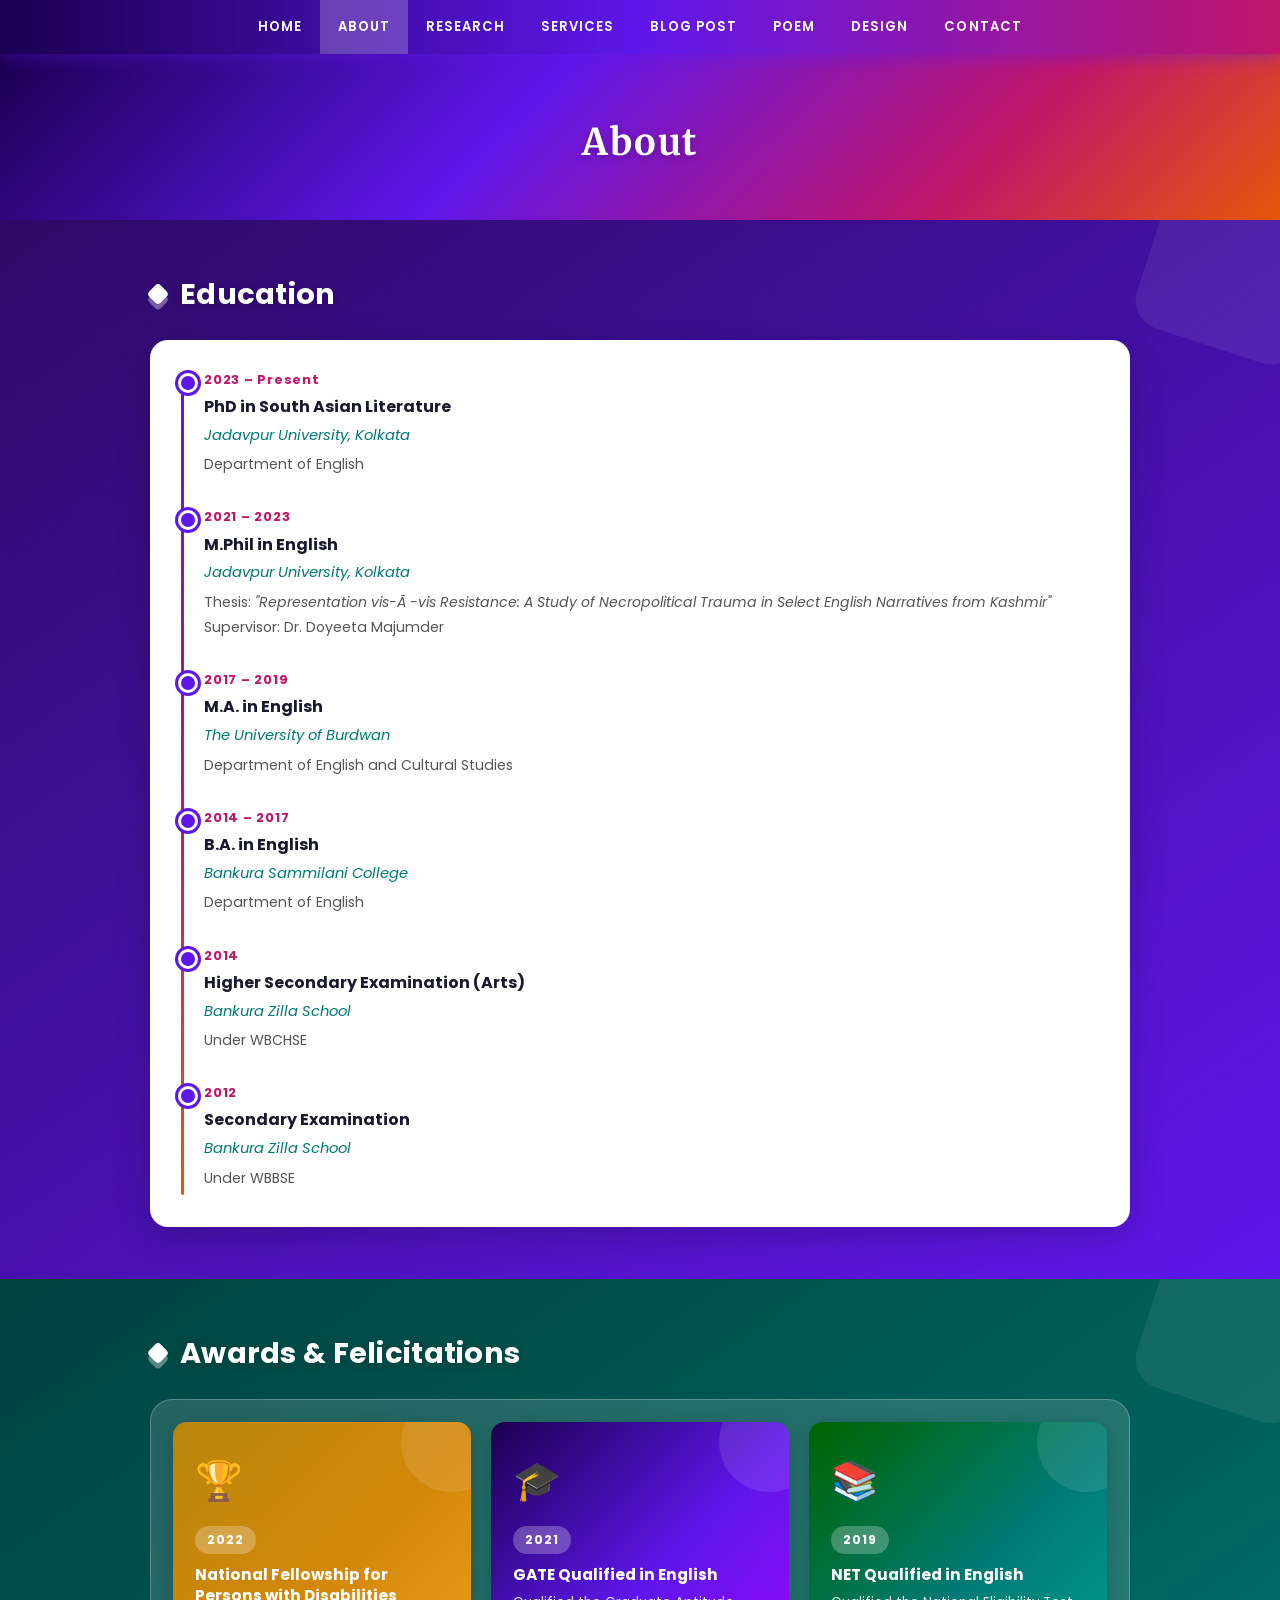
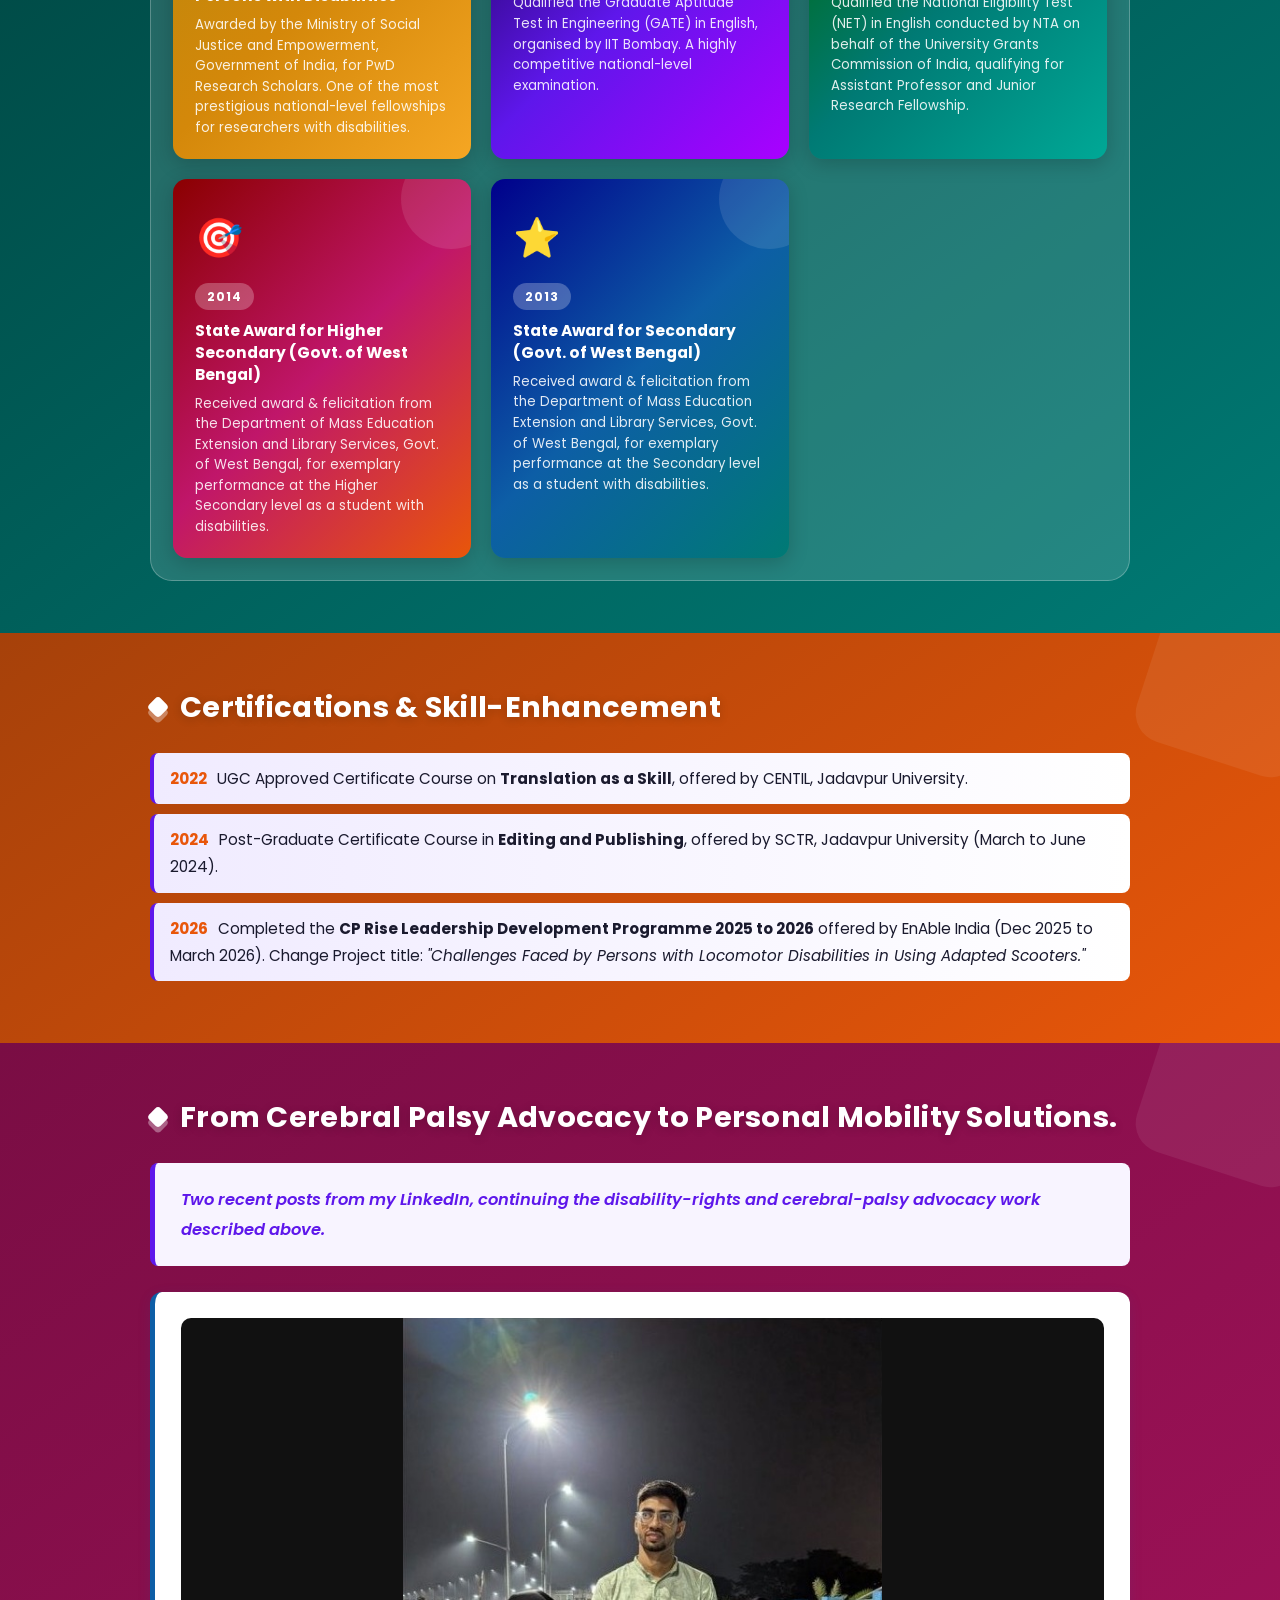
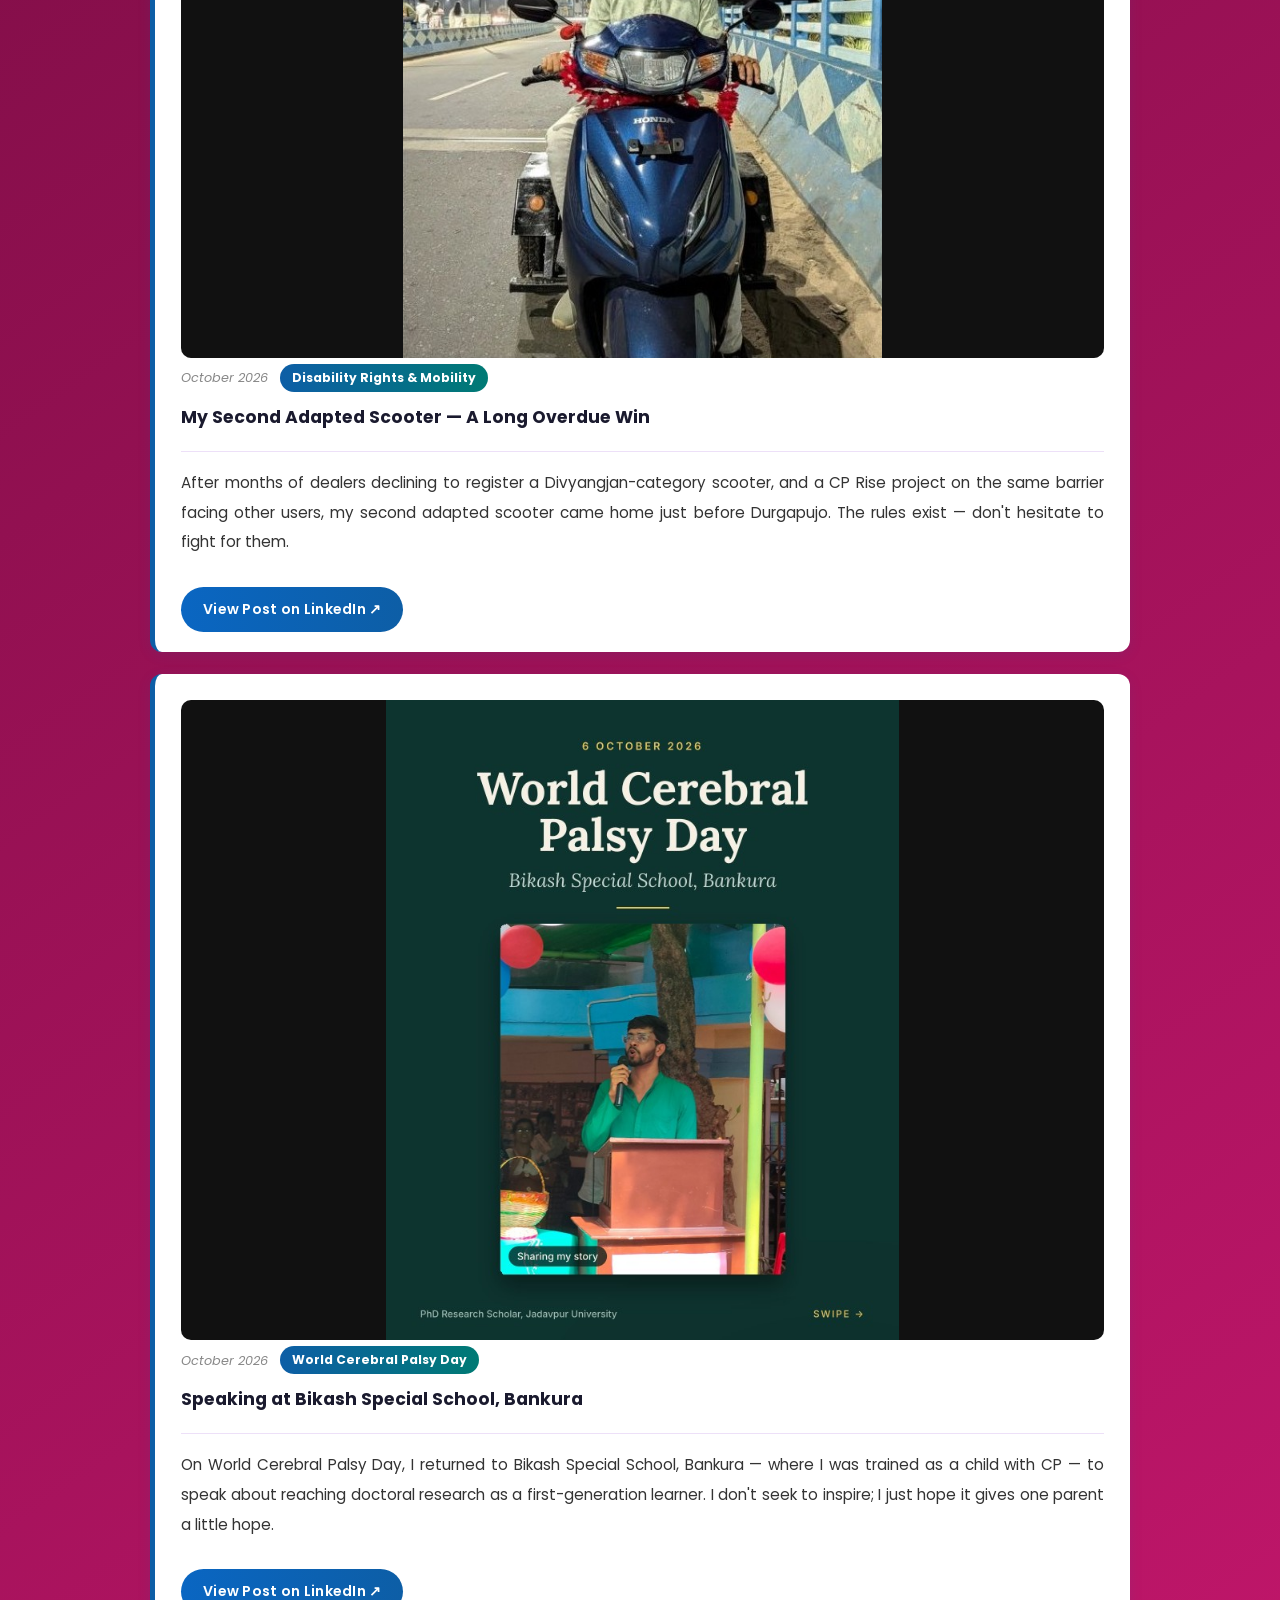
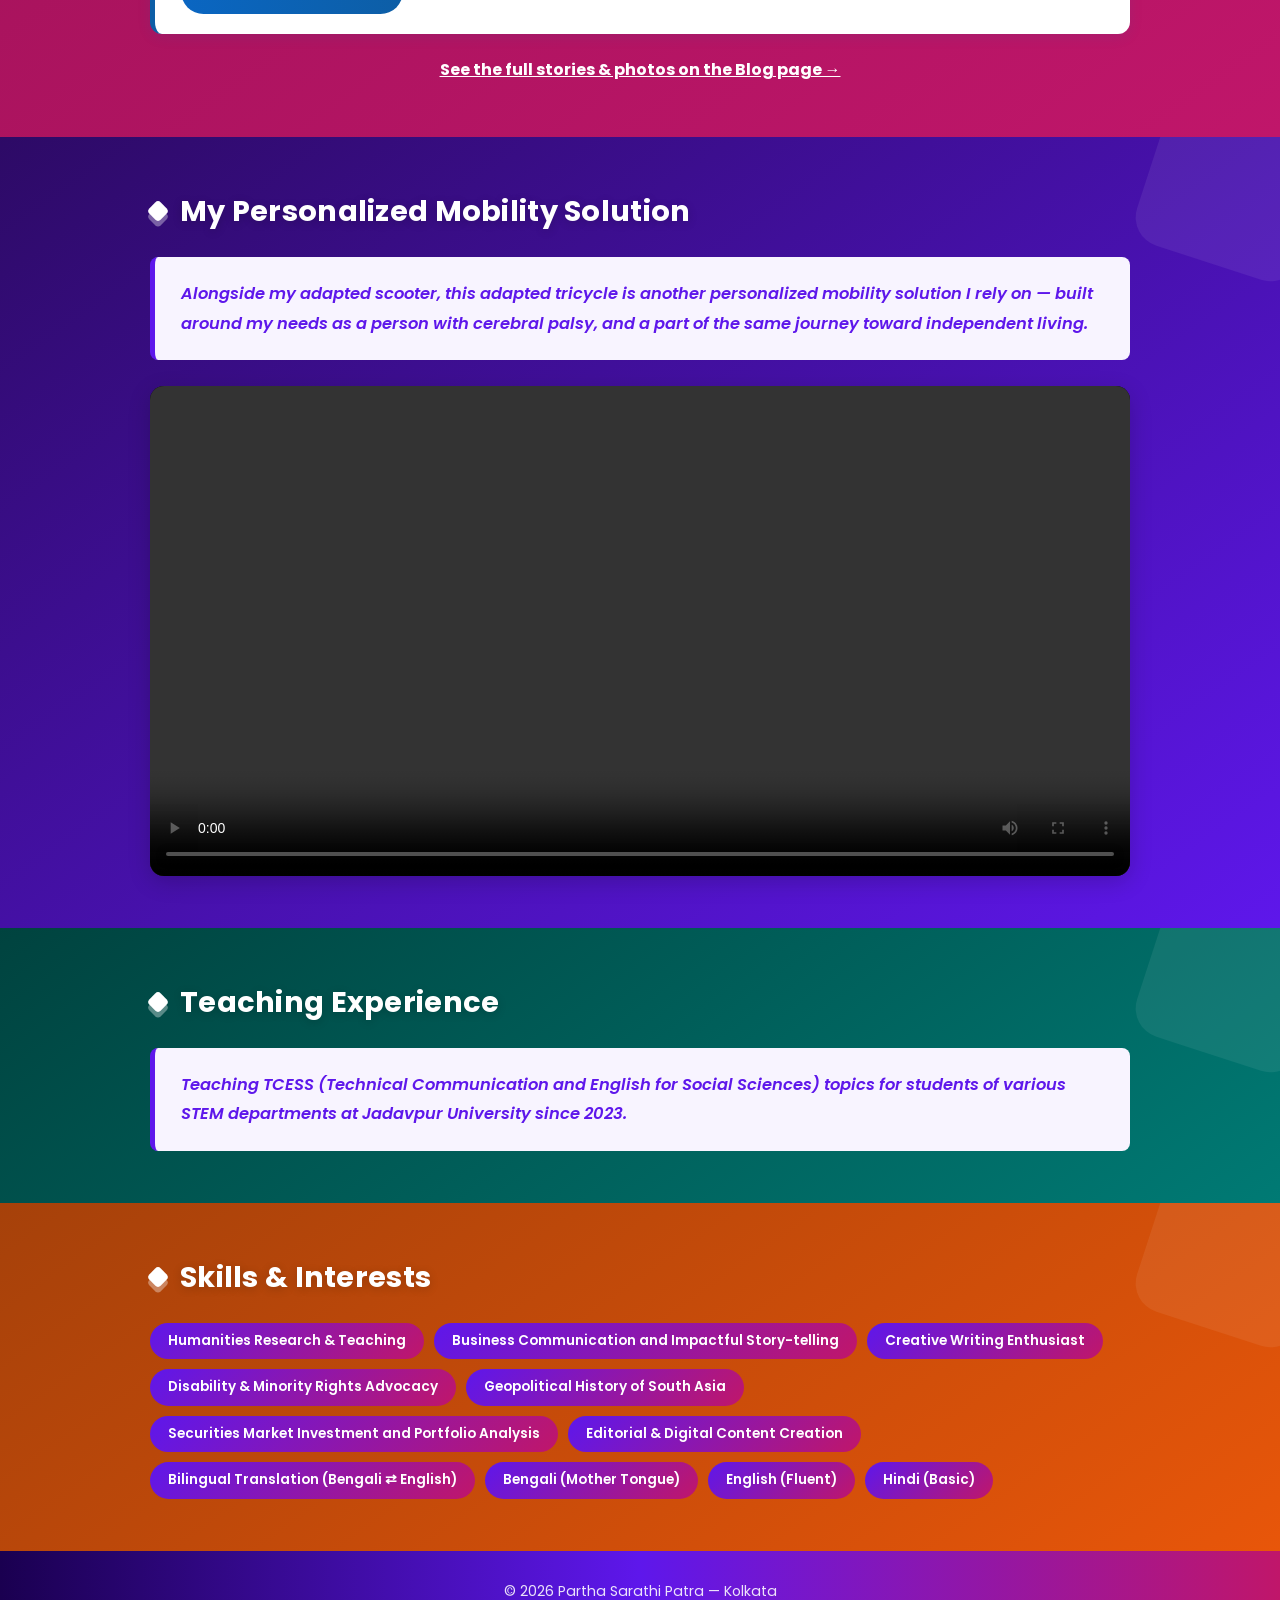
==== commit 7a35cf2f: "Show full scooter photo on About page so face isn't cropped Co-Authored-By: Claude Opus 5.5 <noreply" ====
--- a/about.html
+++ b/about.html
@@ -178,7 +178,7 @@
       </div>
 
       <div class="blog-card">
-        <img class="blog-card-image" src="linkedin-scooter-night.jpg" alt="Partha riding his new adapted scooter at night in Bankura" />
+        <img class="blog-card-image featured" src="linkedin-scooter-night.jpg" alt="Partha riding his new adapted scooter at night in Bankura" />
         <div class="blog-meta">
           <span class="blog-date">October 2026</span>
           <span class="blog-tag">Disability Rights &amp; Mobility</span>
